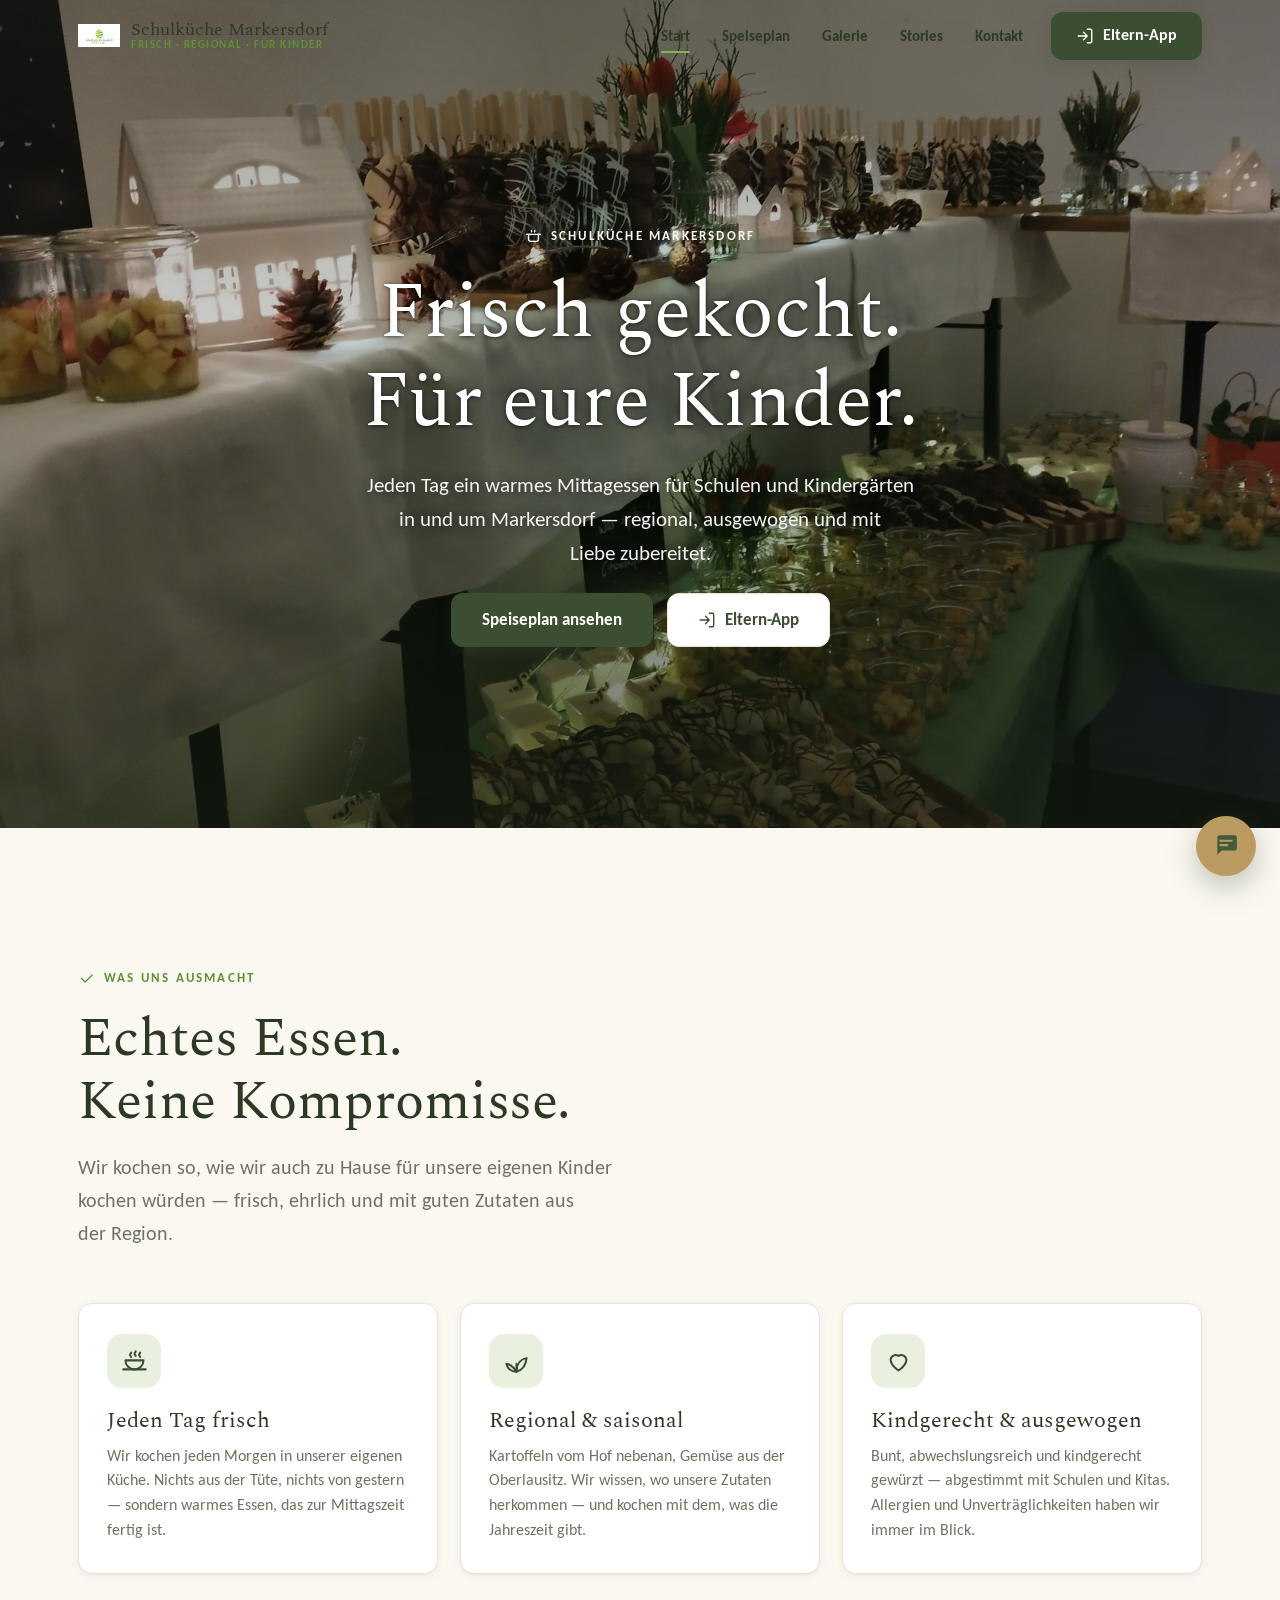
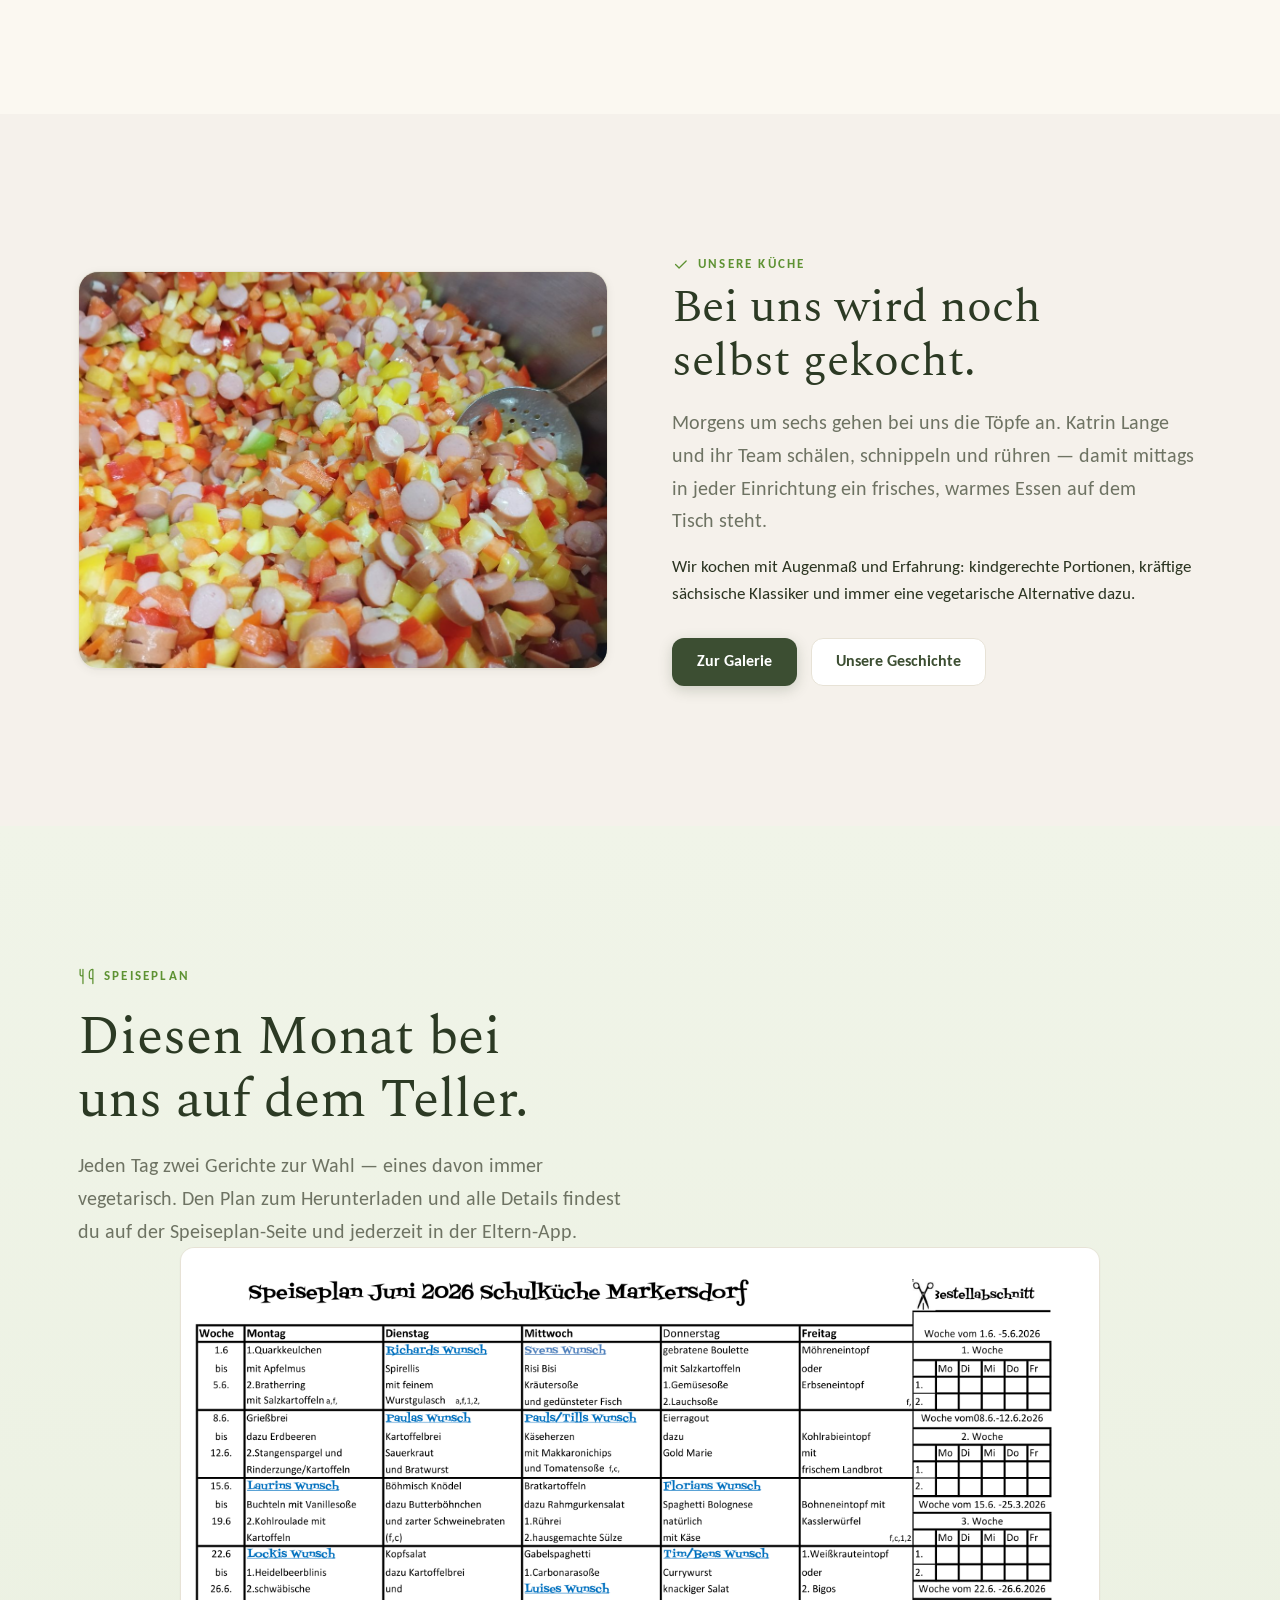
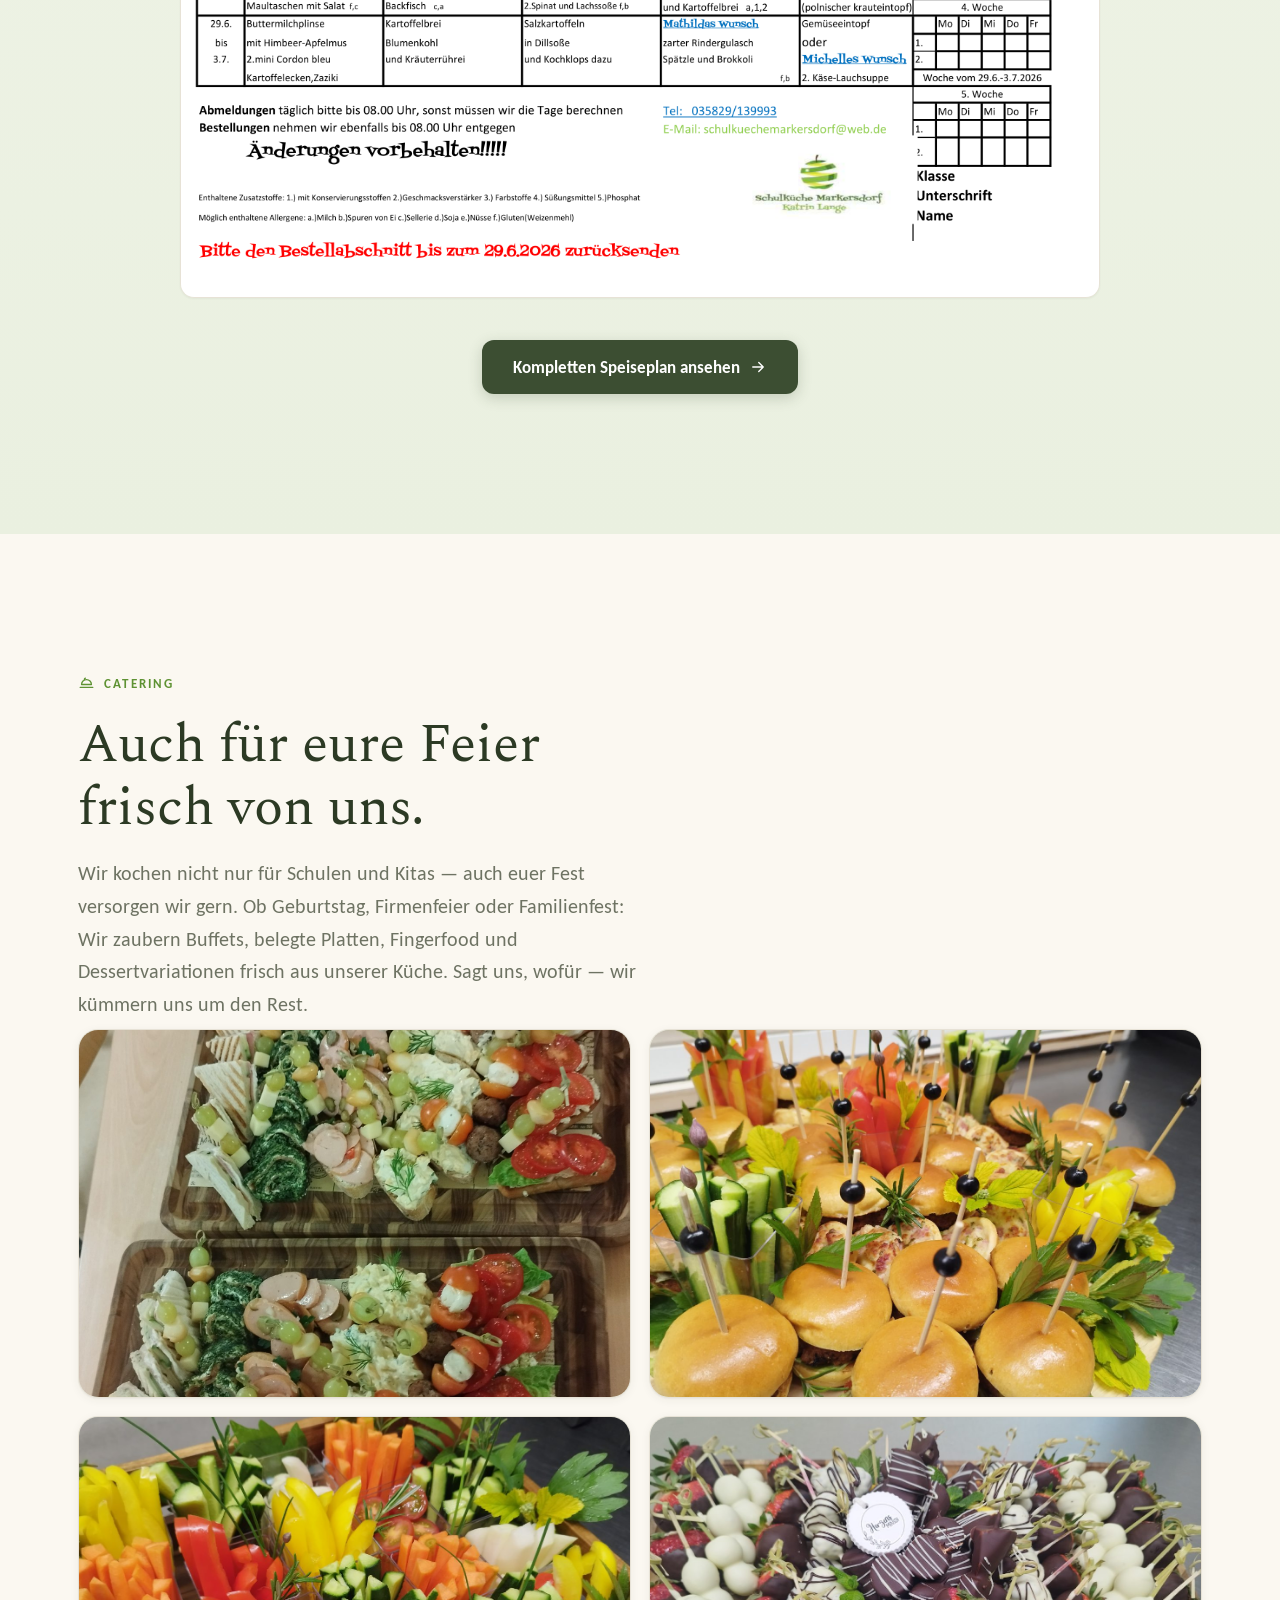
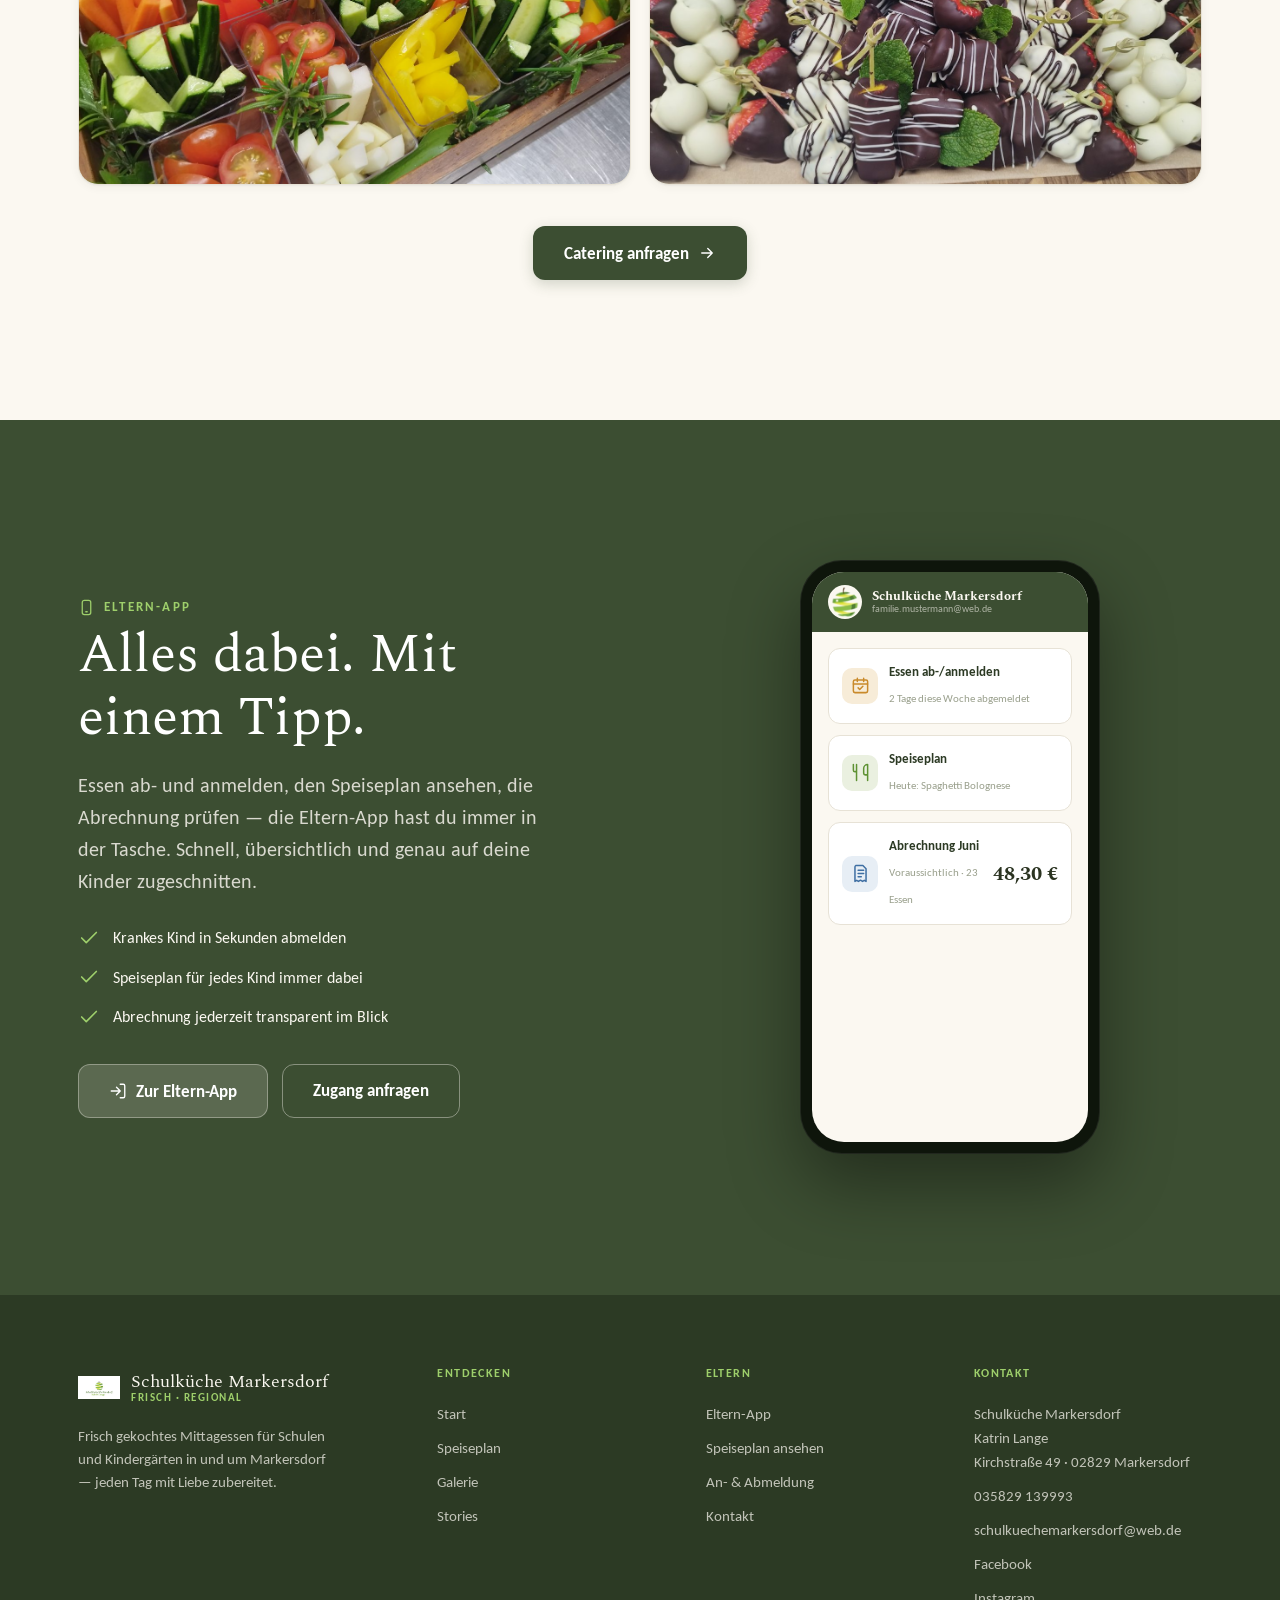
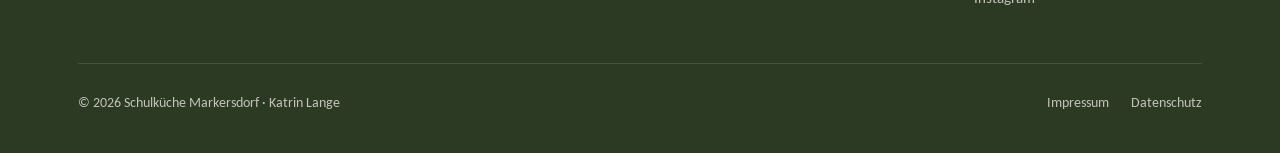
==== index.html @ 7c49a868 "Eltern-App-Links auf neue Domain umstellen Die alte Subdomain eltern.schulküchemarkersdorf.de existi" ====
<!DOCTYPE html>
<html lang="de">
<head>
<meta charset="UTF-8" />
<meta name="viewport" content="width=device-width, initial-scale=1, viewport-fit=cover" />
<title>Schulküche Markersdorf · Frisch gekocht für eure Kinder</title>
<meta name="description" content="Frisch gekochtes Mittagessen für Schulen und Kindergärten in und um Markersdorf — regional, kindgerecht, jeden Tag mit Liebe zubereitet." />
<link rel="preconnect" href="https://fonts.googleapis.com" />
<link rel="preconnect" href="https://fonts.gstatic.com" crossorigin />
<link href="https://fonts.googleapis.com/css2?family=Carlito:ital,wght@0,400;0,700;1,400&family=Fontdiner+Swanky&family=Spectral:wght@500;600;700;800&display=swap" rel="stylesheet" />
<link rel="stylesheet" href="site.css" />

<link rel="icon" type="image/svg+xml" href="data:image/svg+xml,%3Csvg xmlns=%27http://www.w3.org/2000/svg%27 viewBox=%270 0 32 32%27%3E%3Ccircle cx=%2716%27 cy=%2716%27 r=%2715%27 fill=%27%2344583a%27/%3E%3Ctext x=%2716%27 y=%2722%27 font-family=%27Georgia,serif%27 font-size=%2718%27 font-weight=%27700%27 font-style=%27italic%27 text-anchor=%27middle%27 fill=%27%23bc9b62%27%3ES%3C/text%3E%3C/svg%3E" />
<link rel="stylesheet" href="assets/chatbot.css" />
</head>
<body class="has-hero" data-page="start">

<!-- ============================================================
     HERO · gepinnte Canvas-Bühne (Apple-Mac-Studio-Mechanik)
     ============================================================ -->
<section class="hero hero-static">
  <div class="hero-media" aria-hidden="true">
    <img src="assets/bilder/hero-startseite.jpg" alt="" fetchpriority="high" onerror="this.remove();" />
  </div>
  <div class="hero-content">
    <span class="eyebrow"><svg viewBox="0 0 24 24" fill="none" stroke="currentColor" stroke-width="1.8" stroke-linecap="round" stroke-linejoin="round"><path d="M3 9h18"/><path d="M5 9v7a3 3 0 0 0 3 3h8a3 3 0 0 0 3-3V9"/><path d="M2 9h2M20 9h2"/><path d="M9 5.5c.7-.7.5-1.5 0-2.2M13.5 5.5c.7-.7.5-1.5 0-2.2"/></svg> Schulküche Markersdorf</span>
    <h1>Frisch gekocht.<br />Für eure Kinder.</h1>
    <p class="lead">Jeden Tag ein warmes Mittagessen für Schulen und Kindergärten in und um Markersdorf — regional, ausgewogen und mit Liebe zubereitet.</p>
    <div class="hero-actions">
      <a class="btn btn-primary btn-lg" href="speisekarte.html">Speiseplan ansehen</a>
      <a class="btn btn-ghost btn-lg" href="https://eltern-app.xn--schulkchemarkersdorf-uec.de/"><svg viewBox="0 0 24 24" fill="none" stroke="currentColor" stroke-width="1.8" stroke-linecap="round" stroke-linejoin="round"><path d="M15 3h4a2 2 0 0 1 2 2v14a2 2 0 0 1-2 2h-4"/><path d="M10 17l5-5-5-5M15 12H3"/></svg> Eltern-App</a>
    </div>
  </div>
</section>

<!-- ============================================================
     BÜHNE · Was uns ausmacht
     ============================================================ -->
<section class="section cream">
  <div class="wrap">
    <div class="section-head reveal">
      <span class="eyebrow"><svg viewBox="0 0 24 24" fill="none" stroke="currentColor" stroke-width="1.8" stroke-linecap="round" stroke-linejoin="round"><path d="M5 12l5 5L20 7"/></svg> Was uns ausmacht</span>
      <h2>Echtes Essen. Keine Kompromisse.</h2>
      <p class="lead">Wir kochen so, wie wir auch zu Hause für unsere eigenen Kinder kochen würden — frisch, ehrlich und mit guten Zutaten aus der Region.</p>
    </div>

    <div class="features">
      <div class="feature reveal d1">
        <span class="f-ico"><svg viewBox="0 0 24 24" fill="none" stroke="currentColor" stroke-width="1.8" stroke-linecap="round" stroke-linejoin="round"><path d="M4 11h16a0 0 0 0 1 0 0 8 8 0 0 1-8 8H12a8 8 0 0 1-8-8Z"/><path d="M2 19h20"/><path d="M9 4c0 1-1 1-1 2s1 1 1 2M13 3c0 1-1 1-1 2s1 1 1 2M17 4c0 1-1 1-1 2s1 1 1 2"/></svg></span>
        <h3>Jeden Tag frisch</h3>
        <p>Wir kochen jeden Morgen in unserer eigenen Küche. Nichts aus der Tüte, nichts von gestern — sondern warmes Essen, das zur Mittagszeit fertig ist.</p>
      </div>
      <div class="feature reveal d2">
        <span class="f-ico"><svg viewBox="0 0 24 24" fill="none" stroke="currentColor" stroke-width="1.8" stroke-linecap="round" stroke-linejoin="round"><path d="M12 21c0-6 3-11 9-12-1 7-4 11-9 12Z"/><path d="M12 21C9 16 5 14 3 14c1 4 4 7 9 7Z"/><path d="M12 21v-7"/></svg></span>
        <h3>Regional &amp; saisonal</h3>
        <p>Kartoffeln vom Hof nebenan, Gemüse aus der Oberlausitz. Wir wissen, wo unsere Zutaten herkommen — und kochen mit dem, was die Jahreszeit gibt.</p>
      </div>
      <div class="feature reveal d3">
        <span class="f-ico"><svg viewBox="0 0 24 24" fill="none" stroke="currentColor" stroke-width="1.8" stroke-linecap="round" stroke-linejoin="round"><path d="M12 20s-7-4.4-7-9.5A4.5 4.5 0 0 1 12 7a4.5 4.5 0 0 1 7 3.5C19 15.6 12 20 12 20Z"/></svg></span>
        <h3>Kindgerecht &amp; ausgewogen</h3>
        <p>Bunt, abwechslungsreich und kindgerecht gewürzt — abgestimmt mit Schulen und Kitas. Allergien und Unverträglichkeiten haben wir immer im Blick.</p>
      </div>
    </div>
  </div>
</section>

<!-- ============================================================
     BÜHNE · Kücheneinblick (großes Foto)
     ============================================================ -->
<section class="section beige">
  <div class="wrap">
    <div class="split">
      <div class="split-media reveal">
        <div class="photo ratio-4-3">
          <img src="assets/bilder/story-02.jpg" alt="In unserer Küche wird frisch gekocht — bunter Gemüseeintopf im großen Topf" loading="lazy" />
        </div>
      </div>
      <div class="split-copy reveal d1">
        <span class="eyebrow"><svg viewBox="0 0 24 24" fill="none" stroke="currentColor" stroke-width="1.8" stroke-linecap="round" stroke-linejoin="round"><path d="M5 12l5 5L20 7"/></svg> Unsere Küche</span>
        <h2>Bei uns wird noch selbst gekocht.</h2>
        <p class="lead">Morgens um sechs gehen bei uns die Töpfe an. Katrin Lange und ihr Team schälen, schnippeln und rühren — damit mittags in jeder Einrichtung ein frisches, warmes Essen auf dem Tisch steht.</p>
        <p>Wir kochen mit Augenmaß und Erfahrung: kindgerechte Portionen, kräftige sächsische Klassiker und immer eine vegetarische Alternative dazu.</p>
        <div class="split-actions">
          <a class="btn btn-primary" href="galerie.html">Zur Galerie</a>
          <a class="btn btn-ghost" href="stories.html">Unsere Geschichte</a>
        </div>
      </div>
    </div>
  </div>
</section>

<!-- ============================================================
     BÜHNE · Speiseplan-Teaser
     ============================================================ -->
<section class="section sage">
  <div class="wrap">
    <div class="section-head reveal">
      <span class="eyebrow"><svg viewBox="0 0 24 24" fill="none" stroke="currentColor" stroke-width="1.8" stroke-linecap="round" stroke-linejoin="round"><path d="M3 2v7c0 1.1.9 2 2 2a2 2 0 0 0 2-2V2M7 2v20M21 15V2a5 5 0 0 0-5 5v6c0 1.1.9 2 2 2h3Zm0 0v7"/></svg> Speiseplan</span>
      <h2>Diesen Monat bei uns auf dem Teller.</h2>
      <p class="lead">Jeden Tag zwei Gerichte zur Wahl — eines davon immer vegetarisch. Den Plan zum Herunterladen und alle Details findest du auf der Speiseplan-Seite und jederzeit in der Eltern-App.</p>
    </div>

    <div class="photo reveal" style="border-radius:var(--r);overflow:hidden;box-shadow:var(--shadow-sm);border:1px solid var(--line);max-width:920px;margin:0 auto">
      <img src="assets/bilder/speiseplan-juni-2026.png" alt="Speiseplan Juni 2026 der Schulküche Markersdorf" loading="lazy" style="width:100%;display:block" />
    </div>

    <div class="reveal d2" style="margin-top:42px;display:flex;justify-content:center">
      <a class="btn btn-primary btn-lg" href="speisekarte.html">Kompletten Speiseplan ansehen<svg viewBox="0 0 24 24" fill="none" stroke="currentColor" stroke-width="1.8" stroke-linecap="round" stroke-linejoin="round"><path d="M5 12h14M13 6l6 6-6 6"/></svg></a>
    </div>
  </div>
</section>

<!-- ============================================================
     BÜHNE · Catering
     ============================================================ -->
<section class="section cream">
  <div class="wrap">
    <div class="section-head reveal">
      <span class="eyebrow"><svg viewBox="0 0 24 24" fill="none" stroke="currentColor" stroke-width="1.8" stroke-linecap="round" stroke-linejoin="round"><path d="M5 12h14M5 12a7 7 0 0 1 14 0M3 16h18"/><path d="M9 5c0-1 .5-2 1.5-2"/></svg> Catering</span>
      <h2>Auch für eure Feier frisch von uns.</h2>
      <p class="lead">Wir kochen nicht nur für Schulen und Kitas — auch euer Fest versorgen wir gern. Ob Geburtstag, Firmenfeier oder Familienfest: Wir zaubern Buffets, belegte Platten, Fingerfood und Dessertvariationen frisch aus unserer Küche. Sagt uns, wofür — wir kümmern uns um den Rest.</p>
    </div>

    <div class="gallery" style="margin-top:8px">
      <div class="photo ratio-3-2 g-half reveal">
        <img src="assets/bilder/catering-01.jpg" alt="Reichhaltiges Buffet mit belegten Platten" loading="lazy" />
      </div>
      <div class="photo ratio-3-2 g-half reveal d1">
        <img src="assets/bilder/catering-04.jpg" alt="Liebevoll dekorierte Fingerfood-Platte" loading="lazy" />
      </div>
      <div class="photo ratio-3-2 g-half reveal d1">
        <img src="assets/bilder/catering-03.jpg" alt="Bunte Gemüse-Sticks frisch portioniert" loading="lazy" />
      </div>
      <div class="photo ratio-3-2 g-half reveal d2">
        <img src="assets/bilder/catering-02.jpg" alt="Süße Erdbeeren in Schokolade" loading="lazy" />
      </div>
    </div>

    <div class="reveal d2" style="margin-top:42px;display:flex;justify-content:center">
      <a class="btn btn-primary btn-lg" href="kontakt.html">Catering anfragen<svg viewBox="0 0 24 24" fill="none" stroke="currentColor" stroke-width="1.8" stroke-linecap="round" stroke-linejoin="round"><path d="M5 12h14M13 6l6 6-6 6"/></svg></a>
    </div>
  </div>
</section>

<!-- ============================================================
     BÜHNE · Eltern-App-CTA (Übergang zur App)
     ============================================================ -->
<section class="section forest appcta">
  <div class="wrap">
    <div class="appcta-copy reveal">
      <span class="eyebrow" style="color:var(--apple-lt)"><svg viewBox="0 0 24 24" fill="none" stroke="currentColor" stroke-width="1.8" stroke-linecap="round" stroke-linejoin="round"><rect x="6" y="2" width="12" height="20" rx="3"/><path d="M11 18h2"/></svg> Eltern-App</span>
      <h2>Alles dabei. Mit einem Tipp.</h2>
      <p>Essen ab- und anmelden, den Speiseplan ansehen, die Abrechnung prüfen — die Eltern-App hast du immer in der Tasche. Schnell, übersichtlich und genau auf deine Kinder zugeschnitten.</p>
      <ul class="applist">
        <li><svg viewBox="0 0 24 24" fill="none" stroke="currentColor" stroke-width="1.8" stroke-linecap="round" stroke-linejoin="round"><path d="M20 6 9 17l-5-5"/></svg> Krankes Kind in Sekunden abmelden</li>
        <li><svg viewBox="0 0 24 24" fill="none" stroke="currentColor" stroke-width="1.8" stroke-linecap="round" stroke-linejoin="round"><path d="M20 6 9 17l-5-5"/></svg> Speiseplan für jedes Kind immer dabei</li>
        <li><svg viewBox="0 0 24 24" fill="none" stroke="currentColor" stroke-width="1.8" stroke-linecap="round" stroke-linejoin="round"><path d="M20 6 9 17l-5-5"/></svg> Abrechnung jederzeit transparent im Blick</li>
      </ul>
      <div class="cta-actions">
        <a class="btn btn-light btn-lg" href="https://eltern-app.xn--schulkchemarkersdorf-uec.de/"><svg viewBox="0 0 24 24" fill="none" stroke="currentColor" stroke-width="1.8" stroke-linecap="round" stroke-linejoin="round"><path d="M15 3h4a2 2 0 0 1 2 2v14a2 2 0 0 1-2 2h-4"/><path d="M10 17l5-5-5-5M15 12H3"/></svg> Zur Eltern-App</a>
        <a class="btn btn-ghost btn-lg" href="kontakt.html" style="background:transparent;color:#fff;border-color:rgba(251,248,241,.4)">Zugang anfragen</a>
      </div>
    </div>

    <!-- App-Mockup -->
    <div class="phone reveal d2" aria-hidden="true">
      <div class="phone-screen">
        <div class="phone-top">
          <span class="pa"><img src="assets/apple-centered.png" alt=""></span>
          <span class="pt"><b>Schulküche Markersdorf</b><span>familie.mustermann@web.de</span></span>
        </div>
        <div class="phone-body">
          <div class="p-tile">
            <span class="pi ic-amber" style="background:var(--amber-bg);color:var(--amber)"><svg viewBox="0 0 24 24" fill="none" stroke="currentColor" stroke-width="1.9" stroke-linecap="round" stroke-linejoin="round"><rect x="3" y="5" width="18" height="16" rx="2"/><path d="M3 10h18M8 3v4M16 3v4M9 15l2 2 4-4"/></svg></span>
            <span class="pl"><b>Essen ab-/anmelden</b><span>2 Tage diese Woche abgemeldet</span></span>
          </div>
          <div class="p-tile">
            <span class="pi" style="background:var(--sage);color:var(--apple-dk)"><svg viewBox="0 0 24 24" fill="none" stroke="currentColor" stroke-width="1.9" stroke-linecap="round" stroke-linejoin="round"><path d="M3 2v7c0 1.1.9 2 2 2a2 2 0 0 0 2-2V2M7 2v20M21 15V2a5 5 0 0 0-5 5v6c0 1.1.9 2 2 2h3Zm0 0v7"/></svg></span>
            <span class="pl"><b>Speiseplan</b><span>Heute: Spaghetti Bolognese</span></span>
          </div>
          <div class="p-tile">
            <span class="pi" style="background:var(--blue-bg);color:var(--blue)"><svg viewBox="0 0 24 24" fill="none" stroke="currentColor" stroke-width="1.9" stroke-linecap="round" stroke-linejoin="round"><path d="M6 2h9l4 4v16l-2.2-1.4L14.6 22l-2.6-1.6L9.4 22l-2.2-1.4L5 22V4a2 2 0 0 1 1-2z"/><path d="M9 8h7M9 12h7M9 16h4"/></svg></span>
            <span class="pl"><b>Abrechnung Juni</b><span>Voraussichtlich · 23 Essen</span></span>
            <span class="p-num">48,30 €</span>
          </div>
        </div>
      </div>
    </div>
  </div>
</section>

<script src="site.js"></script>
<script>
  window.SK_CHAT_CONFIG = {
    workerUrl: "https://schulkueche-chatbot.sven-lng19.workers.dev",
    datenschutzUrl: "datenschutz.html"
  };
</script>
<script defer src="assets/chatbot.js"></script>
</body>
</html>
---- site.css ----
/* ============================================================
   Schulküche Markersdorf · Öffentliche Website
   Gemeinsames CSS — warmes Premium-Design, verschmolzen mit der
   Eltern-App (Design-Tokens 1:1 aus app.css übernommen).
   ============================================================ */

/* ---------- Design-Tokens (identisch zur Eltern-App) ---------- */
:root{
  --forest:#3C4E32; --forest-dk:#2C3A24; --forest-700:#34432B;
  --apple:#7FB84A; --apple-dk:#5E9233; --apple-lt:#9ECF6B;
  --beige:#F5F1EB; --beige-dk:#ECE6DA; --cream:#FBF8F1;
  --card:#FFFFFF; --sage:#EAF0E0; --sage-2:#F0F4E8;
  --ink:#2A3320; --muted:#6E7363; --muted-lt:#9AA08D;
  --line:#E7E2D6; --line-2:#EFEBE0;
  --red:#C0492F; --red-bg:#F8E9E4;
  --blue:#3F6FA3; --blue-bg:#E7EEF5;
  --amber:#C98A2B; --amber-bg:#F7ECD8;
  --teal:#3E927E; --teal-bg:#E0F0EB;
  --serif:"Spectral",Georgia,serif;
  --display:"Fontdiner Swanky","Spectral",Georgia,cursive;
  --sans:"Calibri","Carlito",-apple-system,system-ui,sans-serif;
  --shadow-sm:0 1px 2px rgba(44,58,36,.05);
  --shadow:0 2px 10px rgba(44,58,36,.06),0 1px 2px rgba(44,58,36,.04);
  --shadow-lg:0 18px 50px rgba(44,58,36,.14);
  --r:14px; --r-sm:10px; --r-lg:20px; --r-btn:12px;
  --header-h:72px;
  --maxw:1180px;
  --ease:cubic-bezier(.22,.61,.36,1);
}

/* ---------- Reset ---------- */
*{box-sizing:border-box;-webkit-tap-highlight-color:transparent}
html{-webkit-text-size-adjust:100%;scroll-behavior:smooth}
html,body{margin:0;padding:0}
body{
  background:var(--beige-dk); color:var(--ink);
  font-family:var(--sans); font-size:17px; line-height:1.6;
  -webkit-font-smoothing:antialiased; text-rendering:optimizeLegibility;
  overflow-x:hidden;
}
a{color:inherit;text-decoration:none}
button{font-family:inherit;cursor:pointer;border:none;background:none}
img{max-width:100%;display:block}
::selection{background:var(--apple);color:#fff}
h1,h2,h3,h4{font-family:var(--display);font-weight:400;color:var(--forest-dk);
  letter-spacing:0;line-height:1.16;margin:0;text-wrap:balance}
p{margin:0;text-wrap:pretty}

/* ---------- Layout helpers ---------- */
.wrap{max-width:var(--maxw);margin:0 auto;padding:0 28px;width:100%}
.wrap-narrow{max-width:780px}
.eyebrow{display:inline-flex;align-items:center;gap:9px;
  font-size:13px;font-weight:800;letter-spacing:2.2px;text-transform:uppercase;
  color:var(--apple-dk)}
.eyebrow svg{width:17px;height:17px;stroke:currentColor;fill:none}
.lead{font-size:clamp(1.05rem,1.6vw,1.3rem);color:var(--muted);line-height:1.6;max-width:60ch}

/* ---------- Buttons (1:1 aus der App) ---------- */
.btn{display:inline-flex;align-items:center;justify-content:center;gap:9px;height:48px;padding:0 24px;
  border-radius:var(--r-btn);font-family:var(--sans);font-weight:700;font-size:15.5px;
  transition:.18s var(--ease);white-space:nowrap;border:1.5px solid transparent}
.btn svg{width:18px;height:18px;stroke:currentColor;fill:none}
.btn-primary{background:var(--forest);color:#fff;box-shadow:0 4px 14px rgba(60,78,50,.22)}
.btn-primary:hover{background:var(--forest-700);box-shadow:0 8px 22px rgba(60,78,50,.32);transform:translateY(-1px)}
.btn-ghost{background:#fff;color:var(--forest);border-color:var(--line)}
.btn-ghost:hover{border-color:var(--apple);background:var(--sage-2)}
.btn-light{background:rgba(251,248,241,.16);color:#fff;border-color:rgba(251,248,241,.34);backdrop-filter:blur(4px)}
.btn-light:hover{background:rgba(251,248,241,.26)}
.btn-lg{height:54px;padding:0 30px;font-size:16.5px}
.btn-block{width:100%}

/* ============================================================
   HEADER · Orientierungsleiste (von site.js gebaut)
   ============================================================ */
.site-header{position:fixed;top:0;left:0;right:0;z-index:60;height:var(--header-h);
  display:flex;align-items:center;
  transition:background .3s var(--ease),box-shadow .3s var(--ease),border-color .3s var(--ease);
  background:rgba(251,248,241,0);border-bottom:1px solid transparent}
.site-header .wrap{display:flex;align-items:center;gap:18px}
/* solide Leiste sobald gescrollt — oder per Default auf inhaltsseiten */
.site-header.solid,body:not(.has-hero) .site-header{
  background:rgba(251,248,241,.86);
  -webkit-backdrop-filter:saturate(180%) blur(14px);backdrop-filter:saturate(180%) blur(14px);
  border-bottom-color:var(--line)}
/* auf der Startseite: Leiste startet hell auf dunklem Hero */
body.has-hero .site-header:not(.solid) .brand-name,
body.has-hero .site-header:not(.solid) .nav-link{color:var(--forest-dk)}

.brand{display:flex;align-items:center;gap:11px;flex-shrink:0}
.brand-mark{width:42px;height:42px;flex-shrink:0;display:flex;align-items:center;justify-content:center}
.brand-mark img{width:42px;height:42px;object-fit:contain}
.brand-name{display:flex;flex-direction:column;line-height:1.1}
.brand-name b{font-family:var(--display);font-weight:400;font-size:18px;color:var(--forest-dk);letter-spacing:0}
.brand-name span{font-size:11px;font-weight:700;letter-spacing:1.5px;text-transform:uppercase;color:var(--apple-dk)}

.nav{display:flex;align-items:center;gap:4px;margin-left:auto}
.nav-link{position:relative;font-size:15px;font-weight:600;color:var(--forest-dk);
  padding:9px 14px;border-radius:10px;transition:.15s}
.nav-link:hover{background:var(--sage-2);color:var(--forest)}
.nav-link.active{color:var(--forest)}
.nav-link.active::after{content:"";position:absolute;left:14px;right:14px;bottom:4px;height:2px;
  background:var(--apple);border-radius:2px}
.nav-cta{margin-left:10px}

/* Burger + Mobile-Overlay */
.burger{display:none;width:44px;height:44px;border-radius:11px;align-items:center;justify-content:center;
  color:var(--forest-dk);margin-left:auto;flex-shrink:0}
.burger:hover{background:var(--sage-2)}
.burger svg{width:26px;height:26px;stroke:currentColor;fill:none}
.mobile-menu{position:fixed;inset:0;z-index:70;background:var(--cream);
  display:flex;flex-direction:column;padding:calc(var(--header-h) + 12px) 28px 40px;
  transform:translateY(-100%);transition:transform .34s var(--ease);visibility:hidden;overflow-y:auto}
.mobile-menu.open{transform:translateY(0);visibility:visible}
.mobile-menu .mm-close{position:absolute;top:18px;right:22px;width:44px;height:44px;border-radius:11px;
  display:flex;align-items:center;justify-content:center;color:var(--forest-dk)}
.mobile-menu .mm-close:hover{background:var(--sage-2)}
.mobile-menu .mm-close svg{width:26px;height:26px;stroke:currentColor;fill:none}
.mobile-menu a.mm-link{font-family:var(--serif);font-size:30px;font-weight:700;color:var(--forest-dk);
  padding:15px 0;border-bottom:1px solid var(--line-2)}
.mobile-menu a.mm-link.active{color:var(--apple-dk)}
.mobile-menu .mm-cta{margin-top:26px}

/* ============================================================
   HERO · gepinnte Canvas-Bühne (nur Startseite)
   ============================================================ */
.hero{position:relative;height:340vh;background:
  radial-gradient(120% 80% at 50% 18%, var(--cream) 0%, var(--beige) 52%, var(--beige-dk) 100%)}
.hero-pin{position:sticky;top:0;height:100vh;overflow:hidden;
  display:flex;align-items:center;justify-content:center}
.hero-canvas{position:absolute;inset:0;width:100%;height:100%;display:block}
/* statischer Fallback (noscript / kein canvas) */
.hero-fallback{position:absolute;inset:0;z-index:1;display:flex;align-items:center;justify-content:center}
.hero-fallback img{width:min(42vw,400px);height:auto}

/* Intro: Headline oben */
.hero-top{position:absolute;z-index:2;left:0;right:0;top:calc(var(--header-h) + 5vh);
  text-align:center;padding:0 24px;pointer-events:none;will-change:opacity,transform}
.hero-top .eyebrow{margin-bottom:18px}
.hero-top h1{font-size:clamp(2.4rem,6vw,5rem);color:var(--forest-dk);
  text-shadow:0 2px 26px var(--cream),0 1px 3px var(--cream)}
/* Intro: Lead + CTA unten */
.hero-bottom{position:absolute;z-index:2;left:0;right:0;bottom:9vh;padding:0 24px;
  display:flex;flex-direction:column;align-items:center;gap:24px;will-change:opacity,transform}
.hero-bottom .lead{margin:0;text-align:center;font-size:clamp(1.05rem,1.7vw,1.32rem);
  color:var(--forest-700);max-width:52ch;text-shadow:0 2px 22px var(--cream),0 1px 2px var(--cream)}
.hero-bottom .hero-actions{display:flex;gap:14px;justify-content:center;flex-wrap:wrap;pointer-events:auto}
/* zweite Bühne im Hero (Claim) */
.hero-stage2{position:absolute;z-index:2;left:0;right:0;top:34%;text-align:center;padding:0 24px;
  pointer-events:none;opacity:0;will-change:opacity,transform}
.hero-stage2 h2{font-size:clamp(2rem,5vw,4rem);color:var(--forest-dk);max-width:18ch;margin:0 auto;
  text-shadow:0 2px 26px var(--cream),0 1px 3px var(--cream)}
.hero-stage2 p{margin:18px auto 0;color:var(--forest-700);font-size:clamp(1.05rem,1.6vw,1.3rem);max-width:48ch}

/* ============================================================
   HERO · statisch (ohne Scroll-Animation)
   ============================================================ */
.hero.hero-static{height:auto;min-height:92vh;display:flex;align-items:center;justify-content:center;
  background:var(--forest-dk);overflow:hidden;padding:calc(var(--header-h) + 6vh) 24px 9vh}
.hero-static .hero-media{position:absolute;inset:0;z-index:0}
.hero-static .hero-media img{width:100%;height:100%;object-fit:cover}
.hero-static::after{content:"";position:absolute;inset:0;z-index:1;
  background:linear-gradient(180deg,rgba(20,30,16,.42) 0%,rgba(20,30,16,.22) 42%,rgba(20,30,16,.66) 100%)}
.hero-static .hero-content{position:relative;z-index:2;text-align:center;
  display:flex;flex-direction:column;align-items:center;gap:22px}
.hero-static .eyebrow{color:var(--cream)}
.hero-static h1{font-size:clamp(2.4rem,6vw,5rem);color:#fff;margin:0;
  text-shadow:0 2px 30px rgba(0,0,0,.5),0 1px 4px rgba(0,0,0,.6)}
.hero-static .lead{margin:0;font-size:clamp(1.05rem,1.7vw,1.32rem);color:rgba(255,255,255,.94);
  max-width:52ch;text-shadow:0 1px 12px rgba(0,0,0,.55)}
.hero-static .hero-actions{display:flex;gap:14px;justify-content:center;flex-wrap:wrap}

.scroll-cue{position:absolute;bottom:30px;left:50%;transform:translateX(-50%);z-index:3;
  display:flex;flex-direction:column;align-items:center;gap:8px;color:var(--muted);
  font-size:12px;font-weight:700;letter-spacing:1.5px;text-transform:uppercase;
  transition:opacity .3s}
.scroll-cue svg{width:22px;height:22px;stroke:currentColor;fill:none;animation:bob 1.8s var(--ease) infinite}
@keyframes bob{0%,100%{transform:translateY(0)}50%{transform:translateY(6px)}}

/* ============================================================
   STAGES · Reveal-Sektionen
   ============================================================ */
.section{position:relative;padding:clamp(72px,11vw,140px) 0}
.section.cream{background:var(--cream)}
.section.beige{background:var(--beige)}
.section.sage{background:linear-gradient(180deg,var(--sage-2),var(--sage))}
.section.forest{background:var(--forest);color:var(--cream)}
.section.forest h1,.section.forest h2,.section.forest h3{color:#fff}
.section-head{max-width:62ch}
.section-head .eyebrow{margin-bottom:18px}
.section-head h2{font-size:clamp(2rem,4.4vw,3.4rem)}
.section-head p{margin-top:18px}

/* Reveal-Animation — Default sichtbar; .in spielt die Einblendung.
   Ruhezustand von .in ist statisch sichtbar (opacity:1), die Animation
   spielt nur den \u00dcbergang \u2192 Inhalt kann nie \u201eh\u00e4ngenbleiben\". */
.reveal{will-change:opacity,transform}
html.js-on .reveal{opacity:0}
html.js-on .reveal.in{opacity:1;transform:none;animation:revealIn .8s var(--ease) both}
.reveal.in.d1{animation-delay:.08s}.reveal.in.d2{animation-delay:.16s}
.reveal.in.d3{animation-delay:.24s}.reveal.in.d4{animation-delay:.32s}
@keyframes revealIn{from{opacity:0;transform:translateY(32px)}to{opacity:1;transform:none}}
@media(prefers-reduced-motion:reduce){
  html.js-on .reveal{opacity:1}
  html.js-on .reveal.in{animation:none}
  html{scroll-behavior:auto}
}

/* ---------- Feature-Grid (Linien-Icons) ---------- */
.features{display:grid;grid-template-columns:repeat(3,1fr);gap:22px;margin-top:54px}
.feature{background:var(--card);border:1px solid var(--line);border-radius:var(--r);
  padding:30px 28px;box-shadow:var(--shadow);transition:.2s var(--ease)}
.feature:hover{box-shadow:var(--shadow-lg);transform:translateY(-3px);border-color:var(--line-2)}
.feature .f-ico{width:54px;height:54px;border-radius:15px;background:var(--sage);color:var(--forest);
  display:flex;align-items:center;justify-content:center;margin-bottom:20px}
.feature .f-ico svg{width:27px;height:27px;stroke:currentColor;fill:none}
.feature h3{font-size:22px;margin-bottom:10px}
.feature p{color:var(--muted);font-size:15.5px;line-height:1.6}

/* ---------- Split (Text + großes Foto) ---------- */
.split{display:grid;grid-template-columns:1fr 1fr;gap:clamp(36px,5vw,76px);align-items:center}
.split.flip .split-media{order:-1}
.split-copy h2{font-size:clamp(1.9rem,3.6vw,3rem);margin-bottom:18px}
.split-copy p+p{margin-top:16px}
.split-copy .lead{color:var(--muted)}
.split-actions{margin-top:30px;display:flex;gap:14px;flex-wrap:wrap}

/* ---------- Foto-Slots / Platzhalter (in-Brand) ---------- */
.photo{position:relative;border-radius:var(--r-lg);overflow:hidden;background:var(--sage);
  border:1px solid var(--line);box-shadow:var(--shadow)}
.photo img{width:100%;height:100%;object-fit:cover;display:block}
.photo.ph{display:flex;align-items:center;justify-content:center;
  background:repeating-linear-gradient(135deg,var(--sage) 0,var(--sage) 22px,var(--sage-2) 22px,var(--sage-2) 44px)}
.photo .ph-inner{display:flex;flex-direction:column;align-items:center;gap:12px;text-align:center;
  color:var(--apple-dk);padding:24px}
.photo .ph-inner svg{width:42px;height:42px;stroke:currentColor;fill:none;opacity:.9}
.photo .ph-inner b{font-family:var(--serif);font-size:18px;color:var(--forest);font-weight:600}
.photo .ph-inner span{font-size:12.5px;font-weight:700;letter-spacing:.4px;color:var(--muted);
  font-family:var(--sans);text-transform:none}
.ratio-4-3{aspect-ratio:4/3}
.ratio-3-2{aspect-ratio:3/2}
.ratio-1-1{aspect-ratio:1/1}
.ratio-4-5{aspect-ratio:4/5}
.ratio-16-9{aspect-ratio:16/9}

/* ---------- Galerie-Grid ---------- */
.gallery{display:grid;grid-template-columns:repeat(12,1fr);gap:18px;grid-auto-flow:dense}
.gallery .photo{margin:0}
.g-wide{grid-column:span 8}.g-half{grid-column:span 6}
.g-third{grid-column:span 4}.g-full{grid-column:span 12}
.g-tall{grid-row:span 2}

/* ---------- Speiseplan-Teaser (App-Tagkarten) ---------- */
.menu-grid{display:grid;grid-template-columns:repeat(5,1fr);gap:16px;margin-top:48px}
.menu-day{background:#fff;border:1px solid var(--line);border-radius:var(--r);box-shadow:var(--shadow-sm);
  padding:22px 20px;display:flex;flex-direction:column}
.menu-day .dh{display:flex;align-items:center;justify-content:space-between;margin-bottom:16px}
.menu-day .dh b{font-family:var(--serif);font-size:18px;color:var(--forest-dk)}
.menu-day .dh .date{font-size:12.5px;color:var(--muted-lt);font-weight:700}
.meal{padding:13px 0;border-top:1px dashed var(--line)}
.meal:first-of-type{border-top:none;padding-top:0}
.meal-tag{display:inline-block;font-size:10.5px;font-weight:800;letter-spacing:1px;text-transform:uppercase;
  color:var(--apple-dk);background:var(--sage);padding:3px 9px;border-radius:6px;margin-bottom:7px}
.meal-tag.t2{color:var(--teal);background:var(--teal-bg)}
.meal-name{font-weight:700;font-size:15.5px;color:var(--ink);line-height:1.35}
.meal-desc{color:var(--muted);font-size:13.5px;margin-top:3px;line-height:1.45}
.allergens{display:flex;flex-wrap:wrap;gap:6px;margin-top:10px}
.alg{font-size:11px;font-weight:700;color:var(--muted);background:var(--beige);border:1px solid var(--line);
  padding:2px 8px;border-radius:999px}

/* week list (Speiseplan-Seite) */
.week-block{margin-top:40px}
.week-label{display:flex;align-items:center;gap:14px;margin-bottom:18px}
.week-label b{font-family:var(--serif);font-size:22px;color:var(--forest-dk)}
.week-label .line{flex:1;height:1px;background:var(--line)}
.week-label .chip{font-size:12px;font-weight:800;letter-spacing:.5px;text-transform:uppercase;
  color:var(--muted-lt)}

/* ---------- Info-Note (aus App) ---------- */
.note{display:flex;gap:12px;align-items:flex-start;background:var(--sage-2);border:1px solid var(--line);
  border-radius:12px;padding:16px 18px;font-size:15px;color:var(--forest);font-weight:500;line-height:1.55}
.note svg{width:20px;height:20px;flex-shrink:0;margin-top:2px;color:var(--apple-dk);stroke:currentColor;fill:none}
.note.amber{background:var(--amber-bg);border-color:#ECD9B5;color:#8A6420}
.note.amber svg{color:var(--amber)}

/* ---------- App-CTA (Eltern-App-Übergang) ---------- */
.appcta{position:relative;overflow:hidden}
.appcta .wrap{display:grid;grid-template-columns:1.05fr .95fr;gap:clamp(36px,5vw,72px);align-items:center}
.appcta h2{font-size:clamp(2.1rem,4.2vw,3.4rem)}
.appcta p{margin-top:20px;color:rgba(251,248,241,.82);font-size:clamp(1.05rem,1.6vw,1.25rem)}
.appcta .applist{margin:28px 0 0;padding:0;list-style:none;display:flex;flex-direction:column;gap:14px}
.appcta .applist li{display:flex;align-items:center;gap:13px;font-size:16px;color:var(--cream);font-weight:500}
.appcta .applist svg{width:22px;height:22px;color:var(--apple-lt);stroke:currentColor;fill:none;flex-shrink:0}
.appcta .cta-actions{margin-top:34px;display:flex;gap:14px;flex-wrap:wrap}
/* App-Mockup-Rahmen */
.phone{justify-self:center;width:300px;max-width:100%;background:#0e150b;border-radius:42px;
  padding:11px;box-shadow:0 30px 70px rgba(0,0,0,.4);border:1px solid rgba(255,255,255,.08)}
.phone-screen{background:var(--cream);border-radius:32px;overflow:hidden;aspect-ratio:300/620}
.phone-top{height:60px;background:var(--forest);display:flex;align-items:center;gap:10px;padding:0 16px}
.phone-top .pa{width:34px;height:34px;border-radius:50%;background:var(--cream);
  display:flex;align-items:center;justify-content:center;overflow:hidden}
.phone-top .pa img{width:30px;height:30px;object-fit:contain}
.phone-top .pt{display:flex;flex-direction:column;line-height:1.15}
.phone-top .pt b{font-family:var(--serif);font-size:13px;color:var(--cream)}
.phone-top .pt span{font-size:9.5px;color:rgba(251,248,241,.6)}
.phone-body{padding:16px;display:flex;flex-direction:column;gap:11px}
.p-tile{background:#fff;border:1px solid var(--line);border-radius:12px;padding:13px;display:flex;gap:11px;align-items:center}
.p-tile .pi{width:36px;height:36px;border-radius:10px;display:flex;align-items:center;justify-content:center;flex-shrink:0}
.p-tile .pi svg{width:19px;height:19px;stroke:currentColor;fill:none}
.p-tile .pl{flex:1;min-width:0}
.p-tile .pl b{display:block;font-size:13px;color:var(--forest-dk);font-weight:700}
.p-tile .pl span{font-size:11px;color:var(--muted-lt)}
.p-num{font-family:var(--serif);font-size:20px;color:var(--ink);font-weight:700}

/* ---------- Stat-Band ---------- */
.stats{display:grid;grid-template-columns:repeat(4,1fr);gap:24px;margin-top:54px}
.stat{text-align:center}
.stat .n{font-family:var(--serif);font-weight:700;font-size:clamp(2.4rem,4vw,3.4rem);color:var(--forest);
  line-height:1;letter-spacing:-1px;font-variant-numeric:tabular-nums}
.section.forest .stat .n{color:var(--apple-lt)}
.stat .l{margin-top:10px;font-size:14.5px;color:var(--muted);font-weight:600}
.section.forest .stat .l{color:rgba(251,248,241,.75)}

/* ---------- Stories / Cards ---------- */
.cards-3{display:grid;grid-template-columns:repeat(3,1fr);gap:24px;margin-top:50px}
.story-card{background:var(--card);border:1px solid var(--line);border-radius:var(--r);overflow:hidden;
  box-shadow:var(--shadow);transition:.2s var(--ease);display:flex;flex-direction:column}
.story-card:hover{box-shadow:var(--shadow-lg);transform:translateY(-3px)}
.story-card .photo{border-radius:0;border:none;box-shadow:none}
.story-card .sc-body{padding:24px 24px 26px;display:flex;flex-direction:column;flex:1}
.story-card .sc-tag{font-size:11.5px;font-weight:800;letter-spacing:1px;text-transform:uppercase;
  color:var(--apple-dk);margin-bottom:11px}
.story-card h3{font-size:21px;margin-bottom:10px;line-height:1.2}
.story-card p{color:var(--muted);font-size:15px;flex:1}
.story-card .sc-more{margin-top:18px;display:inline-flex;align-items:center;gap:7px;
  color:var(--forest);font-weight:700;font-size:14.5px}
.story-card .sc-more svg{width:17px;height:17px;stroke:currentColor;fill:none;transition:.2s}
.story-card:hover .sc-more svg{transform:translateX(3px)}

/* quote */
.quote{max-width:880px;margin:0 auto;text-align:center}
.quote blockquote{font-family:var(--serif);font-size:clamp(1.6rem,3.2vw,2.6rem);line-height:1.3;
  color:var(--forest-dk);margin:0;font-weight:600}
.quote .qa{margin-top:26px;display:flex;align-items:center;justify-content:center;gap:13px}
.quote .qa .qph{width:52px;height:52px;border-radius:50%;background:var(--sage);
  display:flex;align-items:center;justify-content:center;color:var(--apple-dk);flex-shrink:0}
.quote .qa .qph svg{width:26px;height:26px;stroke:currentColor;fill:none}
.quote .qa .qn{text-align:left}
.quote .qa .qn b{display:block;color:var(--forest-dk);font-weight:700}
.quote .qa .qn span{font-size:14px;color:var(--muted)}

/* ---------- Kontakt ---------- */
.contact-grid{display:grid;grid-template-columns:1fr 1fr;gap:clamp(30px,4vw,56px);align-items:start}
.info-list{list-style:none;margin:0;padding:0;display:flex;flex-direction:column;gap:6px}
.info-row{display:flex;gap:16px;align-items:flex-start;padding:18px 0;border-bottom:1px solid var(--line-2)}
.info-row:last-child{border-bottom:none}
.info-row .ico{width:46px;height:46px;border-radius:13px;background:var(--sage);color:var(--forest);
  display:flex;align-items:center;justify-content:center;flex-shrink:0}
.info-row .ico svg{width:22px;height:22px;stroke:currentColor;fill:none}
.info-row .it b{display:block;font-size:13px;font-weight:800;letter-spacing:.4px;text-transform:uppercase;
  color:var(--muted-lt);margin-bottom:3px}
.info-row .it p,.info-row .it a{font-size:17px;color:var(--ink);font-weight:600}
.info-row .it a:hover{color:var(--forest)}

/* Forms (aus App) */
.field{display:flex;flex-direction:column;gap:8px;margin-bottom:18px}
.label{font-size:12.5px;font-weight:800;letter-spacing:.4px;text-transform:uppercase;color:var(--forest)}
.input,.textarea,.select{height:50px;border:1.5px solid var(--line);background:#fff;border-radius:12px;
  padding:0 16px;font-family:inherit;font-size:16px;color:var(--ink);font-weight:500;width:100%;transition:.14s}
.textarea{height:auto;padding:14px 16px;resize:vertical;min-height:130px;line-height:1.5}
.input::placeholder,.textarea::placeholder{color:var(--muted-lt)}
.input:focus,.textarea:focus,.select:focus{outline:none;border-color:var(--apple);
  box-shadow:0 0 0 4px rgba(127,184,74,.16)}
.form-card{background:#fff;border:1px solid var(--line);border-radius:var(--r-lg);
  box-shadow:var(--shadow);padding:clamp(26px,3vw,38px)}

/* ---------- Rechts-Seiten (Impressum/Datenschutz) ---------- */
.prose{max-width:760px}
.prose h2{font-size:clamp(1.5rem,2.6vw,2rem);margin:48px 0 14px}
.prose h2:first-child{margin-top:0}
.prose h3{font-size:18px;margin:28px 0 8px;color:var(--forest)}
.prose p{color:var(--ink);margin-bottom:14px;line-height:1.7}
.prose a{color:var(--forest);font-weight:700;text-decoration:underline;text-decoration-color:var(--apple-lt)}
.prose ul{margin:0 0 16px;padding-left:22px;color:var(--ink)}
.prose li{margin-bottom:7px}

/* page hero (untergeordnete Seiten) */
.page-hero{padding:calc(var(--header-h) + clamp(48px,7vw,96px)) 0 clamp(40px,6vw,76px);
  background:radial-gradient(120% 120% at 50% 0%,var(--cream),var(--beige) 70%,var(--beige-dk))}
.page-hero .eyebrow{margin-bottom:18px}
.page-hero h1{font-size:clamp(2.4rem,5.4vw,4.2rem)}
.page-hero p{margin-top:20px;max-width:60ch}

/* ============================================================
   FOOTER
   ============================================================ */
.site-footer{background:var(--forest-dk);color:rgba(251,248,241,.72);padding:72px 0 40px}
.site-footer .f-top{display:grid;grid-template-columns:1.4fr 1fr 1fr 1fr;gap:40px;
  padding-bottom:48px;border-bottom:1px solid rgba(251,248,241,.12)}
.site-footer .f-brand .brand-name b{color:var(--cream)}
.site-footer .f-brand p{margin-top:16px;font-size:14.5px;line-height:1.6;max-width:32ch}
.site-footer .f-col h4{font-family:var(--sans);font-size:12px;font-weight:800;letter-spacing:1.4px;
  text-transform:uppercase;color:var(--apple-lt);margin-bottom:16px}
.site-footer .f-col a,.site-footer .f-col p{display:block;font-size:15px;color:rgba(251,248,241,.72);
  padding:5px 0;transition:.14s}
.site-footer .f-col a:hover{color:#fff}
.site-footer .f-bot{display:flex;align-items:center;justify-content:space-between;gap:18px;
  padding-top:28px;font-size:13.5px;flex-wrap:wrap}
.site-footer .f-bot .f-legal{display:flex;gap:22px;flex-wrap:wrap}
.site-footer .f-bot a:hover{color:#fff}

/* ============================================================
   RESPONSIVE
   ============================================================ */
@media(max-width:1024px){
  .features{grid-template-columns:1fr 1fr}
  .menu-grid{grid-template-columns:1fr 1fr 1fr}
  .cards-3{grid-template-columns:1fr 1fr}
  .stats{grid-template-columns:1fr 1fr;gap:30px}
  .g-wide{grid-column:span 12}.g-half{grid-column:span 6}.g-third{grid-column:span 6}
}
@media(max-width:768px){
  .nav{display:none}
  .burger{display:flex}
  .split{grid-template-columns:1fr;gap:32px}
  .split.flip .split-media{order:0}
  .appcta .wrap{grid-template-columns:1fr;gap:44px}
  .appcta .phone{order:-1}
  .contact-grid{grid-template-columns:1fr;gap:36px}
}
@media(max-width:560px){
  body{font-size:16px}
  .wrap{padding:0 20px}
  .features{grid-template-columns:1fr}
  .menu-grid{grid-template-columns:1fr}
  .cards-3{grid-template-columns:1fr}
  .stats{grid-template-columns:1fr 1fr;gap:26px}
  .gallery{grid-template-columns:1fr;gap:14px}
  .g-wide,.g-half,.g-third,.g-full{grid-column:span 1}
  .g-tall{grid-row:span 1}
  .hero.hero-static{min-height:88vh}
  .site-footer .f-top{grid-template-columns:1fr 1fr;gap:30px}
  .site-footer .f-brand{grid-column:span 2}
  .site-footer .f-bot{flex-direction:column;align-items:flex-start;gap:12px}
}

/* ============================================================
   Chatbot (Button rechts unten + Panel)
   ============================================================ */
.chat-fab{position:fixed;right:24px;bottom:24px;z-index:1200;width:62px;height:62px;border-radius:50%;
  background:var(--forest);color:var(--cream);display:flex;align-items:center;justify-content:center;
  box-shadow:0 10px 28px rgba(44,58,36,.32);transition:transform .18s var(--ease),background .18s var(--ease)}
.chat-fab:hover{transform:translateY(-2px) scale(1.04);background:var(--forest-dk)}
.chat-fab svg{width:27px;height:27px;stroke:currentColor;fill:none}
.chat-fab .ic-close{display:none}
.chat-fab.open .ic-chat{display:none}
.chat-fab.open .ic-close{display:block}
.chat-fab .badge{position:absolute;top:-3px;right:-3px;width:18px;height:18px;border-radius:50%;
  background:var(--apple);border:2.5px solid var(--beige-dk)}

.chat-panel{position:fixed;right:24px;bottom:100px;z-index:1200;width:min(370px,calc(100vw - 32px));
  max-height:min(560px,calc(100vh - 130px));background:var(--cream);border:1px solid var(--line);
  border-radius:var(--r-lg);box-shadow:var(--shadow-lg);display:flex;flex-direction:column;overflow:hidden;
  opacity:0;transform:translateY(14px) scale(.97);transform-origin:bottom right;pointer-events:none;
  transition:opacity .2s var(--ease),transform .2s var(--ease)}
.chat-panel.open{opacity:1;transform:none;pointer-events:auto}
.chat-head{display:flex;align-items:center;gap:12px;padding:16px 18px;background:var(--forest);color:var(--cream)}
.chat-head .ch-ava{width:40px;height:40px;border-radius:50%;background:rgba(251,248,241,.14);
  display:flex;align-items:center;justify-content:center;flex:0 0 auto}
.chat-head .ch-ava svg{width:22px;height:22px;stroke:var(--apple-lt);fill:none}
.chat-head b{font-family:var(--serif);font-size:16px;font-weight:700;display:block;line-height:1.2}
.chat-head span{font-size:12px;color:rgba(251,248,241,.7)}
.chat-head .ch-dot{width:8px;height:8px;border-radius:50%;background:var(--apple-lt);margin-right:5px;display:inline-block}
.chat-body{flex:1;overflow-y:auto;padding:18px;display:flex;flex-direction:column;gap:12px;background:var(--beige)}
.chat-msg{max-width:82%;padding:11px 14px;border-radius:14px;font-size:14.5px;line-height:1.5}
.chat-msg.bot{align-self:flex-start;background:#fff;border:1px solid var(--line);color:var(--ink);border-bottom-left-radius:5px}
.chat-msg.user{align-self:flex-end;background:var(--apple);color:#fff;border-bottom-right-radius:5px}
.chat-msg a{color:var(--apple-dk);font-weight:700}
.chat-quick{display:flex;flex-wrap:wrap;gap:8px;padding:0 18px 14px;background:var(--beige)}
.chat-quick button{font-family:var(--sans);font-size:13px;font-weight:600;color:var(--forest);
  background:#fff;border:1px solid var(--line);border-radius:999px;padding:7px 13px;transition:.15s}
.chat-quick button:hover{background:var(--sage);border-color:var(--apple-lt)}
.chat-input-row{display:flex;gap:8px;padding:12px;border-top:1px solid var(--line);background:var(--cream)}
.chat-input{flex:1;height:44px;border:1.5px solid var(--line);border-radius:999px;padding:0 16px;
  font-family:inherit;font-size:14.5px;color:var(--ink);background:#fff}
.chat-input:focus{outline:none;border-color:var(--apple)}
.chat-send{width:44px;height:44px;border-radius:50%;background:var(--forest);color:var(--cream);
  display:flex;align-items:center;justify-content:center;flex:0 0 auto;transition:.15s}
.chat-send:hover{background:var(--forest-dk)}
.chat-send svg{width:19px;height:19px;stroke:currentColor;fill:none}
@media(max-width:560px){
  .chat-fab{right:16px;bottom:16px}
  .chat-panel{right:16px;left:16px;bottom:88px;width:auto}
}

/* ============================================================
   Ergänzungen: Kontakt-Consent, Bestellabschnitt, Druck
   (nach dem Design-Import hinzugefügt — echte Funktionen)
   ============================================================ */

/* --- Datenschutz-Checkbox im Kontaktformular --- */
.form-consent{
  display:flex;gap:10px;align-items:flex-start;
  margin:4px 0 18px;font-size:14px;line-height:1.5;color:var(--muted);
}
.form-consent input{margin-top:3px;width:17px;height:17px;flex:0 0 auto;accent-color:var(--forest);cursor:pointer}
.form-consent a{color:var(--forest);font-weight:700}

/* --- Bestellabschnitt --- */
.order-slip{
  background:#fff;border:1px solid var(--line);border-radius:var(--r);
  box-shadow:var(--shadow-sm);padding:32px clamp(18px,4vw,40px);
}
.slip-fields{
  display:grid;grid-template-columns:repeat(auto-fit,minmax(200px,1fr));
  gap:16px 28px;margin:18px 0 24px;
}
.slip-fields label{display:flex;flex-direction:column;gap:8px;font-size:12.5px;font-weight:800;letter-spacing:.5px;text-transform:uppercase;color:var(--apple-dk)}
.slip-line{display:block;height:1px;background:var(--ink);opacity:.32;margin-top:14px}
.slip-table{width:100%;border-collapse:collapse;font-size:14.5px}
.slip-table th,.slip-table td{border:1px solid var(--line);padding:9px 10px;text-align:left}
.slip-table thead th{background:var(--sage);color:var(--forest);font-family:var(--serif);font-weight:700}
.slip-table td:first-child,.slip-table td:nth-child(2){white-space:nowrap;color:var(--muted)}
.slip-week td{background:var(--beige);font-weight:800;color:var(--apple-dk);letter-spacing:.3px}
.slip-table .box{display:inline-block;width:20px;height:20px;border:1.5px solid var(--forest);border-radius:5px}
.slip-deadline{margin-top:18px;font-size:14px;color:var(--muted);line-height:1.6}

/* --- Druck: nur der Bestellabschnitt, ohne Chrome --- */
@media print{
  .site-header,.site-footer,.mobile-menu,
  .sk-chat-fab,.sk-chat-root,.chat-fab,.chat-panel,
  .no-print,.page-hero,.appcta{display:none !important}
  body{background:#fff}
  .section{padding:0 !important;background:#fff !important}
  .order-slip{border:none;box-shadow:none;padding:0}
  .reveal{opacity:1 !important;transform:none !important}
  .slip-table .box{border-color:#333}
}
---- assets/chatbot.css ----
/* ============================================================
   SCHULKÜCHE MARKERSDORF — Chatbot-Widget
   Schwebendes Chat-Fenster unten rechts, harmoniert mit
   den Design-Tokens aus assets/style.css (--gruen, --gold ...).
   ============================================================ */

/* --- Fallback-Variablen, falls style.css nicht geladen ist --- */
.sk-chat-root {
  --sk-gruen: var(--gruen, #44583a);
  --sk-gruen-hell: var(--gruen-hell, #5a7450);
  --sk-gruen-pale: var(--gruen-pale, #e8ede5);
  --sk-gold: var(--gold, #bc9b62);
  --sk-gold-hell: var(--gold-hell, #d4b882);
  --sk-creme: var(--creme, #f8f4ef);
  --sk-creme-dunkel: var(--creme-dunkel, #ede7de);
  --sk-text: var(--text, #2d2a25);
  --sk-text-hell: var(--text-hell, #6b6358);
  --sk-weiss: #ffffff;
  --sk-schatten: 0 18px 50px rgba(0, 0, 0, 0.18);
  --sk-serif: var(--serif, 'Playfair Display', Georgia, serif);
  --sk-sans: var(--sans, 'Lato', -apple-system, BlinkMacSystemFont, sans-serif);
}

/* --- Trigger-Button unten rechts --- */
.sk-chat-fab {
  position: fixed;
  right: 24px;
  bottom: 24px;
  z-index: 9998;
  width: 60px;
  height: 60px;
  border-radius: 50%;
  background: var(--sk-gold);
  color: var(--sk-gruen);
  border: none;
  cursor: pointer;
  display: grid;
  place-items: center;
  box-shadow: 0 10px 30px rgba(68, 88, 58, 0.35);
  transition: transform 0.25s ease, background 0.25s ease, box-shadow 0.25s ease;
  font-family: var(--sk-sans);
}
.sk-chat-fab:hover {
  transform: translateY(-3px);
  background: var(--sk-gold-hell);
  box-shadow: 0 14px 38px rgba(68, 88, 58, 0.4);
}
.sk-chat-fab:focus-visible {
  outline: 2px solid var(--sk-gruen);
  outline-offset: 4px;
}
.sk-chat-fab svg {
  width: 26px;
  height: 26px;
  fill: currentColor;
}
.sk-chat-fab[aria-expanded='true'] {
  background: var(--sk-gruen);
  color: var(--sk-gold);
}
.sk-chat-fab .sk-fab-label {
  position: absolute;
  right: 72px;
  background: var(--sk-gruen);
  color: var(--sk-weiss);
  font-size: 0.85rem;
  letter-spacing: 0.04em;
  padding: 0.5rem 0.9rem;
  border-radius: 2px;
  white-space: nowrap;
  opacity: 0;
  transform: translateX(8px);
  pointer-events: none;
  transition: opacity 0.25s ease, transform 0.25s ease;
  font-family: var(--sk-sans);
}
.sk-chat-fab:hover .sk-fab-label,
.sk-chat-fab:focus-visible .sk-fab-label {
  opacity: 1;
  transform: translateX(0);
}

/* --- Chat-Fenster --- */
.sk-chat-window {
  position: fixed;
  right: 24px;
  bottom: 100px;
  z-index: 9999;
  width: 380px;
  max-width: calc(100vw - 32px);
  height: 580px;
  max-height: calc(100vh - 120px);
  background: var(--sk-weiss);
  border-radius: 6px;
  box-shadow: var(--sk-schatten);
  display: flex;
  flex-direction: column;
  overflow: hidden;
  font-family: var(--sk-sans);
  color: var(--sk-text);
  opacity: 0;
  transform: translateY(20px) scale(0.98);
  pointer-events: none;
  transition: opacity 0.3s ease, transform 0.3s ease;
}
.sk-chat-window.sk-offen {
  opacity: 1;
  transform: translateY(0) scale(1);
  pointer-events: auto;
}

/* Header */
.sk-chat-head {
  background: var(--sk-gruen);
  color: var(--sk-weiss);
  padding: 16px 20px;
  display: flex;
  align-items: center;
  gap: 12px;
  border-bottom: 2px solid var(--sk-gold);
}
.sk-chat-head .sk-avatar {
  width: 36px;
  height: 36px;
  border-radius: 50%;
  background: var(--sk-gold);
  color: var(--sk-gruen);
  display: grid;
  place-items: center;
  font-family: var(--sk-serif);
  font-style: italic;
  font-weight: 700;
  font-size: 1.1rem;
}
.sk-chat-head .sk-titel {
  flex: 1;
  line-height: 1.2;
}
.sk-chat-head .sk-titel strong {
  font-family: var(--sk-serif);
  font-weight: 700;
  font-size: 1.05rem;
  display: block;
  letter-spacing: 0.01em;
}
.sk-chat-head .sk-titel span {
  font-size: 0.78rem;
  opacity: 0.8;
  letter-spacing: 0.04em;
}
.sk-chat-close {
  background: none;
  border: none;
  color: var(--sk-weiss);
  width: 32px;
  height: 32px;
  border-radius: 50%;
  cursor: pointer;
  display: grid;
  place-items: center;
  transition: background 0.2s ease;
}
.sk-chat-close:hover { background: rgba(255, 255, 255, 0.15); }
.sk-chat-close:focus-visible { outline: 2px solid var(--sk-gold); outline-offset: 2px; }
.sk-chat-close svg { width: 18px; height: 18px; fill: currentColor; }

/* Nachrichtenbereich */
.sk-chat-body {
  flex: 1;
  overflow-y: auto;
  padding: 16px;
  background: var(--sk-creme);
  display: flex;
  flex-direction: column;
  gap: 10px;
  scrollbar-width: thin;
  scrollbar-color: var(--sk-gruen-pale) transparent;
}
.sk-chat-body::-webkit-scrollbar { width: 6px; }
.sk-chat-body::-webkit-scrollbar-thumb { background: var(--sk-gruen-pale); border-radius: 3px; }

.sk-msg {
  max-width: 85%;
  padding: 10px 14px;
  border-radius: 14px;
  font-size: 0.95rem;
  line-height: 1.55;
  word-wrap: break-word;
  animation: skMsgIn 0.25s ease;
}
@keyframes skMsgIn {
  from { opacity: 0; transform: translateY(6px); }
  to   { opacity: 1; transform: translateY(0); }
}
.sk-msg-bot {
  align-self: flex-start;
  background: var(--sk-weiss);
  border-left: 3px solid var(--sk-gold);
  color: var(--sk-text);
  border-radius: 14px 14px 14px 4px;
  box-shadow: 0 2px 6px rgba(0, 0, 0, 0.05);
}
.sk-msg-user {
  align-self: flex-end;
  background: var(--sk-gruen-pale);
  color: var(--sk-text);
  border-radius: 14px 14px 4px 14px;
}
.sk-msg-system {
  align-self: center;
  background: transparent;
  color: var(--sk-text-hell);
  font-size: 0.82rem;
  font-style: italic;
  text-align: center;
  max-width: 100%;
}

/* Typing-Indikator */
.sk-typing {
  align-self: flex-start;
  display: inline-flex;
  gap: 4px;
  padding: 12px 16px;
  background: var(--sk-weiss);
  border-left: 3px solid var(--sk-gold);
  border-radius: 14px 14px 14px 4px;
  box-shadow: 0 2px 6px rgba(0, 0, 0, 0.05);
}
.sk-typing span {
  width: 6px;
  height: 6px;
  background: var(--sk-gruen);
  border-radius: 50%;
  opacity: 0.4;
  animation: skBlink 1.2s infinite;
}
.sk-typing span:nth-child(2) { animation-delay: 0.2s; }
.sk-typing span:nth-child(3) { animation-delay: 0.4s; }
@keyframes skBlink {
  0%, 80%, 100% { opacity: 0.3; transform: scale(1); }
  40% { opacity: 1; transform: scale(1.2); }
}

/* Quick-Reply-Chips */
.sk-chips {
  display: flex;
  flex-wrap: wrap;
  gap: 6px;
  padding: 0 16px 12px;
  background: var(--sk-creme);
}
.sk-chip {
  background: var(--sk-weiss);
  border: 1px solid var(--sk-gruen-pale);
  color: var(--sk-gruen);
  padding: 6px 12px;
  border-radius: 18px;
  font-size: 0.82rem;
  cursor: pointer;
  font-family: var(--sk-sans);
  transition: all 0.2s ease;
}
.sk-chip:hover {
  background: var(--sk-gruen);
  color: var(--sk-weiss);
  border-color: var(--sk-gruen);
}
.sk-chip:focus-visible { outline: 2px solid var(--sk-gold); outline-offset: 2px; }

/* Bestätigungs-Karte (für Tool-Use) */
.sk-card {
  align-self: stretch;
  background: var(--sk-weiss);
  border: 1px solid var(--sk-gruen-pale);
  border-left: 3px solid var(--sk-gold);
  border-radius: 6px;
  padding: 14px 16px;
  box-shadow: 0 4px 12px rgba(0, 0, 0, 0.06);
  font-size: 0.92rem;
}
.sk-card h4 {
  font-family: var(--sk-serif);
  color: var(--sk-gruen);
  font-size: 1.05rem;
  margin-bottom: 8px;
}
.sk-card dl {
  margin: 8px 0;
}
.sk-card dt {
  font-size: 0.7rem;
  text-transform: uppercase;
  letter-spacing: 0.12em;
  color: var(--sk-text-hell);
  margin-top: 6px;
}
.sk-card dd {
  margin-left: 0;
  color: var(--sk-text);
}
.sk-card ul { margin: 4px 0 0 1.2em; }
.sk-card-actions {
  display: flex;
  gap: 8px;
  margin-top: 12px;
}
.sk-btn {
  font-family: var(--sk-sans);
  font-weight: 700;
  letter-spacing: 0.06em;
  font-size: 0.82rem;
  text-transform: uppercase;
  padding: 8px 14px;
  border: none;
  border-radius: 2px;
  cursor: pointer;
  transition: all 0.2s ease;
}
.sk-btn-primary {
  background: var(--sk-gold);
  color: var(--sk-gruen);
}
.sk-btn-primary:hover { background: var(--sk-gold-hell); }
.sk-btn-secondary {
  background: transparent;
  color: var(--sk-text-hell);
  border: 1px solid var(--sk-creme-dunkel);
}
.sk-btn-secondary:hover { background: var(--sk-creme-dunkel); color: var(--sk-text); }
.sk-btn:focus-visible { outline: 2px solid var(--sk-gruen); outline-offset: 2px; }
.sk-btn:disabled { opacity: 0.5; cursor: not-allowed; }

/* Eingabezeile */
.sk-chat-form {
  display: flex;
  gap: 8px;
  padding: 12px;
  background: var(--sk-weiss);
  border-top: 1px solid var(--sk-creme-dunkel);
}
.sk-chat-input {
  flex: 1;
  border: 1px solid var(--sk-creme-dunkel);
  border-radius: 2px;
  padding: 10px 12px;
  font-family: var(--sk-sans);
  font-size: 0.95rem;
  color: var(--sk-text);
  background: var(--sk-creme);
  transition: border 0.2s ease, background 0.2s ease;
  resize: none;
  max-height: 100px;
  min-height: 40px;
}
.sk-chat-input:focus {
  outline: none;
  border-color: var(--sk-gold);
  background: var(--sk-weiss);
}
.sk-chat-send {
  background: var(--sk-gruen);
  color: var(--sk-weiss);
  border: none;
  width: 44px;
  height: 44px;
  border-radius: 2px;
  cursor: pointer;
  display: grid;
  place-items: center;
  transition: background 0.2s ease;
}
.sk-chat-send:hover:not(:disabled) { background: var(--sk-gruen-hell); }
.sk-chat-send:focus-visible { outline: 2px solid var(--sk-gold); outline-offset: 2px; }
.sk-chat-send:disabled { background: var(--sk-creme-dunkel); cursor: not-allowed; }
.sk-chat-send svg { width: 18px; height: 18px; fill: currentColor; }

/* Footer / DSGVO */
.sk-chat-foot {
  font-size: 0.7rem;
  color: var(--sk-text-hell);
  text-align: center;
  padding: 6px 12px 10px;
  background: var(--sk-weiss);
  letter-spacing: 0.02em;
}
.sk-chat-foot a {
  color: var(--sk-gruen);
  text-decoration: underline;
}

/* DSGVO-Overlay beim ersten Öffnen */
.sk-consent {
  position: absolute;
  inset: 0;
  background: rgba(248, 244, 239, 0.97);
  display: grid;
  place-items: center;
  padding: 24px;
  z-index: 10;
  text-align: center;
  animation: skMsgIn 0.3s ease;
}
.sk-consent h3 {
  font-family: var(--sk-serif);
  color: var(--sk-gruen);
  font-size: 1.2rem;
  margin-bottom: 10px;
}
.sk-consent p {
  font-size: 0.88rem;
  color: var(--sk-text);
  margin-bottom: 16px;
  line-height: 1.6;
}
.sk-consent .sk-btn { margin: 4px; }

/* Mobile: Vollbild */
@media (max-width: 480px) {
  .sk-chat-window {
    right: 0;
    bottom: 0;
    width: 100vw;
    height: 100vh;
    max-height: 100vh;
    border-radius: 0;
  }
  .sk-chat-fab { right: 16px; bottom: 16px; }
  .sk-chat-fab .sk-fab-label { display: none; }
}

/* prefers-reduced-motion respektieren */
@media (prefers-reduced-motion: reduce) {
  .sk-chat-window,
  .sk-chat-fab,
  .sk-msg,
  .sk-consent,
  .sk-chat-fab .sk-fab-label {
    animation: none !important;
    transition: none !important;
  }
}
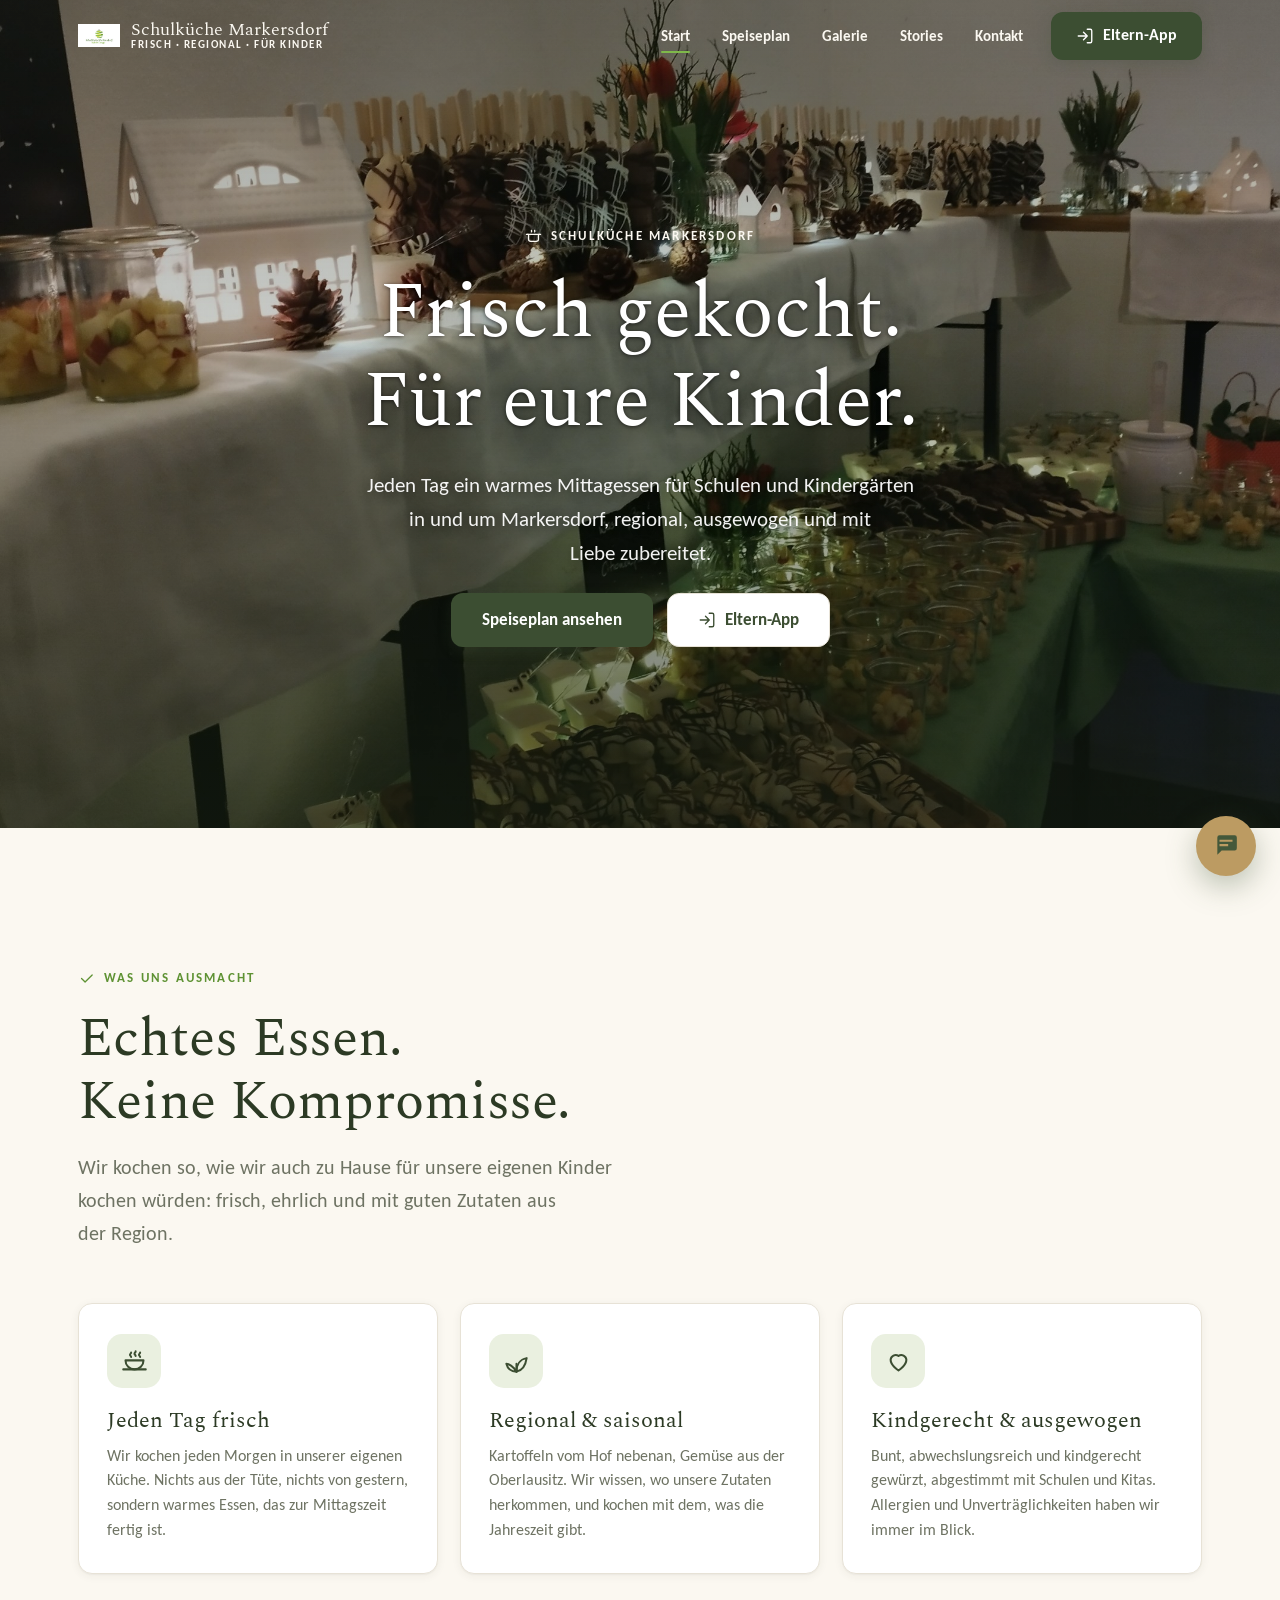
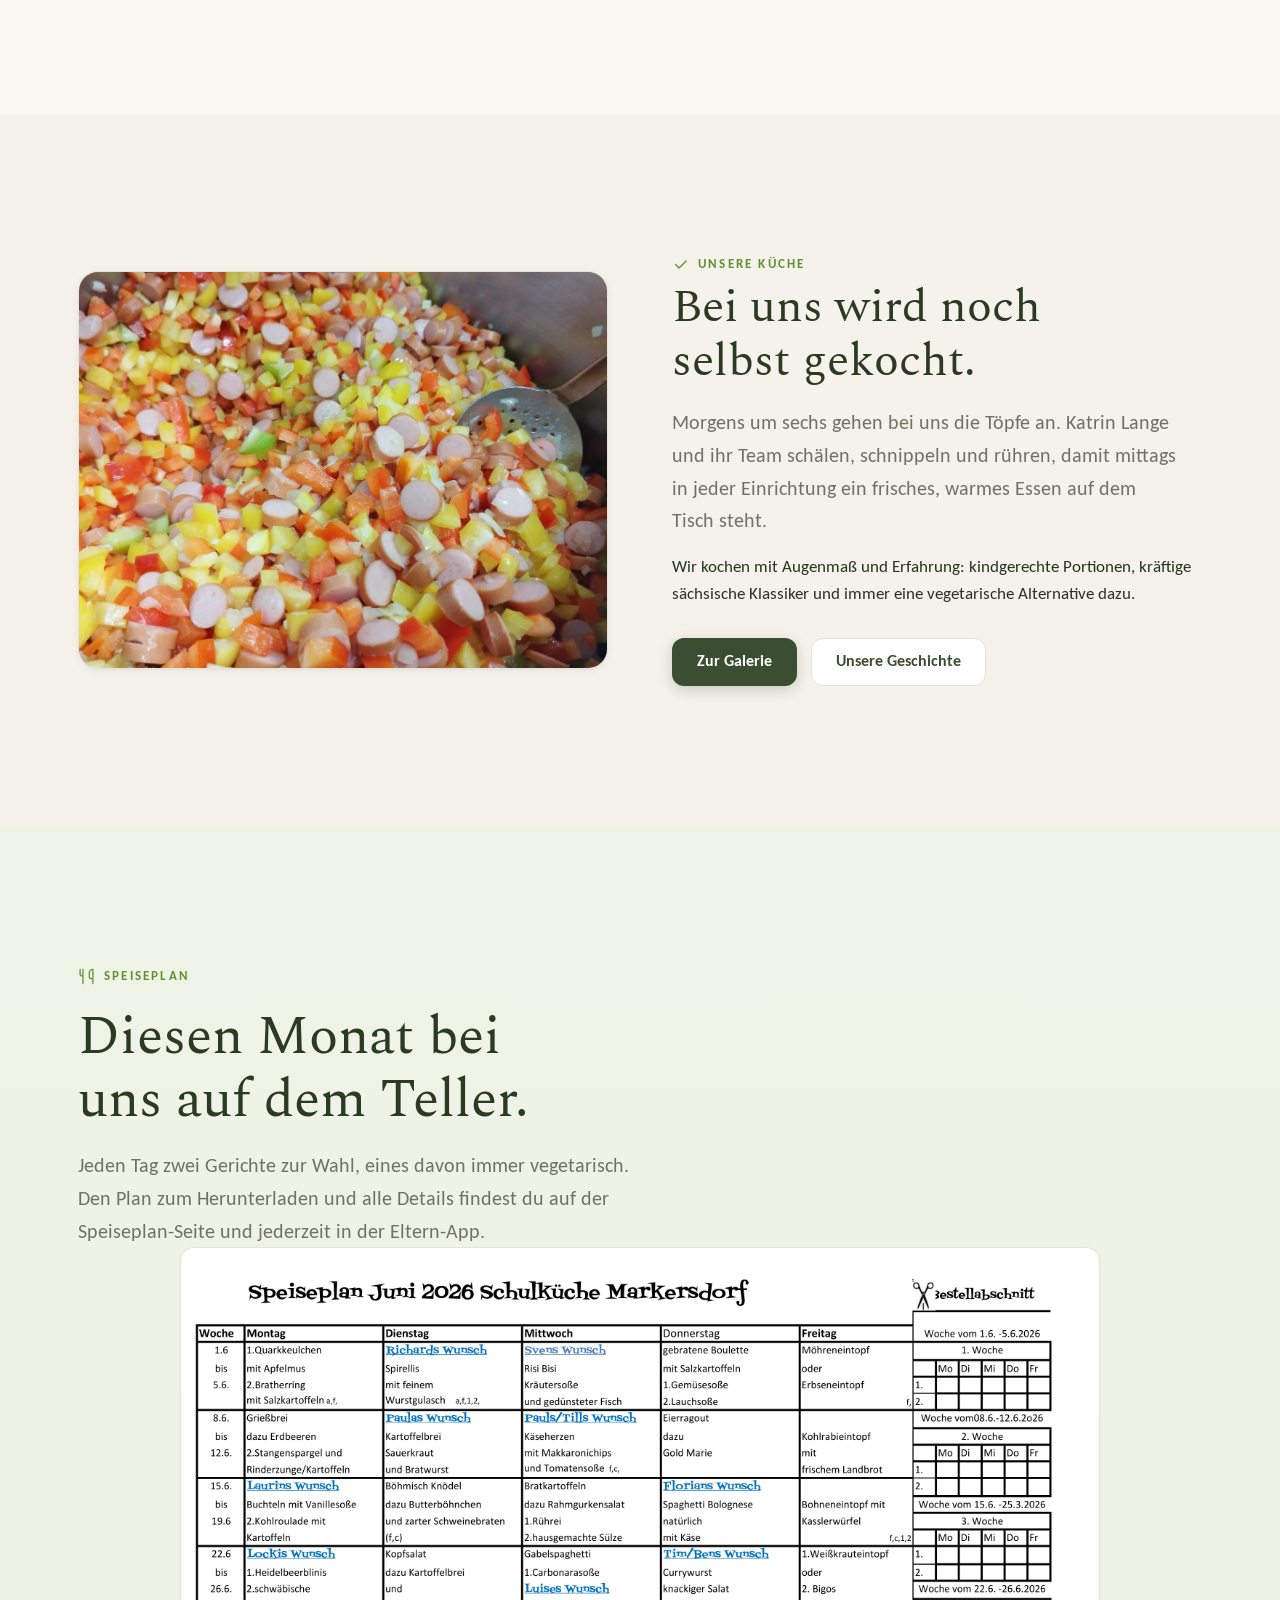
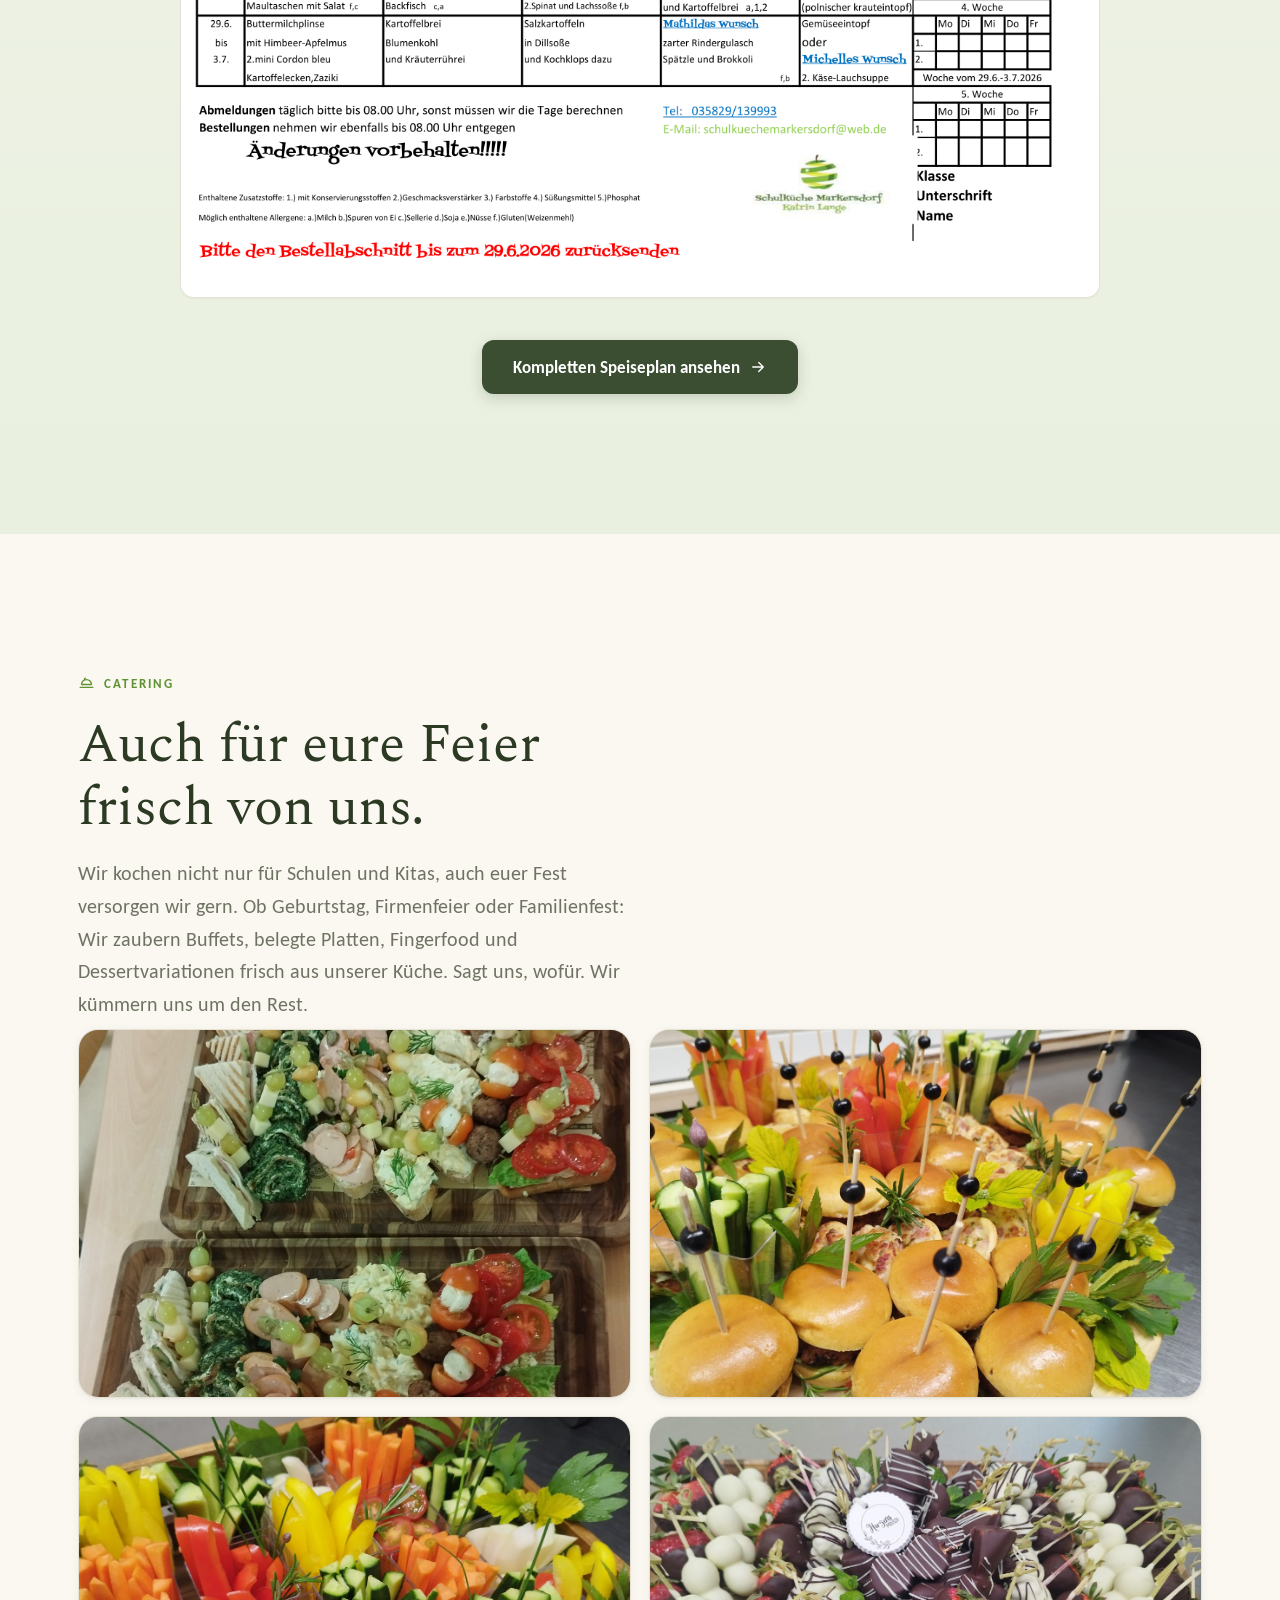
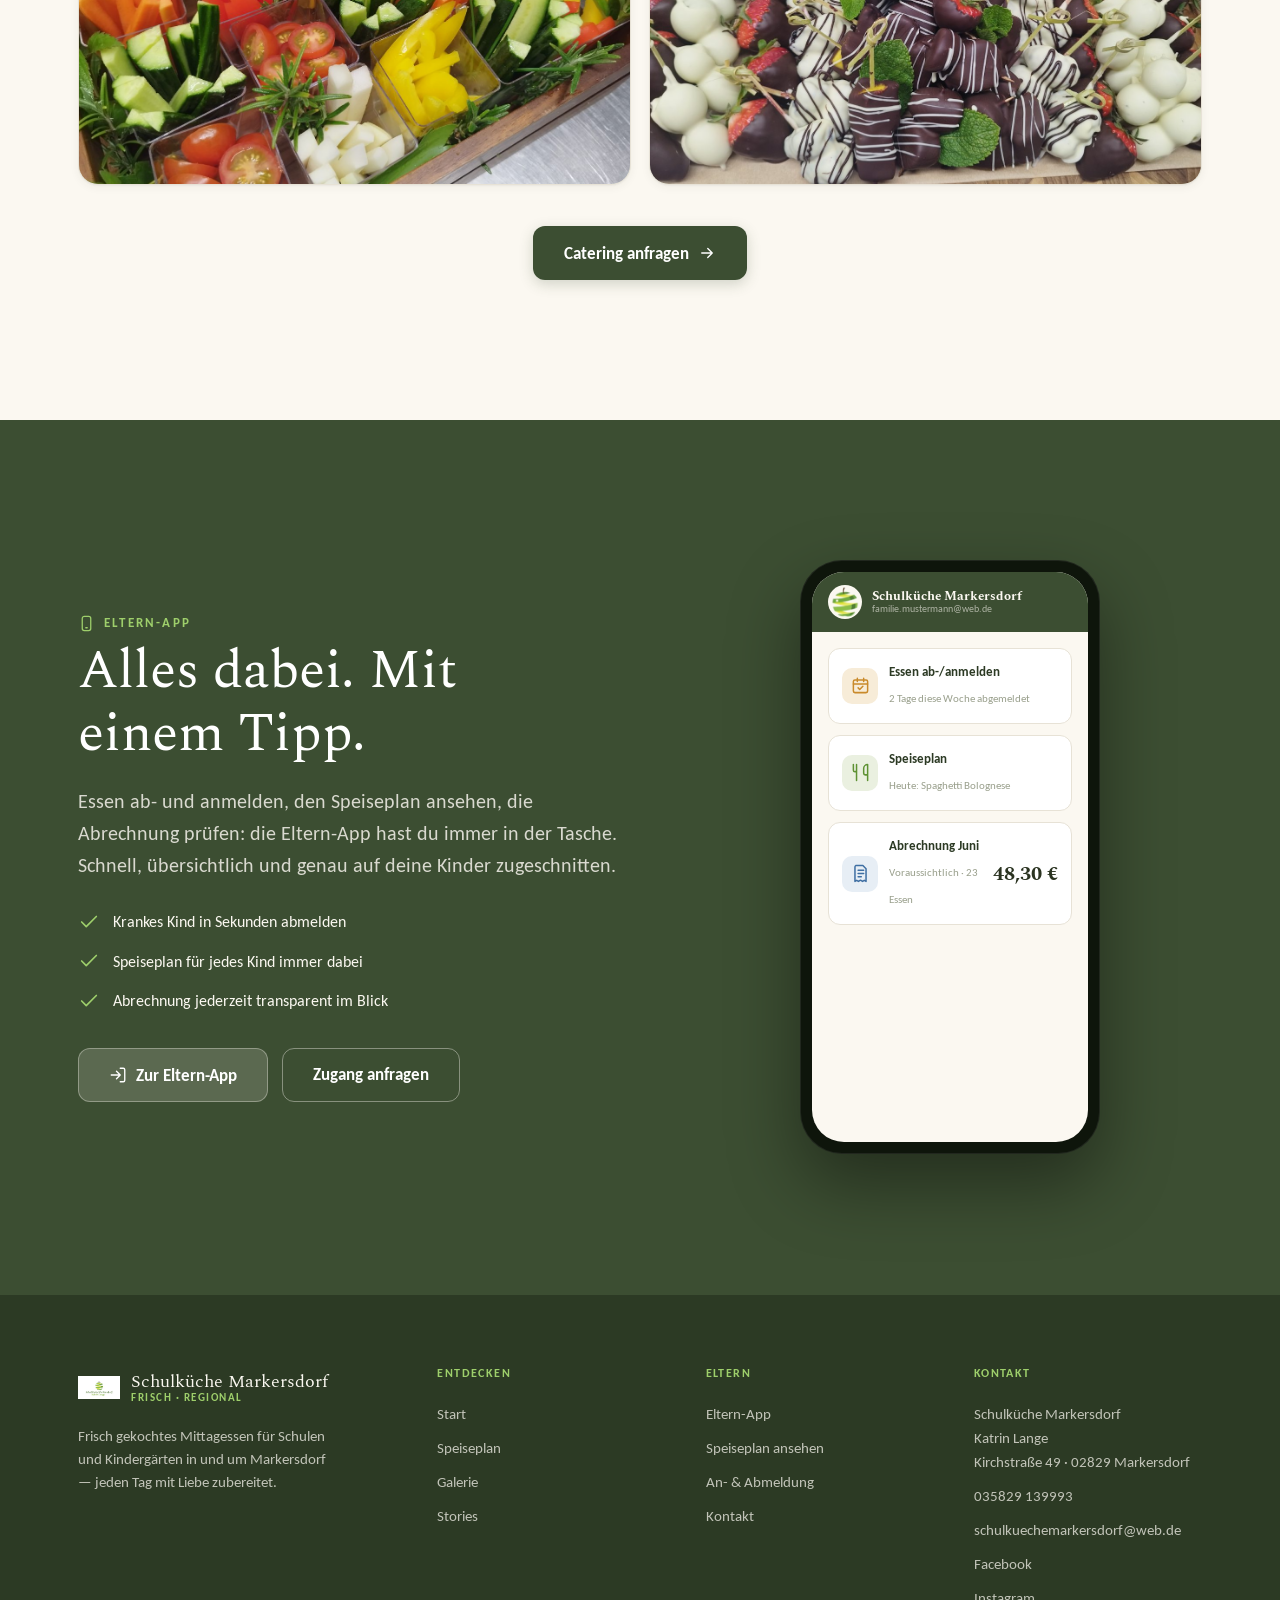
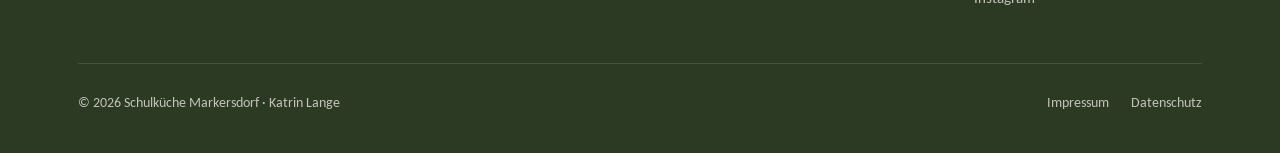
==== commit 943af5f9: "Website-Texte entschärfen: Gedankenstriche durch natürlichere Satzzeichen ersetzt Keine Inhalte geän" ====
--- a/index.html
+++ b/index.html
@@ -4,7 +4,7 @@
 <meta charset="UTF-8" />
 <meta name="viewport" content="width=device-width, initial-scale=1, viewport-fit=cover" />
 <title>Schulküche Markersdorf · Frisch gekocht für eure Kinder</title>
-<meta name="description" content="Frisch gekochtes Mittagessen für Schulen und Kindergärten in und um Markersdorf — regional, kindgerecht, jeden Tag mit Liebe zubereitet." />
+<meta name="description" content="Frisch gekochtes Mittagessen für Schulen und Kindergärten in und um Markersdorf, regional, kindgerecht, jeden Tag mit Liebe zubereitet." />
 <link rel="preconnect" href="https://fonts.googleapis.com" />
 <link rel="preconnect" href="https://fonts.gstatic.com" crossorigin />
 <link href="https://fonts.googleapis.com/css2?family=Carlito:ital,wght@0,400;0,700;1,400&family=Fontdiner+Swanky&family=Spectral:wght@500;600;700;800&display=swap" rel="stylesheet" />
@@ -25,7 +25,7 @@
   <div class="hero-content">
     <span class="eyebrow"><svg viewBox="0 0 24 24" fill="none" stroke="currentColor" stroke-width="1.8" stroke-linecap="round" stroke-linejoin="round"><path d="M3 9h18"/><path d="M5 9v7a3 3 0 0 0 3 3h8a3 3 0 0 0 3-3V9"/><path d="M2 9h2M20 9h2"/><path d="M9 5.5c.7-.7.5-1.5 0-2.2M13.5 5.5c.7-.7.5-1.5 0-2.2"/></svg> Schulküche Markersdorf</span>
     <h1>Frisch gekocht.<br />Für eure Kinder.</h1>
-    <p class="lead">Jeden Tag ein warmes Mittagessen für Schulen und Kindergärten in und um Markersdorf — regional, ausgewogen und mit Liebe zubereitet.</p>
+    <p class="lead">Jeden Tag ein warmes Mittagessen für Schulen und Kindergärten in und um Markersdorf, regional, ausgewogen und mit Liebe zubereitet.</p>
     <div class="hero-actions">
       <a class="btn btn-primary btn-lg" href="speisekarte.html">Speiseplan ansehen</a>
       <a class="btn btn-ghost btn-lg" href="https://eltern-app.xn--schulkchemarkersdorf-uec.de/"><svg viewBox="0 0 24 24" fill="none" stroke="currentColor" stroke-width="1.8" stroke-linecap="round" stroke-linejoin="round"><path d="M15 3h4a2 2 0 0 1 2 2v14a2 2 0 0 1-2 2h-4"/><path d="M10 17l5-5-5-5M15 12H3"/></svg> Eltern-App</a>
@@ -41,24 +41,24 @@
     <div class="section-head reveal">
       <span class="eyebrow"><svg viewBox="0 0 24 24" fill="none" stroke="currentColor" stroke-width="1.8" stroke-linecap="round" stroke-linejoin="round"><path d="M5 12l5 5L20 7"/></svg> Was uns ausmacht</span>
       <h2>Echtes Essen. Keine Kompromisse.</h2>
-      <p class="lead">Wir kochen so, wie wir auch zu Hause für unsere eigenen Kinder kochen würden — frisch, ehrlich und mit guten Zutaten aus der Region.</p>
+      <p class="lead">Wir kochen so, wie wir auch zu Hause für unsere eigenen Kinder kochen würden: frisch, ehrlich und mit guten Zutaten aus der Region.</p>
     </div>
 
     <div class="features">
       <div class="feature reveal d1">
         <span class="f-ico"><svg viewBox="0 0 24 24" fill="none" stroke="currentColor" stroke-width="1.8" stroke-linecap="round" stroke-linejoin="round"><path d="M4 11h16a0 0 0 0 1 0 0 8 8 0 0 1-8 8H12a8 8 0 0 1-8-8Z"/><path d="M2 19h20"/><path d="M9 4c0 1-1 1-1 2s1 1 1 2M13 3c0 1-1 1-1 2s1 1 1 2M17 4c0 1-1 1-1 2s1 1 1 2"/></svg></span>
         <h3>Jeden Tag frisch</h3>
-        <p>Wir kochen jeden Morgen in unserer eigenen Küche. Nichts aus der Tüte, nichts von gestern — sondern warmes Essen, das zur Mittagszeit fertig ist.</p>
+        <p>Wir kochen jeden Morgen in unserer eigenen Küche. Nichts aus der Tüte, nichts von gestern, sondern warmes Essen, das zur Mittagszeit fertig ist.</p>
       </div>
       <div class="feature reveal d2">
         <span class="f-ico"><svg viewBox="0 0 24 24" fill="none" stroke="currentColor" stroke-width="1.8" stroke-linecap="round" stroke-linejoin="round"><path d="M12 21c0-6 3-11 9-12-1 7-4 11-9 12Z"/><path d="M12 21C9 16 5 14 3 14c1 4 4 7 9 7Z"/><path d="M12 21v-7"/></svg></span>
         <h3>Regional &amp; saisonal</h3>
-        <p>Kartoffeln vom Hof nebenan, Gemüse aus der Oberlausitz. Wir wissen, wo unsere Zutaten herkommen — und kochen mit dem, was die Jahreszeit gibt.</p>
+        <p>Kartoffeln vom Hof nebenan, Gemüse aus der Oberlausitz. Wir wissen, wo unsere Zutaten herkommen, und kochen mit dem, was die Jahreszeit gibt.</p>
       </div>
       <div class="feature reveal d3">
         <span class="f-ico"><svg viewBox="0 0 24 24" fill="none" stroke="currentColor" stroke-width="1.8" stroke-linecap="round" stroke-linejoin="round"><path d="M12 20s-7-4.4-7-9.5A4.5 4.5 0 0 1 12 7a4.5 4.5 0 0 1 7 3.5C19 15.6 12 20 12 20Z"/></svg></span>
         <h3>Kindgerecht &amp; ausgewogen</h3>
-        <p>Bunt, abwechslungsreich und kindgerecht gewürzt — abgestimmt mit Schulen und Kitas. Allergien und Unverträglichkeiten haben wir immer im Blick.</p>
+        <p>Bunt, abwechslungsreich und kindgerecht gewürzt, abgestimmt mit Schulen und Kitas. Allergien und Unverträglichkeiten haben wir immer im Blick.</p>
       </div>
     </div>
   </div>
@@ -72,13 +72,13 @@
     <div class="split">
       <div class="split-media reveal">
         <div class="photo ratio-4-3">
-          <img src="assets/bilder/story-02.jpg" alt="In unserer Küche wird frisch gekocht — bunter Gemüseeintopf im großen Topf" loading="lazy" />
+          <img src="assets/bilder/story-02.jpg" alt="In unserer Küche wird frisch gekocht, bunter Gemüseeintopf im großen Topf" loading="lazy" />
         </div>
       </div>
       <div class="split-copy reveal d1">
         <span class="eyebrow"><svg viewBox="0 0 24 24" fill="none" stroke="currentColor" stroke-width="1.8" stroke-linecap="round" stroke-linejoin="round"><path d="M5 12l5 5L20 7"/></svg> Unsere Küche</span>
         <h2>Bei uns wird noch selbst gekocht.</h2>
-        <p class="lead">Morgens um sechs gehen bei uns die Töpfe an. Katrin Lange und ihr Team schälen, schnippeln und rühren — damit mittags in jeder Einrichtung ein frisches, warmes Essen auf dem Tisch steht.</p>
+        <p class="lead">Morgens um sechs gehen bei uns die Töpfe an. Katrin Lange und ihr Team schälen, schnippeln und rühren, damit mittags in jeder Einrichtung ein frisches, warmes Essen auf dem Tisch steht.</p>
         <p>Wir kochen mit Augenmaß und Erfahrung: kindgerechte Portionen, kräftige sächsische Klassiker und immer eine vegetarische Alternative dazu.</p>
         <div class="split-actions">
           <a class="btn btn-primary" href="galerie.html">Zur Galerie</a>
@@ -97,7 +97,7 @@
     <div class="section-head reveal">
       <span class="eyebrow"><svg viewBox="0 0 24 24" fill="none" stroke="currentColor" stroke-width="1.8" stroke-linecap="round" stroke-linejoin="round"><path d="M3 2v7c0 1.1.9 2 2 2a2 2 0 0 0 2-2V2M7 2v20M21 15V2a5 5 0 0 0-5 5v6c0 1.1.9 2 2 2h3Zm0 0v7"/></svg> Speiseplan</span>
       <h2>Diesen Monat bei uns auf dem Teller.</h2>
-      <p class="lead">Jeden Tag zwei Gerichte zur Wahl — eines davon immer vegetarisch. Den Plan zum Herunterladen und alle Details findest du auf der Speiseplan-Seite und jederzeit in der Eltern-App.</p>
+      <p class="lead">Jeden Tag zwei Gerichte zur Wahl, eines davon immer vegetarisch. Den Plan zum Herunterladen und alle Details findest du auf der Speiseplan-Seite und jederzeit in der Eltern-App.</p>
     </div>
 
     <div class="photo reveal" style="border-radius:var(--r);overflow:hidden;box-shadow:var(--shadow-sm);border:1px solid var(--line);max-width:920px;margin:0 auto">
@@ -118,7 +118,7 @@
     <div class="section-head reveal">
       <span class="eyebrow"><svg viewBox="0 0 24 24" fill="none" stroke="currentColor" stroke-width="1.8" stroke-linecap="round" stroke-linejoin="round"><path d="M5 12h14M5 12a7 7 0 0 1 14 0M3 16h18"/><path d="M9 5c0-1 .5-2 1.5-2"/></svg> Catering</span>
       <h2>Auch für eure Feier frisch von uns.</h2>
-      <p class="lead">Wir kochen nicht nur für Schulen und Kitas — auch euer Fest versorgen wir gern. Ob Geburtstag, Firmenfeier oder Familienfest: Wir zaubern Buffets, belegte Platten, Fingerfood und Dessertvariationen frisch aus unserer Küche. Sagt uns, wofür — wir kümmern uns um den Rest.</p>
+      <p class="lead">Wir kochen nicht nur für Schulen und Kitas, auch euer Fest versorgen wir gern. Ob Geburtstag, Firmenfeier oder Familienfest: Wir zaubern Buffets, belegte Platten, Fingerfood und Dessertvariationen frisch aus unserer Küche. Sagt uns, wofür. Wir kümmern uns um den Rest.</p>
     </div>
 
     <div class="gallery" style="margin-top:8px">
@@ -150,7 +150,7 @@
     <div class="appcta-copy reveal">
       <span class="eyebrow" style="color:var(--apple-lt)"><svg viewBox="0 0 24 24" fill="none" stroke="currentColor" stroke-width="1.8" stroke-linecap="round" stroke-linejoin="round"><rect x="6" y="2" width="12" height="20" rx="3"/><path d="M11 18h2"/></svg> Eltern-App</span>
       <h2>Alles dabei. Mit einem Tipp.</h2>
-      <p>Essen ab- und anmelden, den Speiseplan ansehen, die Abrechnung prüfen — die Eltern-App hast du immer in der Tasche. Schnell, übersichtlich und genau auf deine Kinder zugeschnitten.</p>
+      <p>Essen ab- und anmelden, den Speiseplan ansehen, die Abrechnung prüfen: die Eltern-App hast du immer in der Tasche. Schnell, übersichtlich und genau auf deine Kinder zugeschnitten.</p>
       <ul class="applist">
         <li><svg viewBox="0 0 24 24" fill="none" stroke="currentColor" stroke-width="1.8" stroke-linecap="round" stroke-linejoin="round"><path d="M20 6 9 17l-5-5"/></svg> Krankes Kind in Sekunden abmelden</li>
         <li><svg viewBox="0 0 24 24" fill="none" stroke="currentColor" stroke-width="1.8" stroke-linecap="round" stroke-linejoin="round"><path d="M20 6 9 17l-5-5"/></svg> Speiseplan für jedes Kind immer dabei</li>
--- a/site.css
+++ b/site.css
@@ -83,8 +83,9 @@
   -webkit-backdrop-filter:saturate(180%) blur(14px);backdrop-filter:saturate(180%) blur(14px);
   border-bottom-color:var(--line)}
 /* auf der Startseite: Leiste startet hell auf dunklem Hero */
-body.has-hero .site-header:not(.solid) .brand-name,
-body.has-hero .site-header:not(.solid) .nav-link{color:var(--forest-dk)}
+body.has-hero .site-header:not(.solid) .brand-name b,
+body.has-hero .site-header:not(.solid) .brand-name span,
+body.has-hero .site-header:not(.solid) .nav-link{color:var(--cream)}
 
 .brand{display:flex;align-items:center;gap:11px;flex-shrink:0}
 .brand-mark{width:42px;height:42px;flex-shrink:0;display:flex;align-items:center;justify-content:center}
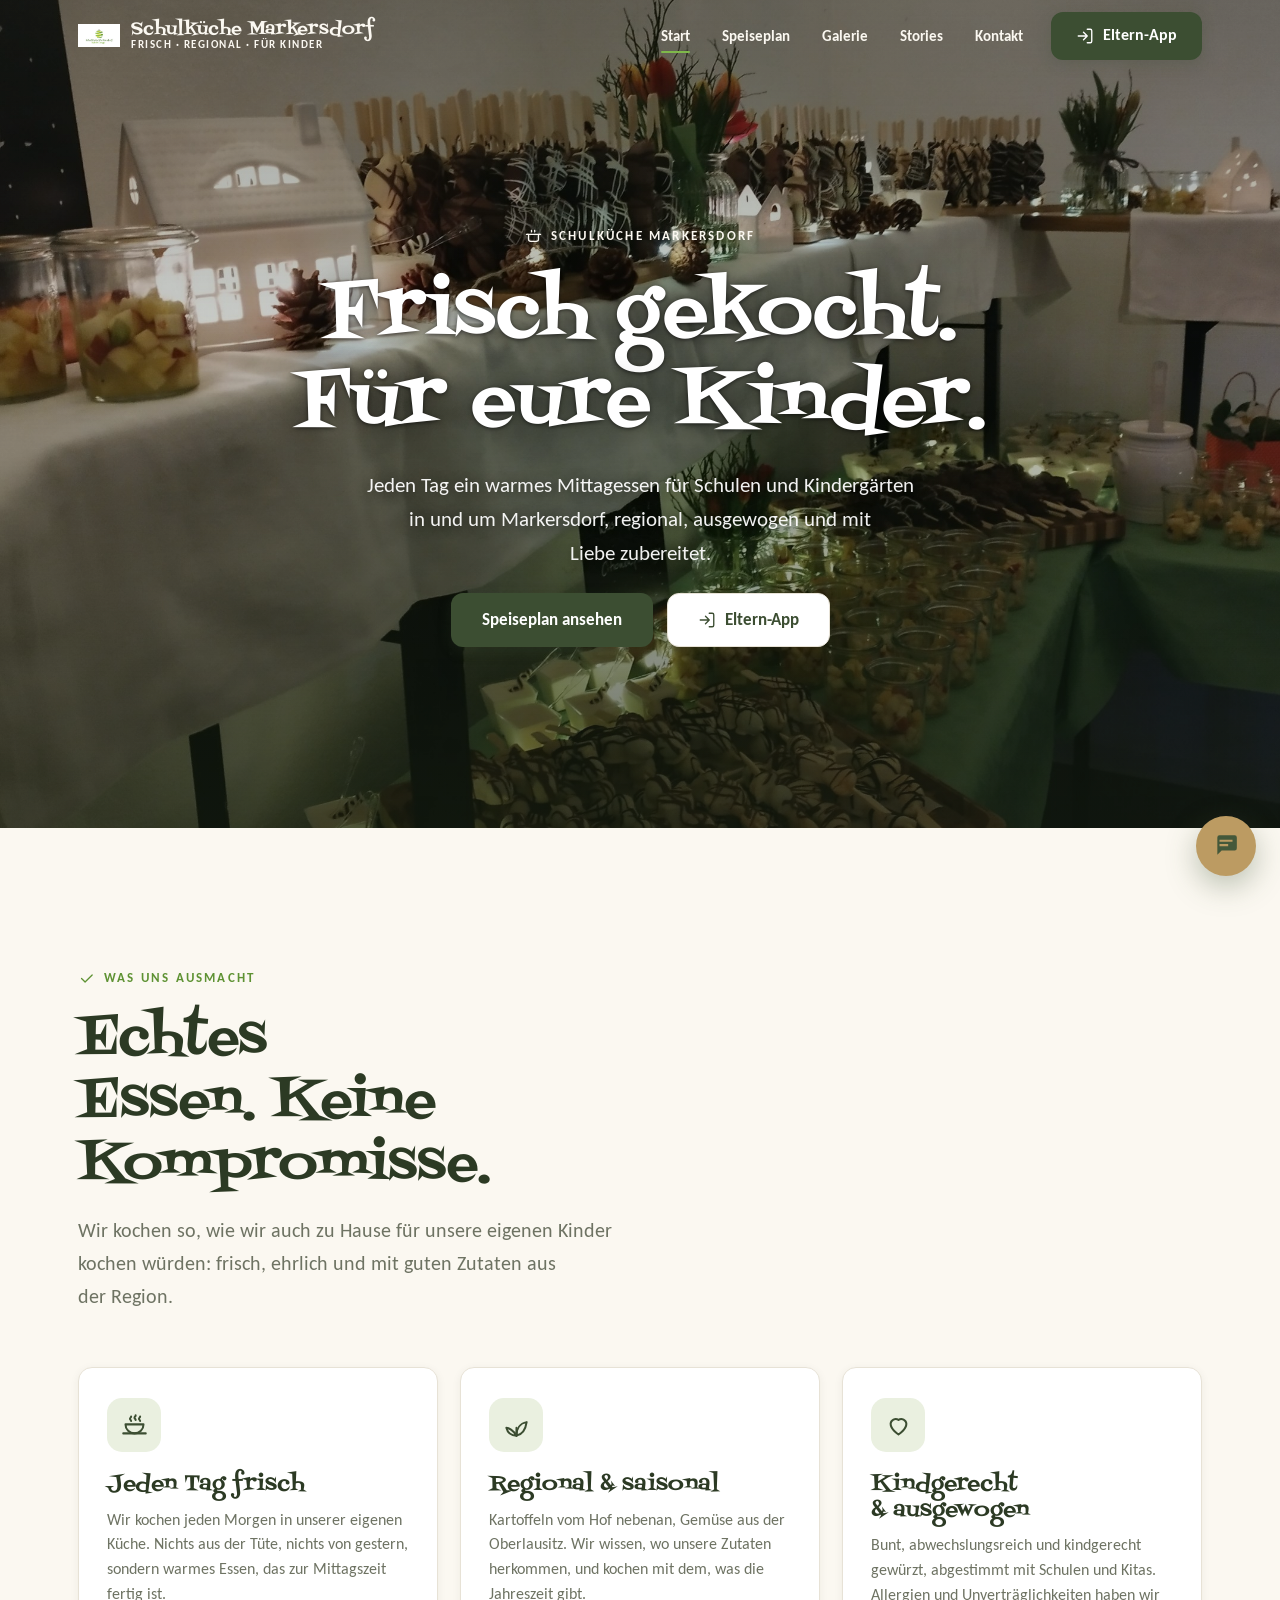
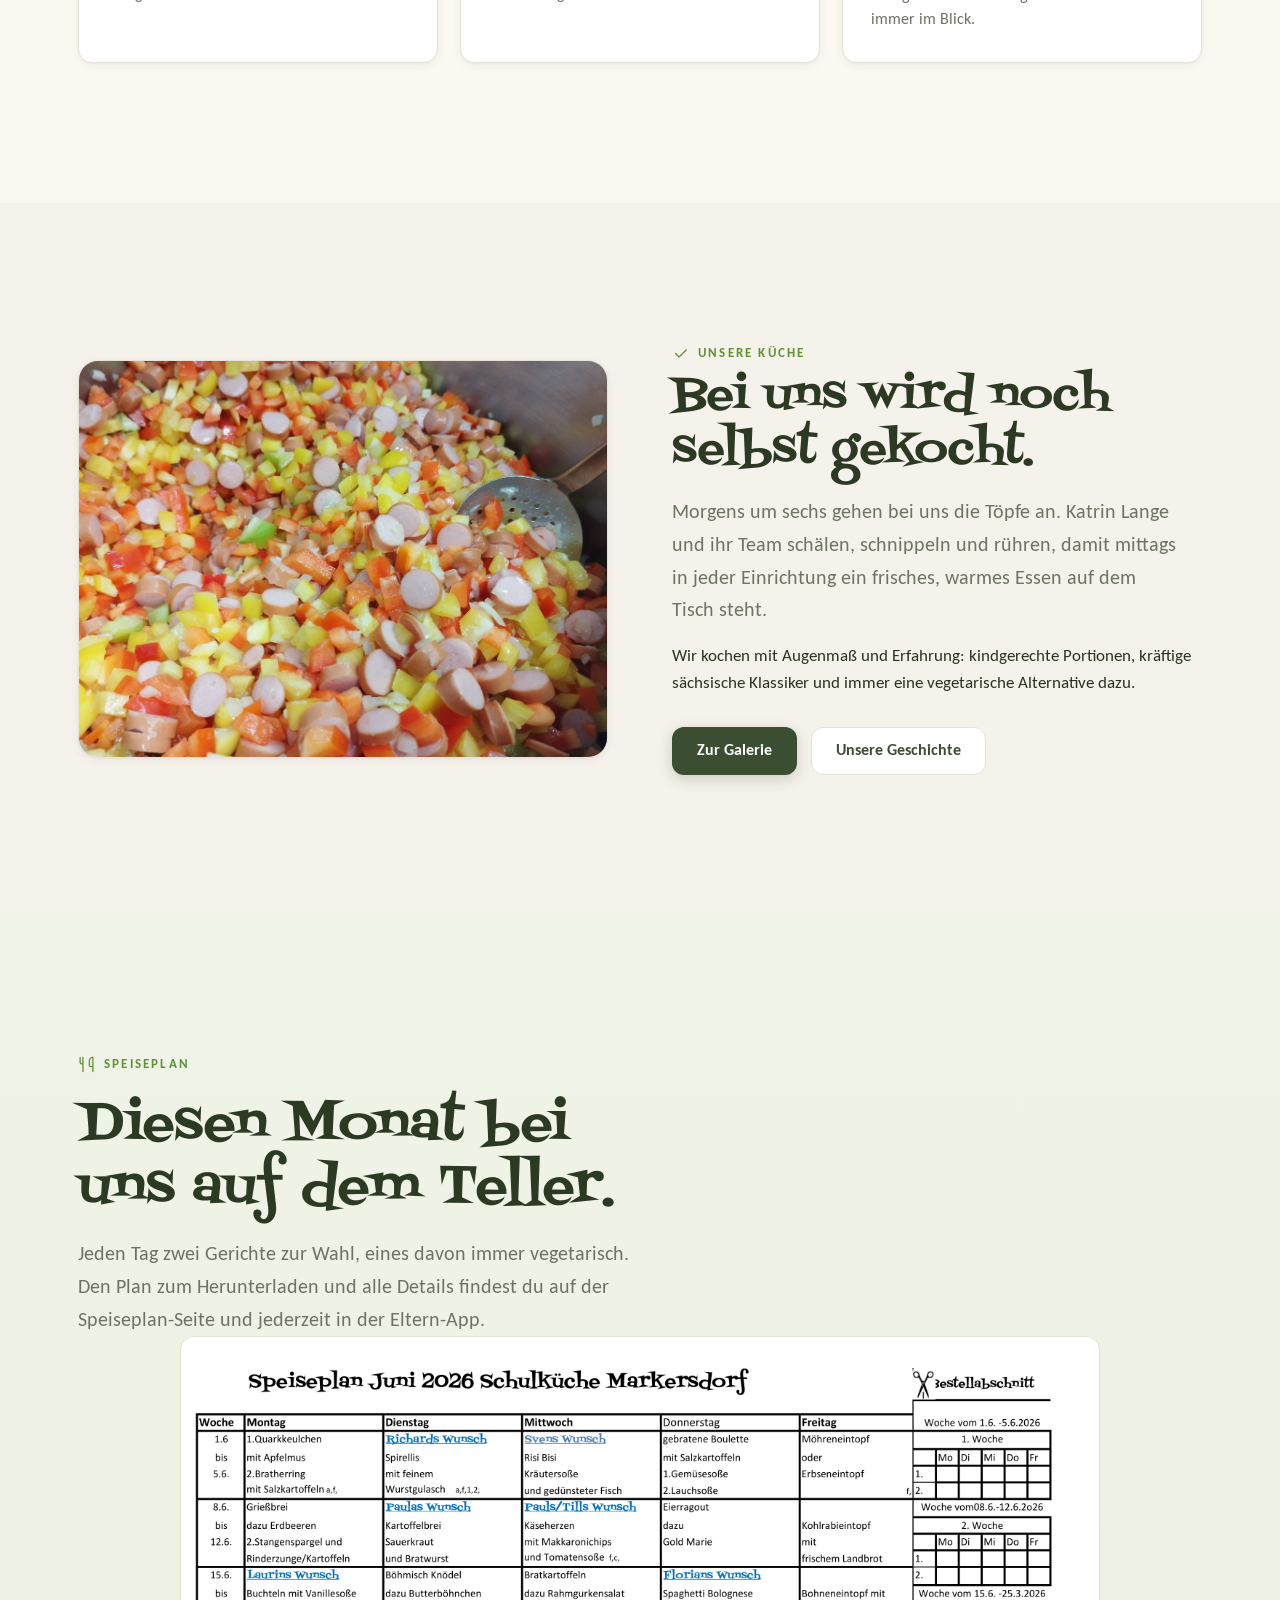
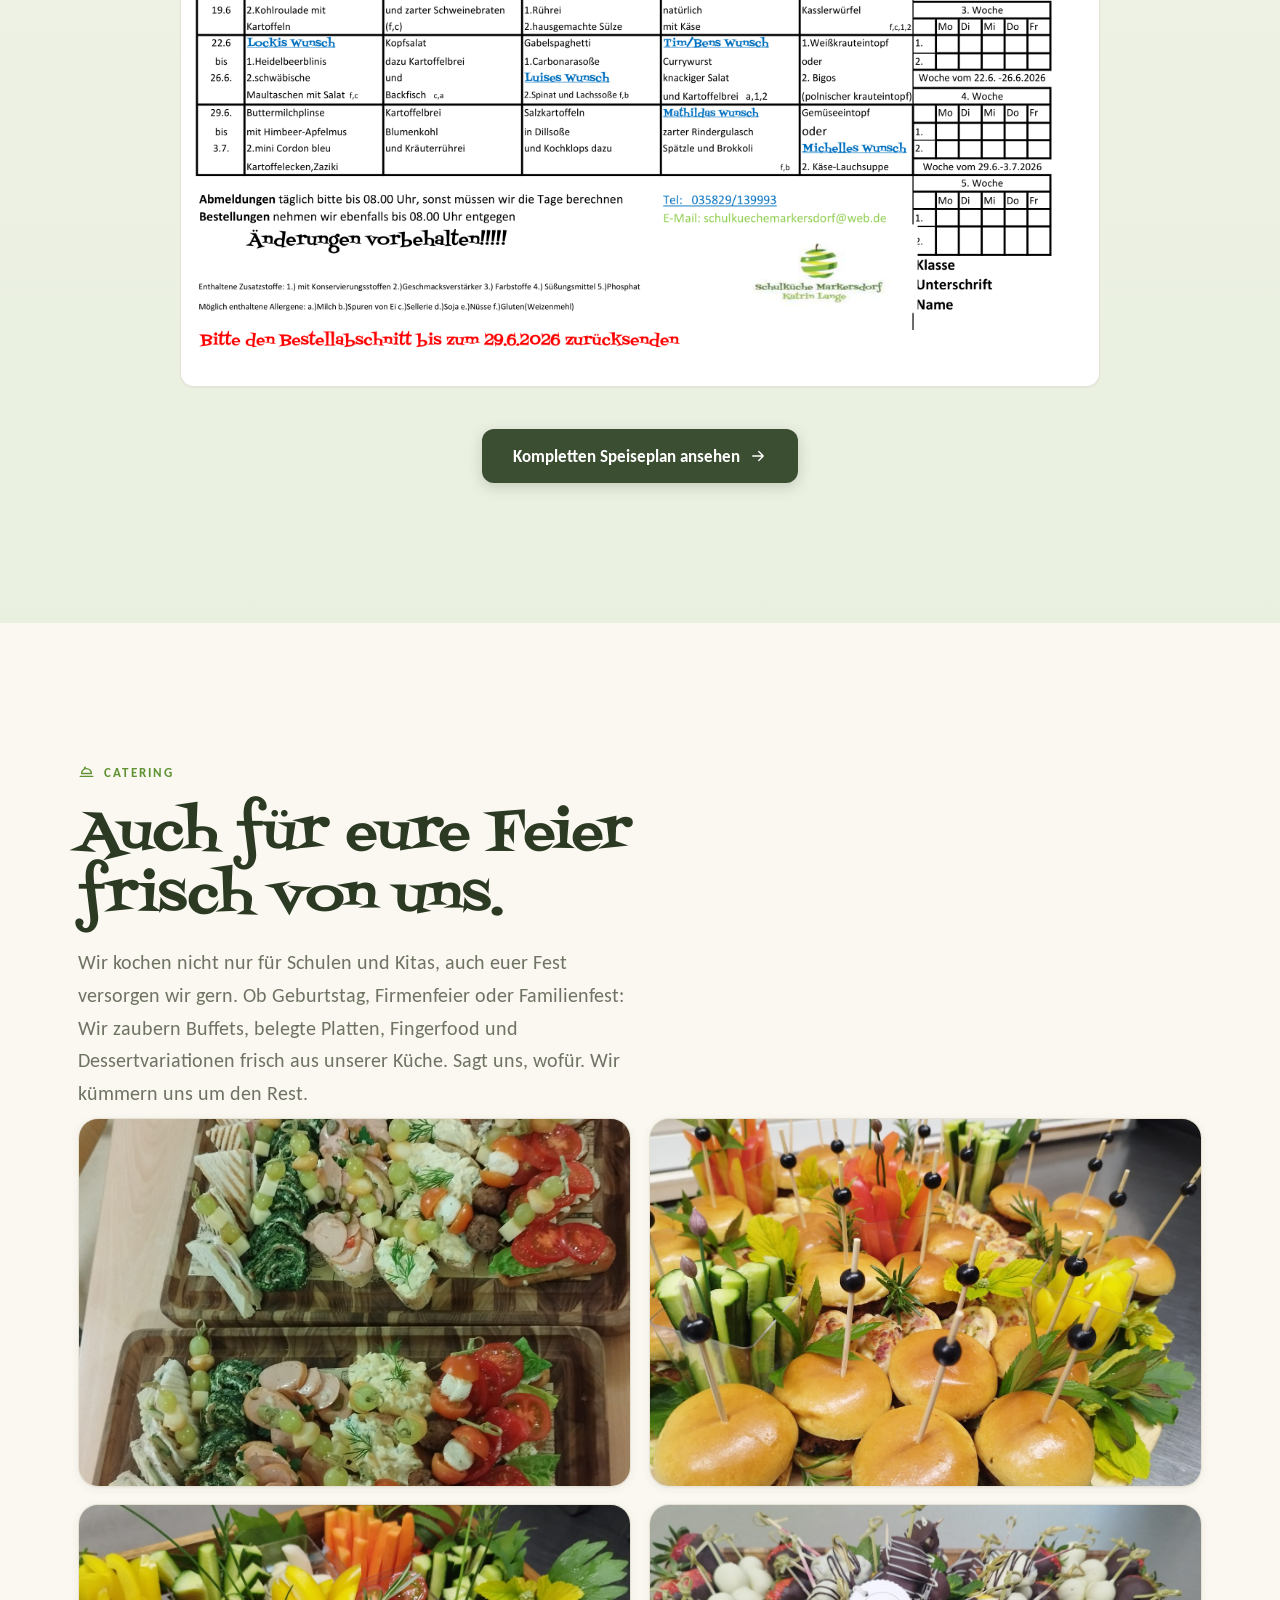
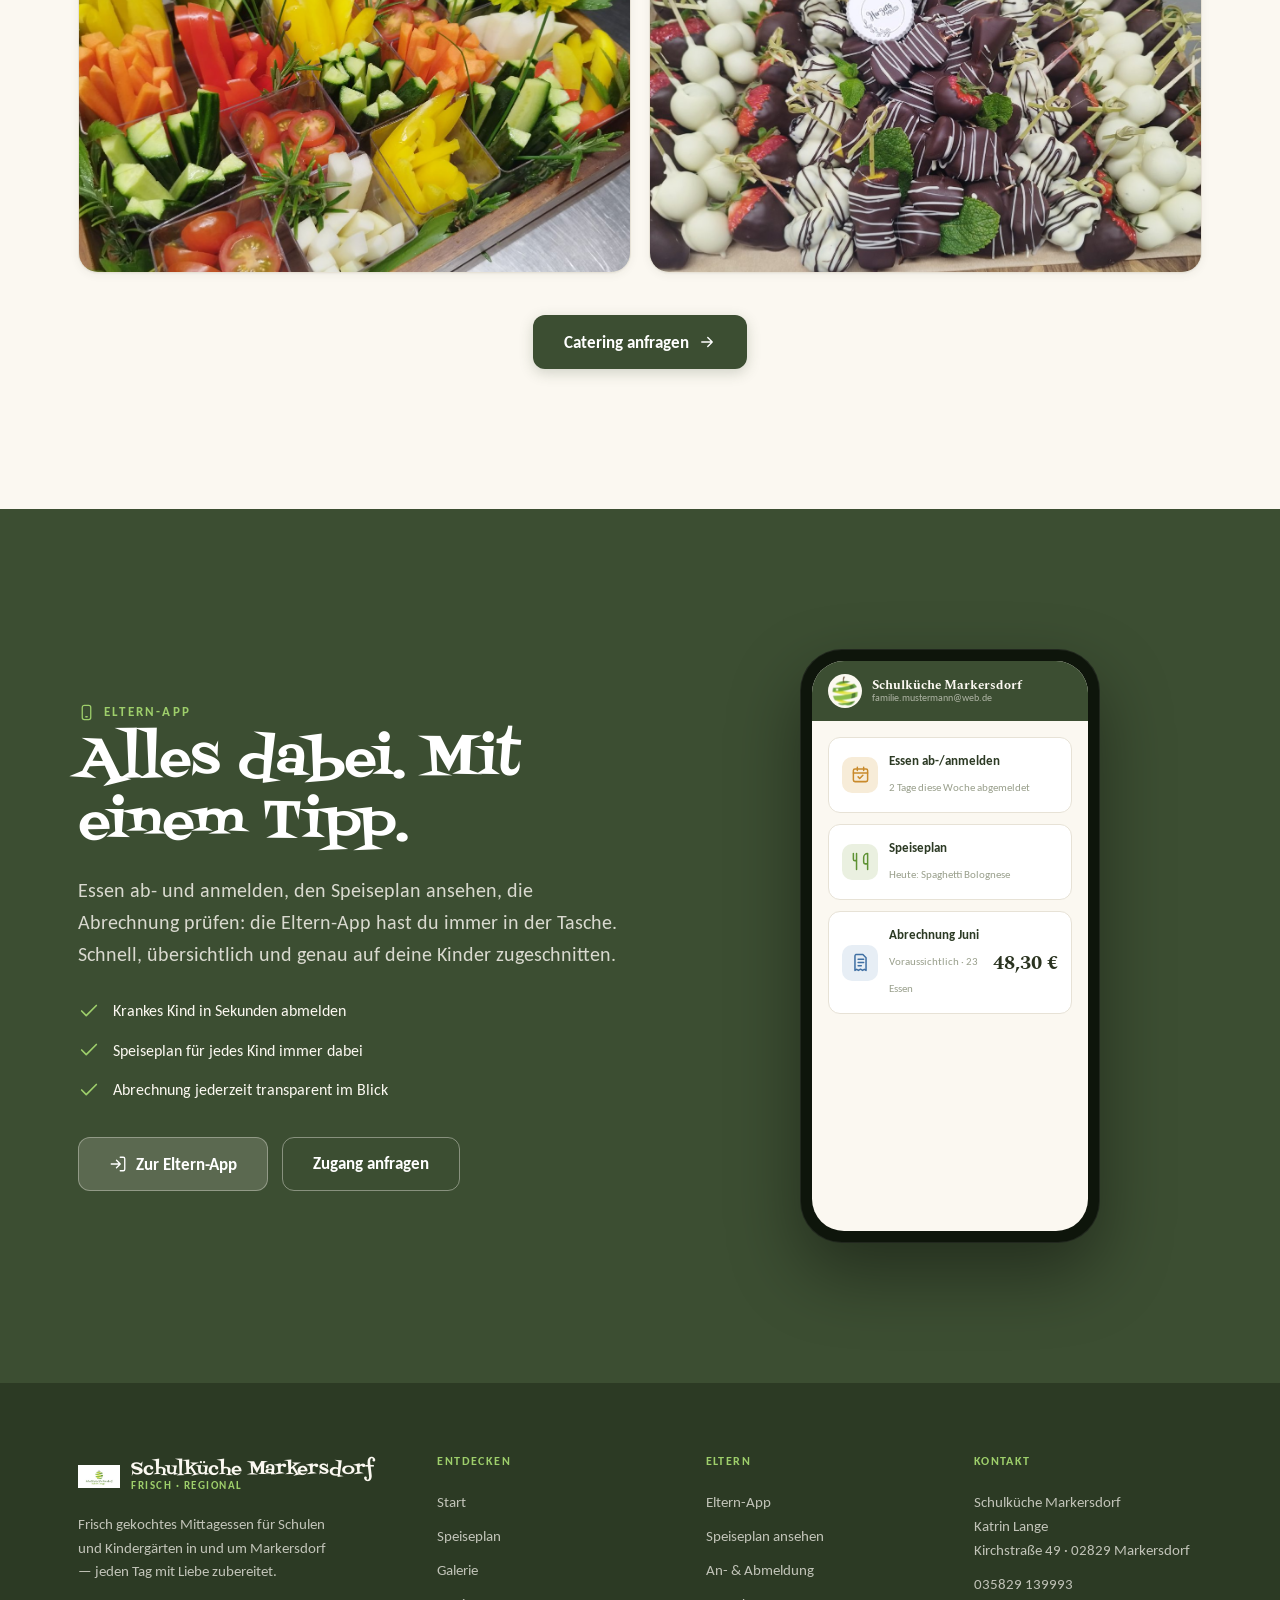
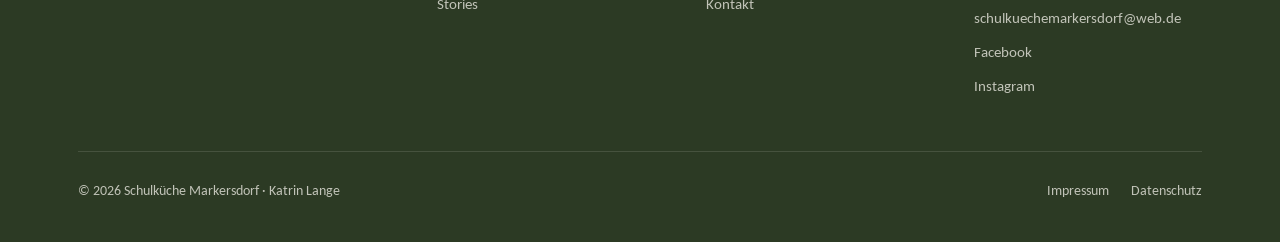
==== commit 001aa6eb: "Datenschutz: Schriften lokal, Kontaktformular raus, Angaben korrigiert Schriftarten (bisher der groe" ====
--- a/index.html
+++ b/index.html
@@ -5,9 +5,7 @@
 <meta name="viewport" content="width=device-width, initial-scale=1, viewport-fit=cover" />
 <title>Schulküche Markersdorf · Frisch gekocht für eure Kinder</title>
 <meta name="description" content="Frisch gekochtes Mittagessen für Schulen und Kindergärten in und um Markersdorf, regional, kindgerecht, jeden Tag mit Liebe zubereitet." />
-<link rel="preconnect" href="https://fonts.googleapis.com" />
-<link rel="preconnect" href="https://fonts.gstatic.com" crossorigin />
-<link href="https://fonts.googleapis.com/css2?family=Carlito:ital,wght@0,400;0,700;1,400&family=Fontdiner+Swanky&family=Spectral:wght@500;600;700;800&display=swap" rel="stylesheet" />
+<link rel="stylesheet" href="assets/fonts/fonts.css" />
 <link rel="stylesheet" href="site.css" />
 
 <link rel="icon" type="image/svg+xml" href="data:image/svg+xml,%3Csvg xmlns=%27http://www.w3.org/2000/svg%27 viewBox=%270 0 32 32%27%3E%3Ccircle cx=%2716%27 cy=%2716%27 r=%2715%27 fill=%27%2344583a%27/%3E%3Ctext x=%2716%27 y=%2722%27 font-family=%27Georgia,serif%27 font-size=%2718%27 font-weight=%27700%27 font-style=%27italic%27 text-anchor=%27middle%27 fill=%27%23bc9b62%27%3ES%3C/text%3E%3C/svg%3E" />
--- a/assets/fonts/fonts.css
+++ b/assets/fonts/fonts.css
@@ -0,0 +1,153 @@
+/* Lokal gehostete Schriften — kein Abruf bei Google.
+   Quelle: Google Fonts, alle unter SIL Open Font License.
+   Erzeugt am 2026-08-03. */
+
+/* Carlito 400 italic — latin-ext */
+@font-face {
+  font-family: 'Carlito';
+  font-style: italic;
+  font-weight: 400;
+  font-display: swap;
+  src: url(carlito-400-italic-latin-ext.woff2) format('woff2');
+  unicode-range: U+0100-02BA, U+02BD-02C5, U+02C7-02CC, U+02CE-02D7, U+02DD-02FF, U+0304, U+0308, U+0329, U+1D00-1DBF, U+1E00-1E9F, U+1EF2-1EFF, U+2020, U+20A0-20AB, U+20AD-20C0, U+2113, U+2C60-2C7F, U+A720-A7FF;
+}
+
+/* Carlito 400 italic — latin */
+@font-face {
+  font-family: 'Carlito';
+  font-style: italic;
+  font-weight: 400;
+  font-display: swap;
+  src: url(carlito-400-italic-latin.woff2) format('woff2');
+  unicode-range: U+0000-00FF, U+0131, U+0152-0153, U+02BB-02BC, U+02C6, U+02DA, U+02DC, U+0304, U+0308, U+0329, U+2000-206F, U+20AC, U+2122, U+2191, U+2193, U+2212, U+2215, U+FEFF, U+FFFD;
+}
+
+/* Carlito 400 normal — latin-ext */
+@font-face {
+  font-family: 'Carlito';
+  font-style: normal;
+  font-weight: 400;
+  font-display: swap;
+  src: url(carlito-400-latin-ext.woff2) format('woff2');
+  unicode-range: U+0100-02BA, U+02BD-02C5, U+02C7-02CC, U+02CE-02D7, U+02DD-02FF, U+0304, U+0308, U+0329, U+1D00-1DBF, U+1E00-1E9F, U+1EF2-1EFF, U+2020, U+20A0-20AB, U+20AD-20C0, U+2113, U+2C60-2C7F, U+A720-A7FF;
+}
+
+/* Carlito 400 normal — latin */
+@font-face {
+  font-family: 'Carlito';
+  font-style: normal;
+  font-weight: 400;
+  font-display: swap;
+  src: url(carlito-400-latin.woff2) format('woff2');
+  unicode-range: U+0000-00FF, U+0131, U+0152-0153, U+02BB-02BC, U+02C6, U+02DA, U+02DC, U+0304, U+0308, U+0329, U+2000-206F, U+20AC, U+2122, U+2191, U+2193, U+2212, U+2215, U+FEFF, U+FFFD;
+}
+
+/* Carlito 700 normal — latin-ext */
+@font-face {
+  font-family: 'Carlito';
+  font-style: normal;
+  font-weight: 700;
+  font-display: swap;
+  src: url(carlito-700-latin-ext.woff2) format('woff2');
+  unicode-range: U+0100-02BA, U+02BD-02C5, U+02C7-02CC, U+02CE-02D7, U+02DD-02FF, U+0304, U+0308, U+0329, U+1D00-1DBF, U+1E00-1E9F, U+1EF2-1EFF, U+2020, U+20A0-20AB, U+20AD-20C0, U+2113, U+2C60-2C7F, U+A720-A7FF;
+}
+
+/* Carlito 700 normal — latin */
+@font-face {
+  font-family: 'Carlito';
+  font-style: normal;
+  font-weight: 700;
+  font-display: swap;
+  src: url(carlito-700-latin.woff2) format('woff2');
+  unicode-range: U+0000-00FF, U+0131, U+0152-0153, U+02BB-02BC, U+02C6, U+02DA, U+02DC, U+0304, U+0308, U+0329, U+2000-206F, U+20AC, U+2122, U+2191, U+2193, U+2212, U+2215, U+FEFF, U+FFFD;
+}
+
+/* Fontdiner Swanky 400 normal — latin */
+@font-face {
+  font-family: 'Fontdiner Swanky';
+  font-style: normal;
+  font-weight: 400;
+  font-display: swap;
+  src: url(fontdiner-swanky-400-latin.woff2) format('woff2');
+  unicode-range: U+0000-00FF, U+0131, U+0152-0153, U+02BB-02BC, U+02C6, U+02DA, U+02DC, U+0304, U+0308, U+0329, U+2000-206F, U+20AC, U+2122, U+2191, U+2193, U+2212, U+2215, U+FEFF, U+FFFD;
+}
+
+/* Spectral 500 normal — latin-ext */
+@font-face {
+  font-family: 'Spectral';
+  font-style: normal;
+  font-weight: 500;
+  font-display: swap;
+  src: url(spectral-500-latin-ext.woff2) format('woff2');
+  unicode-range: U+0100-02BA, U+02BD-02C5, U+02C7-02CC, U+02CE-02D7, U+02DD-02FF, U+0304, U+0308, U+0329, U+1D00-1DBF, U+1E00-1E9F, U+1EF2-1EFF, U+2020, U+20A0-20AB, U+20AD-20C0, U+2113, U+2C60-2C7F, U+A720-A7FF;
+}
+
+/* Spectral 500 normal — latin */
+@font-face {
+  font-family: 'Spectral';
+  font-style: normal;
+  font-weight: 500;
+  font-display: swap;
+  src: url(spectral-500-latin.woff2) format('woff2');
+  unicode-range: U+0000-00FF, U+0131, U+0152-0153, U+02BB-02BC, U+02C6, U+02DA, U+02DC, U+0304, U+0308, U+0329, U+2000-206F, U+20AC, U+2122, U+2191, U+2193, U+2212, U+2215, U+FEFF, U+FFFD;
+}
+
+/* Spectral 600 normal — latin-ext */
+@font-face {
+  font-family: 'Spectral';
+  font-style: normal;
+  font-weight: 600;
+  font-display: swap;
+  src: url(spectral-600-latin-ext.woff2) format('woff2');
+  unicode-range: U+0100-02BA, U+02BD-02C5, U+02C7-02CC, U+02CE-02D7, U+02DD-02FF, U+0304, U+0308, U+0329, U+1D00-1DBF, U+1E00-1E9F, U+1EF2-1EFF, U+2020, U+20A0-20AB, U+20AD-20C0, U+2113, U+2C60-2C7F, U+A720-A7FF;
+}
+
+/* Spectral 600 normal — latin */
+@font-face {
+  font-family: 'Spectral';
+  font-style: normal;
+  font-weight: 600;
+  font-display: swap;
+  src: url(spectral-600-latin.woff2) format('woff2');
+  unicode-range: U+0000-00FF, U+0131, U+0152-0153, U+02BB-02BC, U+02C6, U+02DA, U+02DC, U+0304, U+0308, U+0329, U+2000-206F, U+20AC, U+2122, U+2191, U+2193, U+2212, U+2215, U+FEFF, U+FFFD;
+}
+
+/* Spectral 700 normal — latin-ext */
+@font-face {
+  font-family: 'Spectral';
+  font-style: normal;
+  font-weight: 700;
+  font-display: swap;
+  src: url(spectral-700-latin-ext.woff2) format('woff2');
+  unicode-range: U+0100-02BA, U+02BD-02C5, U+02C7-02CC, U+02CE-02D7, U+02DD-02FF, U+0304, U+0308, U+0329, U+1D00-1DBF, U+1E00-1E9F, U+1EF2-1EFF, U+2020, U+20A0-20AB, U+20AD-20C0, U+2113, U+2C60-2C7F, U+A720-A7FF;
+}
+
+/* Spectral 700 normal — latin */
+@font-face {
+  font-family: 'Spectral';
+  font-style: normal;
+  font-weight: 700;
+  font-display: swap;
+  src: url(spectral-700-latin.woff2) format('woff2');
+  unicode-range: U+0000-00FF, U+0131, U+0152-0153, U+02BB-02BC, U+02C6, U+02DA, U+02DC, U+0304, U+0308, U+0329, U+2000-206F, U+20AC, U+2122, U+2191, U+2193, U+2212, U+2215, U+FEFF, U+FFFD;
+}
+
+/* Spectral 800 normal — latin-ext */
+@font-face {
+  font-family: 'Spectral';
+  font-style: normal;
+  font-weight: 800;
+  font-display: swap;
+  src: url(spectral-800-latin-ext.woff2) format('woff2');
+  unicode-range: U+0100-02BA, U+02BD-02C5, U+02C7-02CC, U+02CE-02D7, U+02DD-02FF, U+0304, U+0308, U+0329, U+1D00-1DBF, U+1E00-1E9F, U+1EF2-1EFF, U+2020, U+20A0-20AB, U+20AD-20C0, U+2113, U+2C60-2C7F, U+A720-A7FF;
+}
+
+/* Spectral 800 normal — latin */
+@font-face {
+  font-family: 'Spectral';
+  font-style: normal;
+  font-weight: 800;
+  font-display: swap;
+  src: url(spectral-800-latin.woff2) format('woff2');
+  unicode-range: U+0000-00FF, U+0131, U+0152-0153, U+02BB-02BC, U+02C6, U+02DA, U+02DC, U+0304, U+0308, U+0329, U+2000-206F, U+20AC, U+2122, U+2191, U+2193, U+2212, U+2215, U+FEFF, U+FFFD;
+}
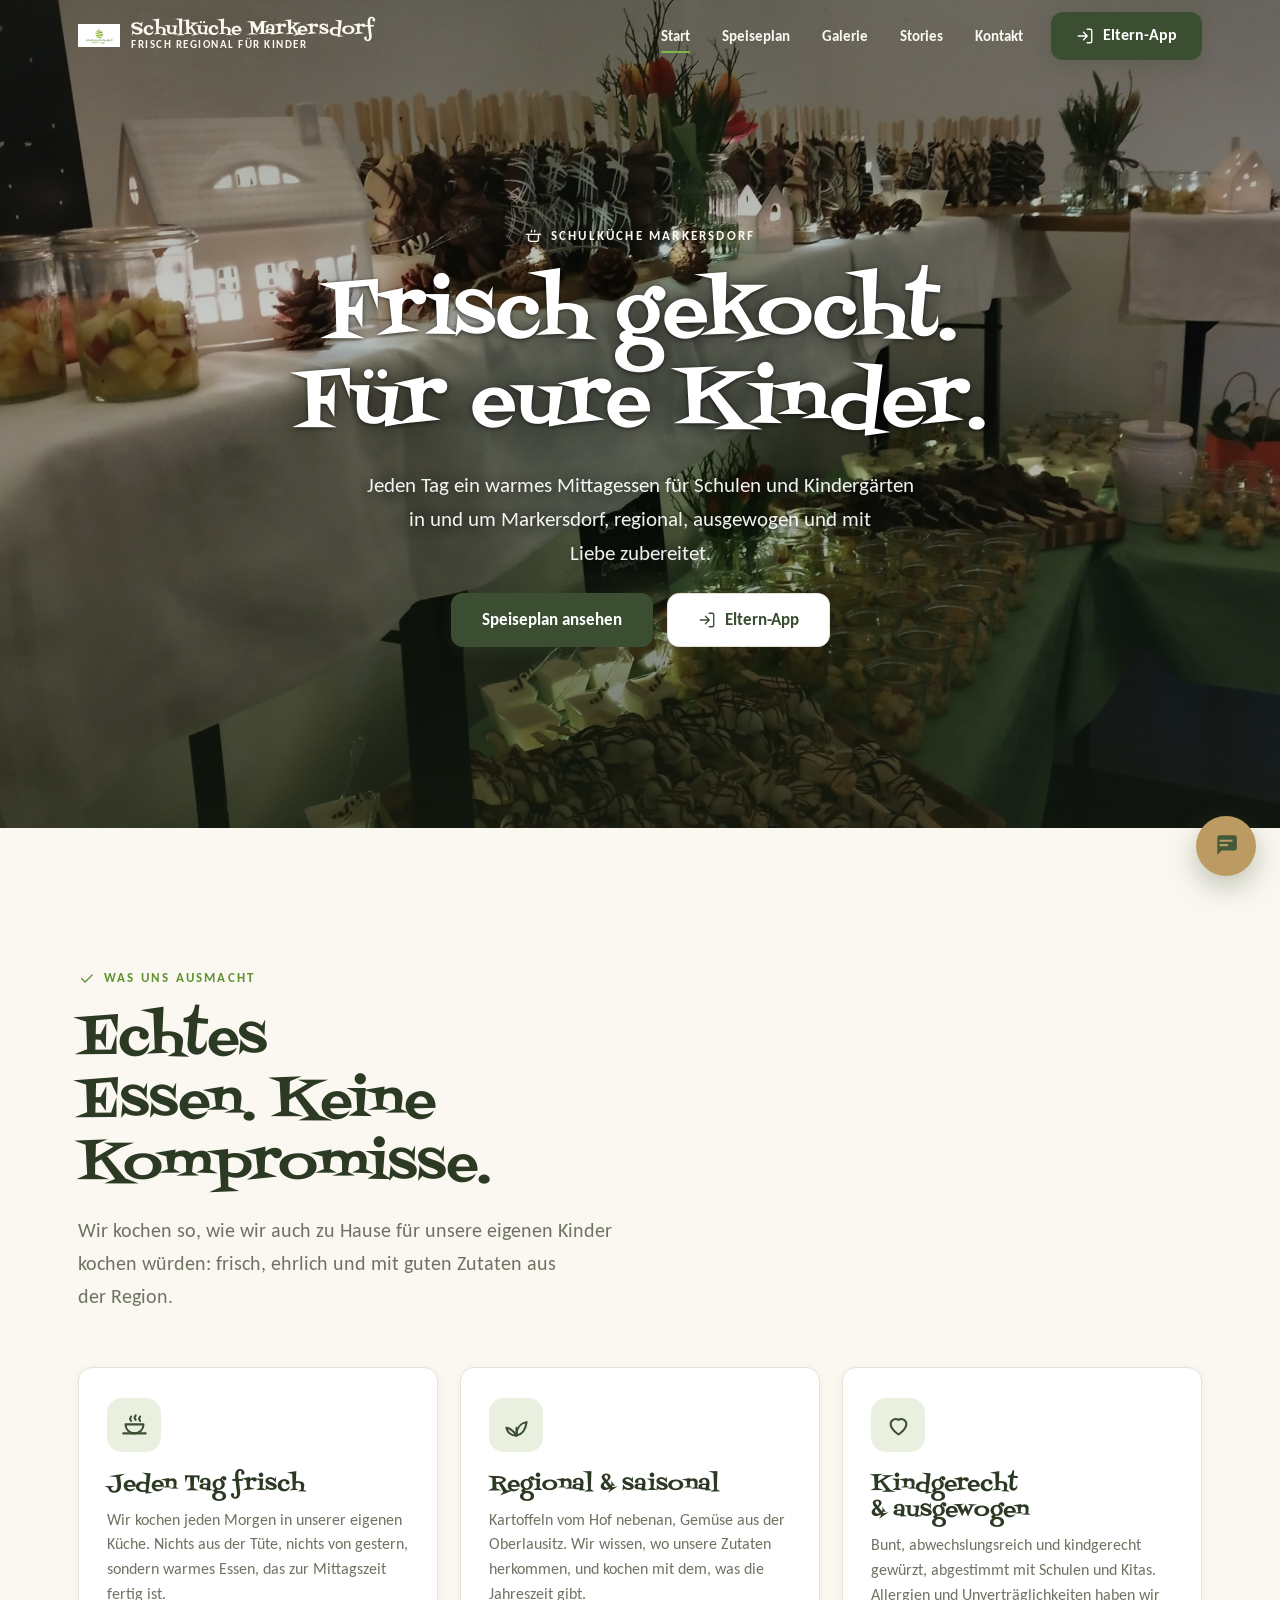
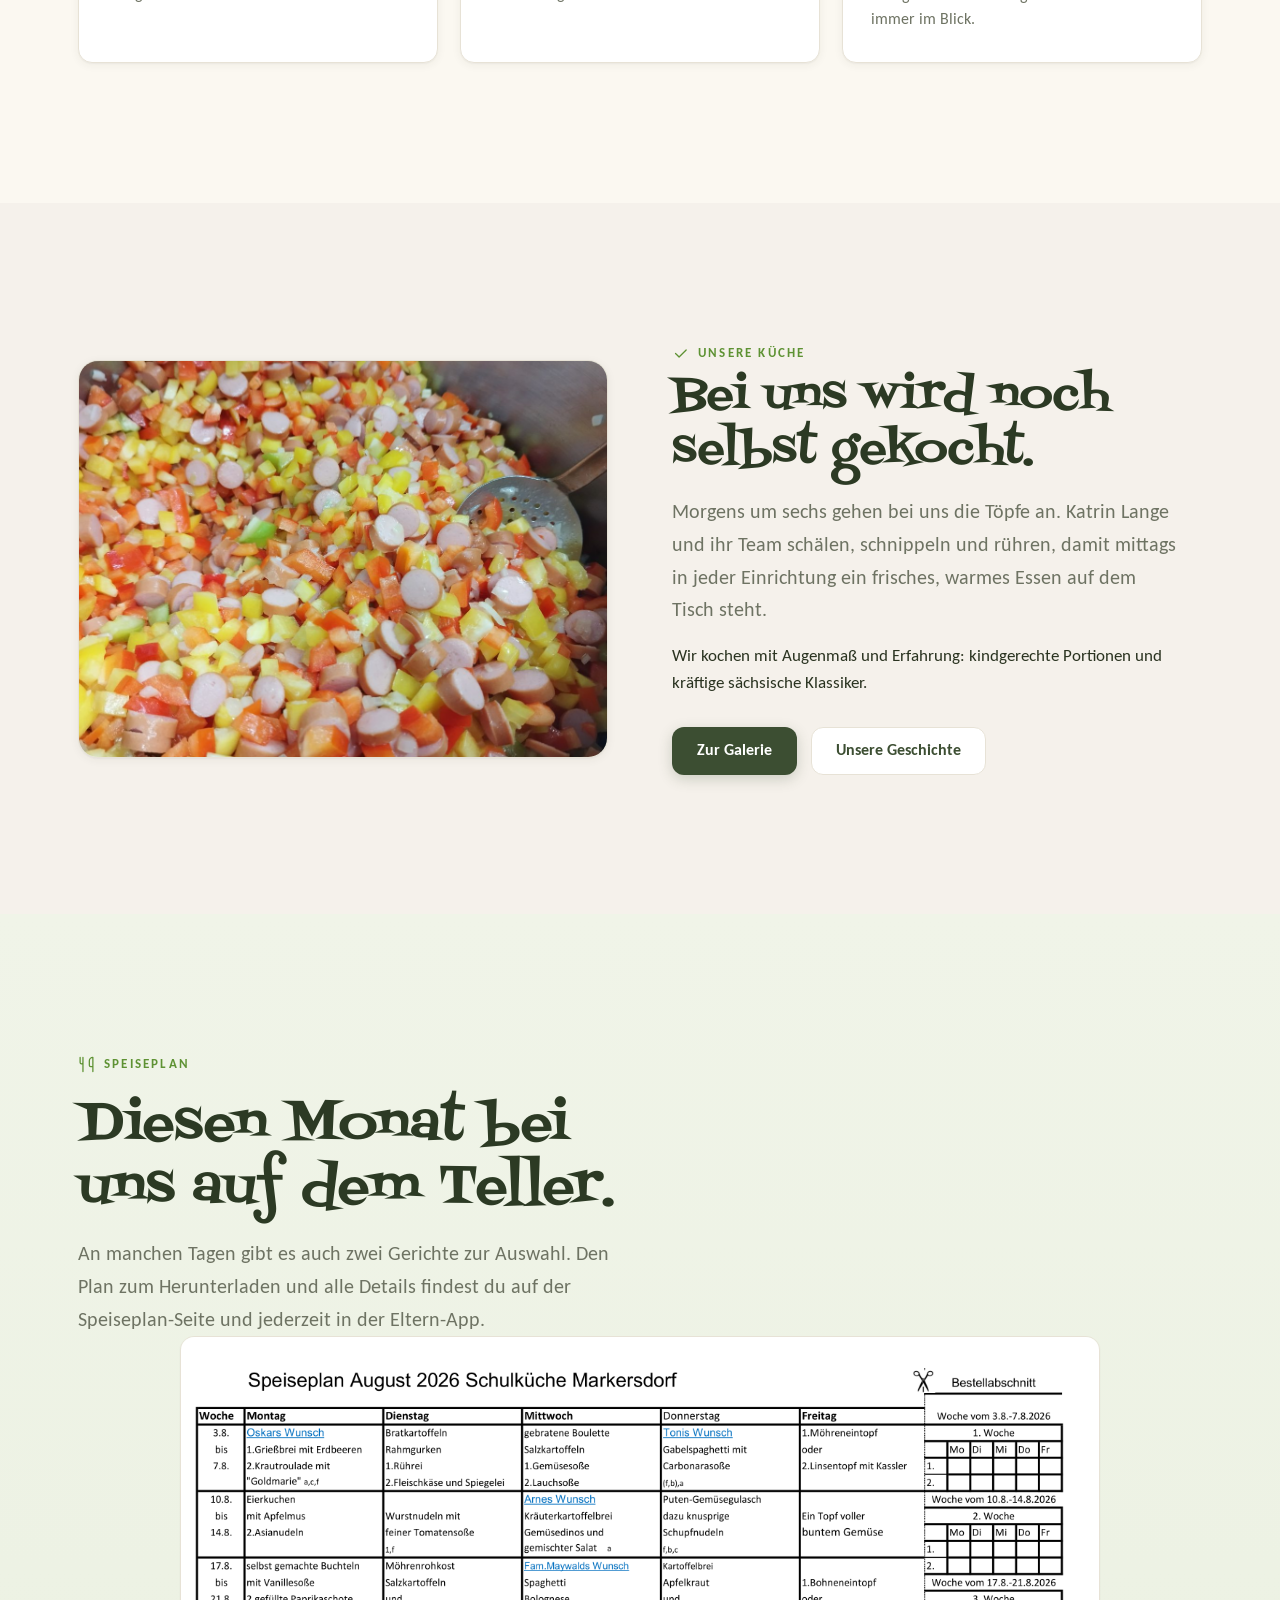
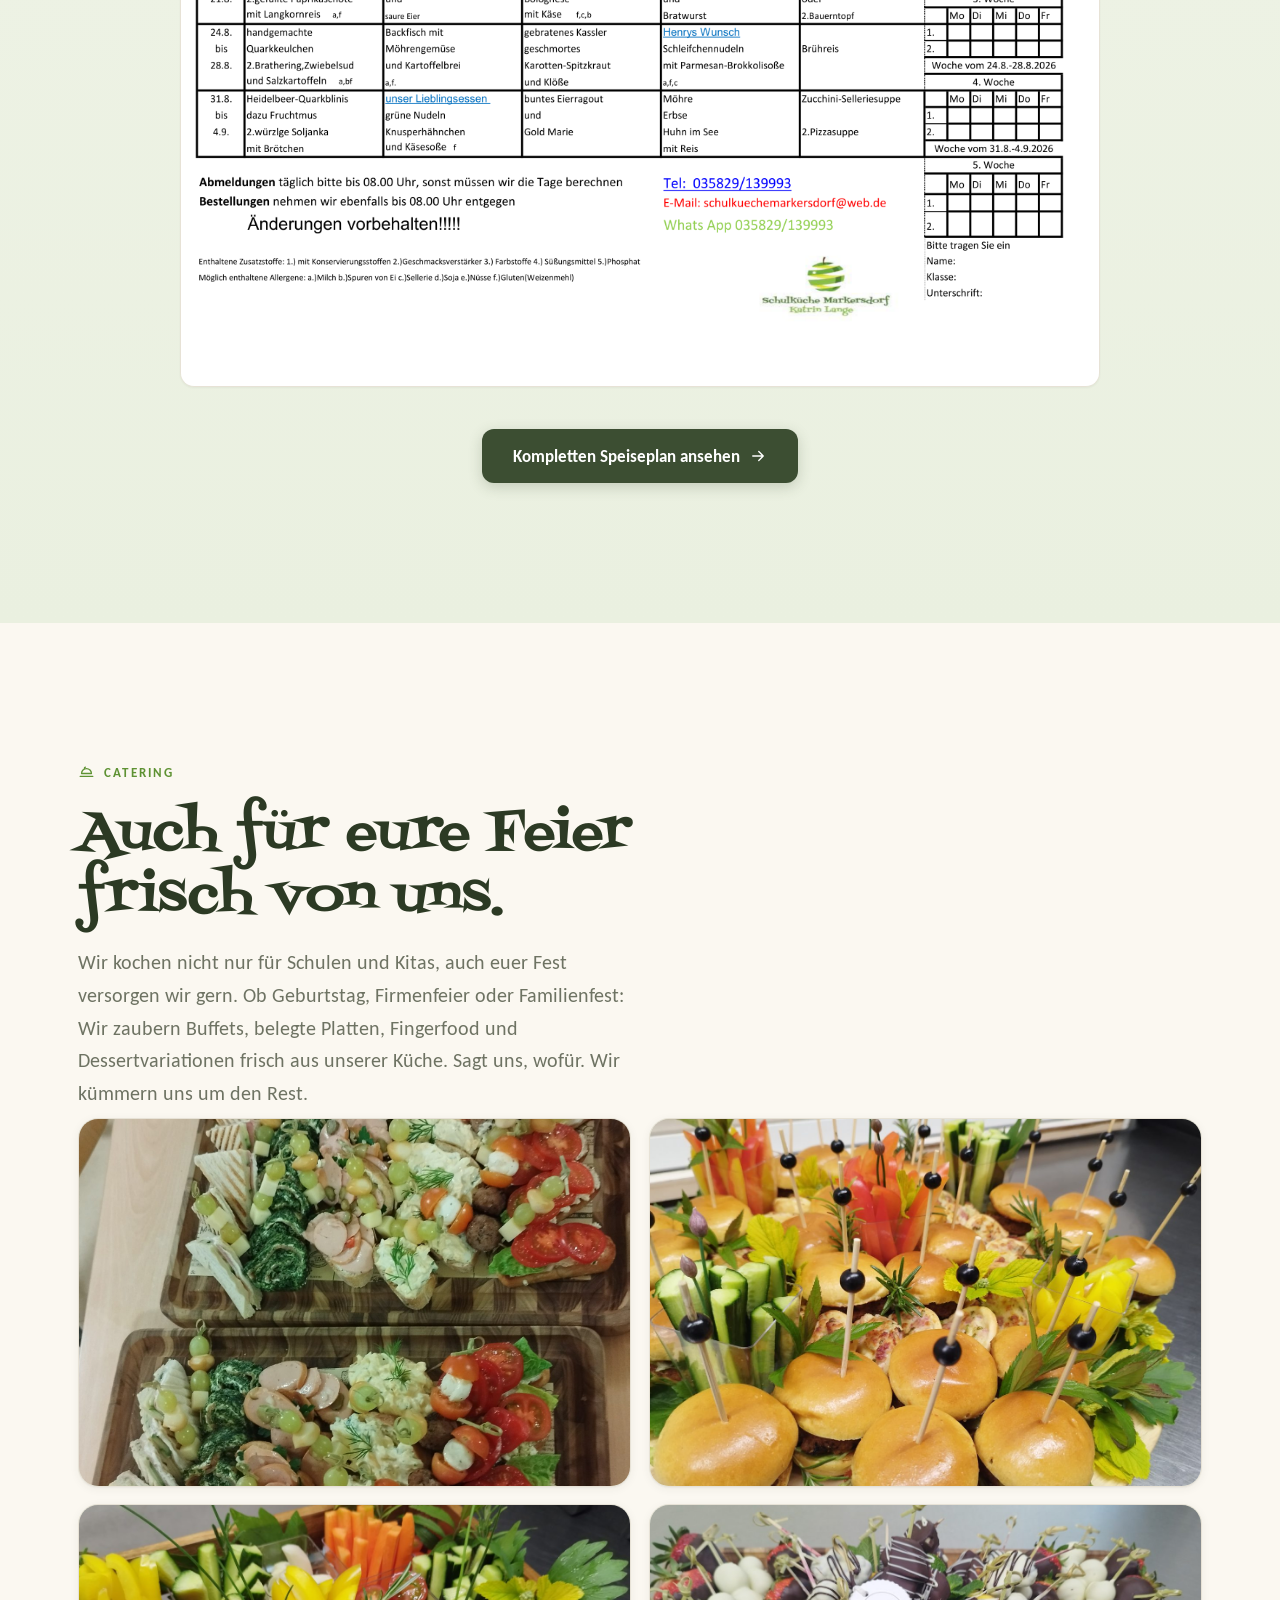
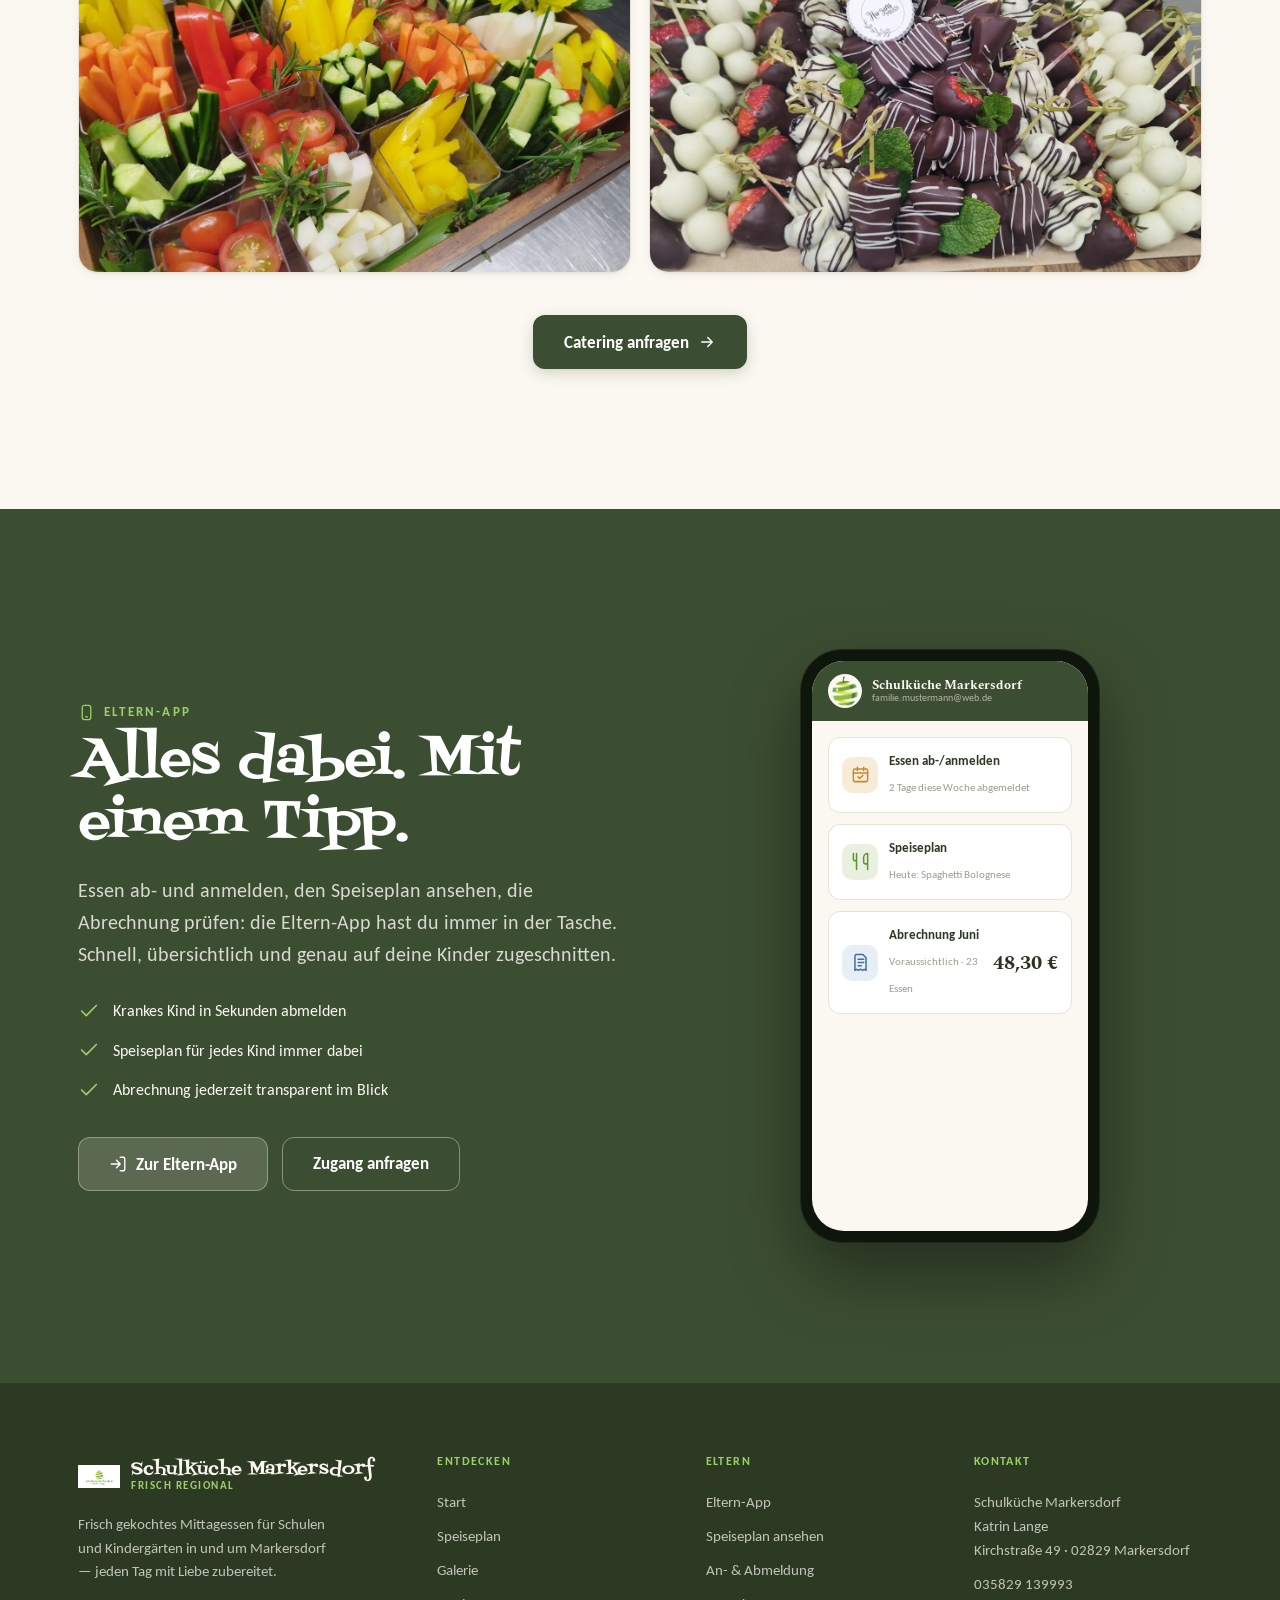
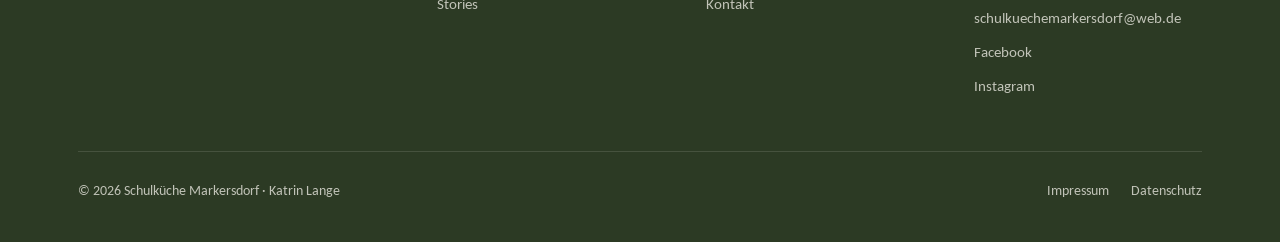
==== commit f1dc1dda: "Startseite: Titel bereinigen, Speiseplan-Teaser auf August aktualisieren, Text korrigieren - <title>" ====
--- a/index.html
+++ b/index.html
@@ -3,7 +3,7 @@
 <head>
 <meta charset="UTF-8" />
 <meta name="viewport" content="width=device-width, initial-scale=1, viewport-fit=cover" />
-<title>Schulküche Markersdorf · Frisch gekocht für eure Kinder</title>
+<title>Schulküche Markersdorf</title>
 <meta name="description" content="Frisch gekochtes Mittagessen für Schulen und Kindergärten in und um Markersdorf, regional, kindgerecht, jeden Tag mit Liebe zubereitet." />
 <link rel="stylesheet" href="assets/fonts/fonts.css" />
 <link rel="stylesheet" href="site.css" />
@@ -77,7 +77,7 @@
         <span class="eyebrow"><svg viewBox="0 0 24 24" fill="none" stroke="currentColor" stroke-width="1.8" stroke-linecap="round" stroke-linejoin="round"><path d="M5 12l5 5L20 7"/></svg> Unsere Küche</span>
         <h2>Bei uns wird noch selbst gekocht.</h2>
         <p class="lead">Morgens um sechs gehen bei uns die Töpfe an. Katrin Lange und ihr Team schälen, schnippeln und rühren, damit mittags in jeder Einrichtung ein frisches, warmes Essen auf dem Tisch steht.</p>
-        <p>Wir kochen mit Augenmaß und Erfahrung: kindgerechte Portionen, kräftige sächsische Klassiker und immer eine vegetarische Alternative dazu.</p>
+        <p>Wir kochen mit Augenmaß und Erfahrung: kindgerechte Portionen und kräftige sächsische Klassiker.</p>
         <div class="split-actions">
           <a class="btn btn-primary" href="galerie.html">Zur Galerie</a>
           <a class="btn btn-ghost" href="stories.html">Unsere Geschichte</a>
@@ -95,11 +95,11 @@
     <div class="section-head reveal">
       <span class="eyebrow"><svg viewBox="0 0 24 24" fill="none" stroke="currentColor" stroke-width="1.8" stroke-linecap="round" stroke-linejoin="round"><path d="M3 2v7c0 1.1.9 2 2 2a2 2 0 0 0 2-2V2M7 2v20M21 15V2a5 5 0 0 0-5 5v6c0 1.1.9 2 2 2h3Zm0 0v7"/></svg> Speiseplan</span>
       <h2>Diesen Monat bei uns auf dem Teller.</h2>
-      <p class="lead">Jeden Tag zwei Gerichte zur Wahl, eines davon immer vegetarisch. Den Plan zum Herunterladen und alle Details findest du auf der Speiseplan-Seite und jederzeit in der Eltern-App.</p>
+      <p class="lead">An manchen Tagen gibt es auch zwei Gerichte zur Auswahl. Den Plan zum Herunterladen und alle Details findest du auf der Speiseplan-Seite und jederzeit in der Eltern-App.</p>
     </div>
 
     <div class="photo reveal" style="border-radius:var(--r);overflow:hidden;box-shadow:var(--shadow-sm);border:1px solid var(--line);max-width:920px;margin:0 auto">
-      <img src="assets/bilder/speiseplan-juni-2026.png" alt="Speiseplan Juni 2026 der Schulküche Markersdorf" loading="lazy" style="width:100%;display:block" />
+      <img src="assets/bilder/speiseplan-august-2026.png" alt="Speiseplan August 2026 der Schulküche Markersdorf" loading="lazy" style="width:100%;display:block" />
     </div>
 
     <div class="reveal d2" style="margin-top:42px;display:flex;justify-content:center">
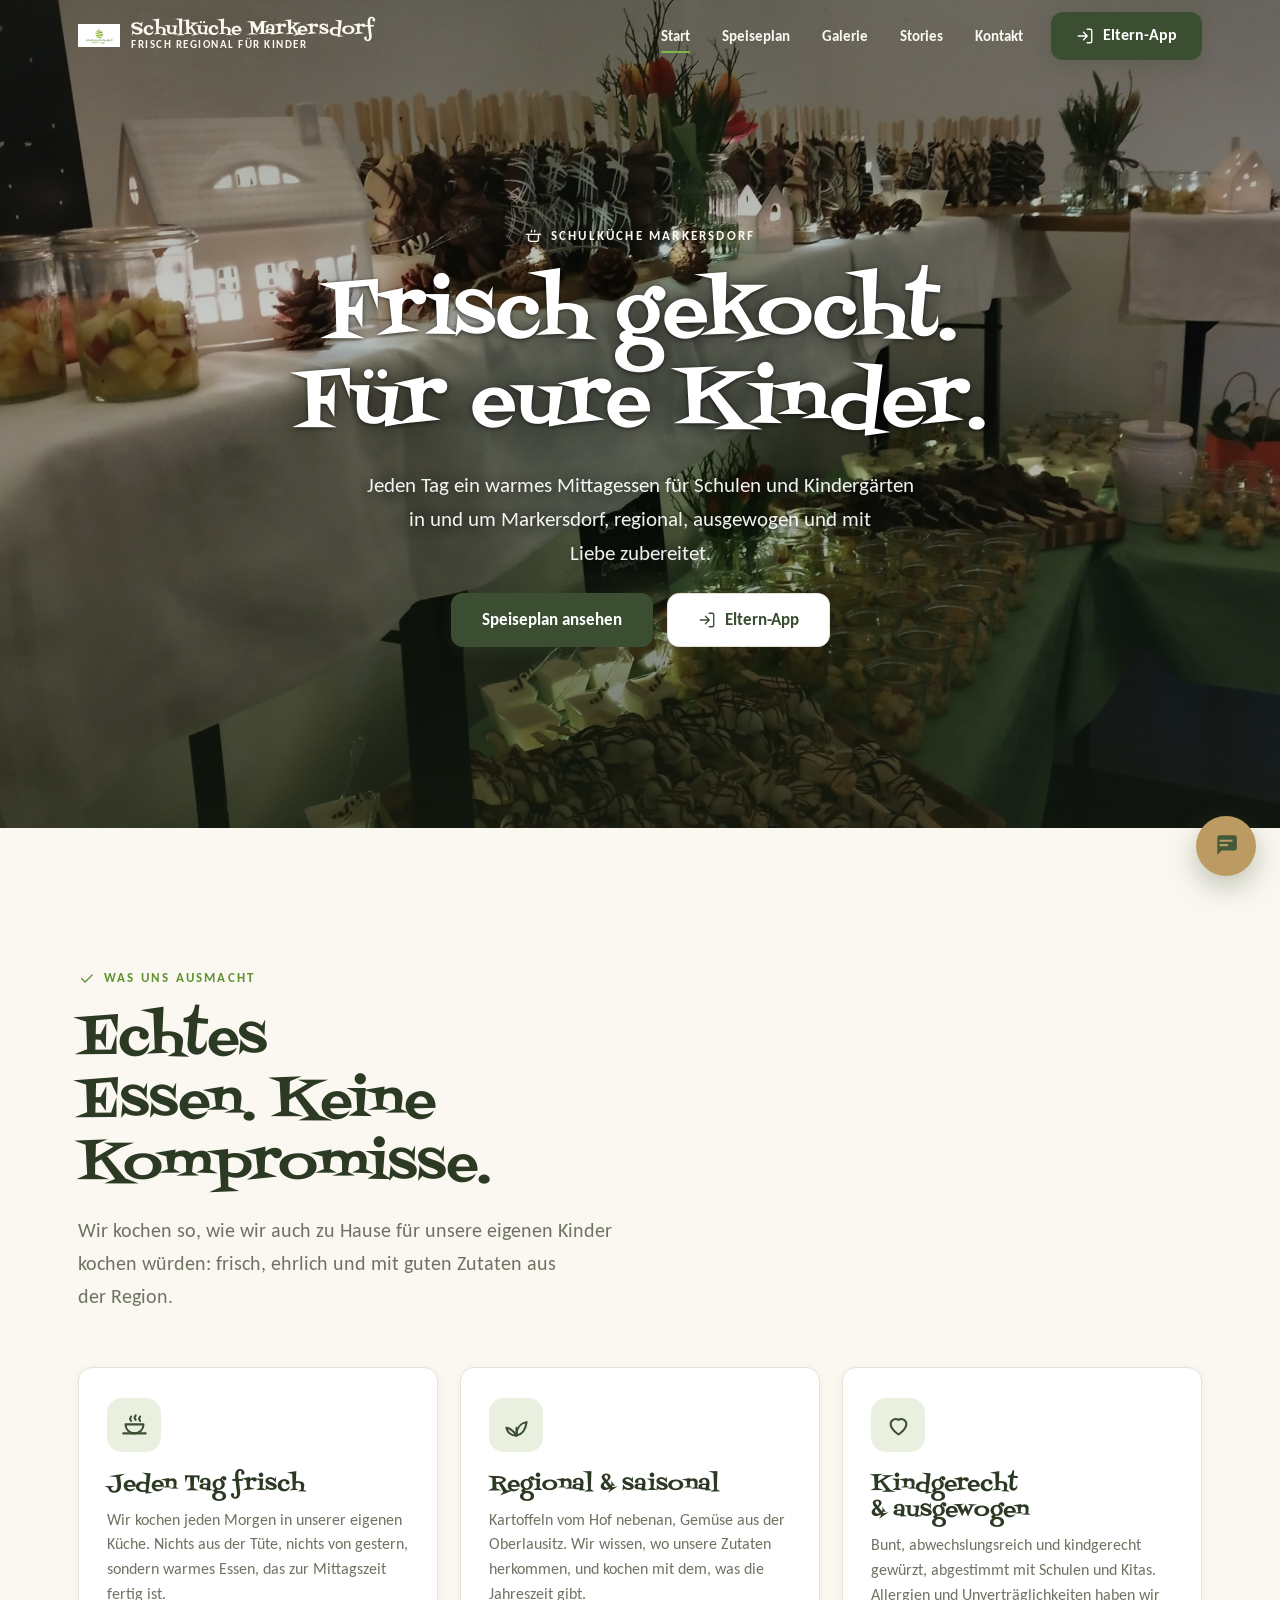
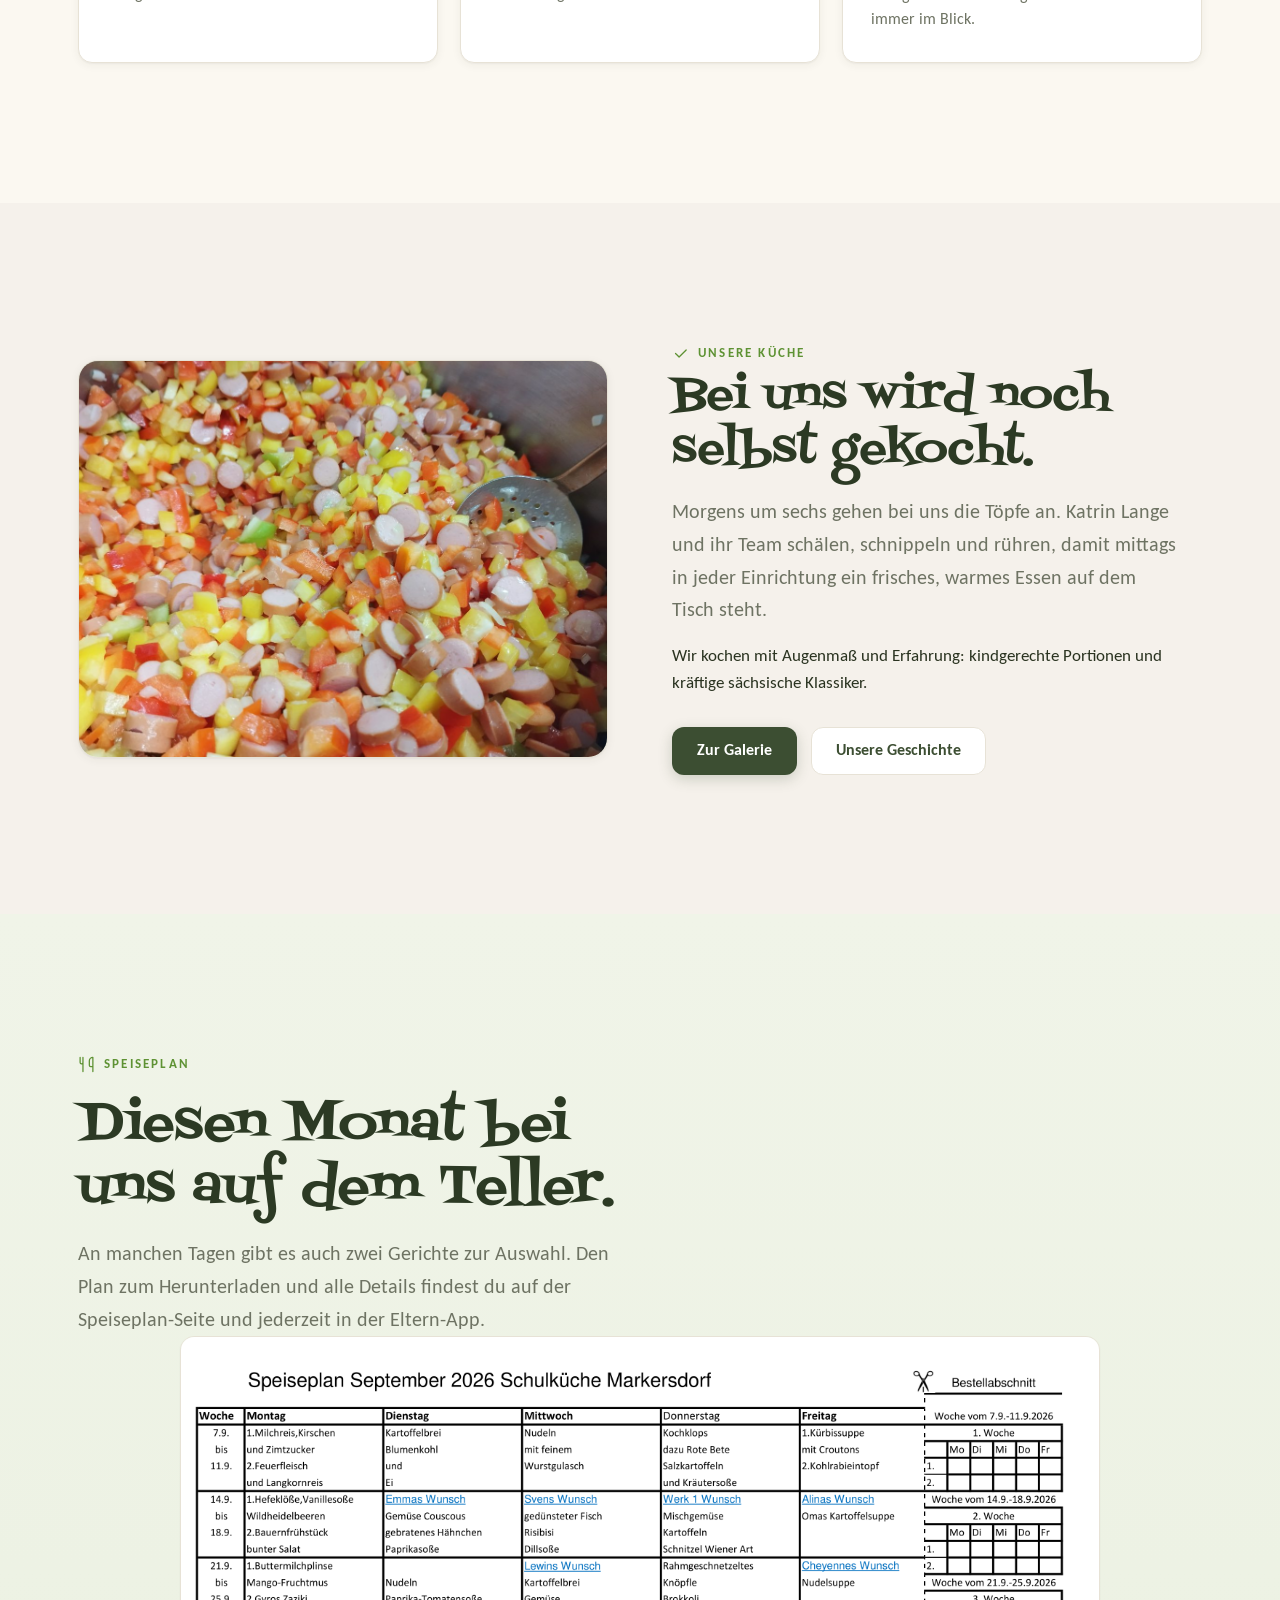
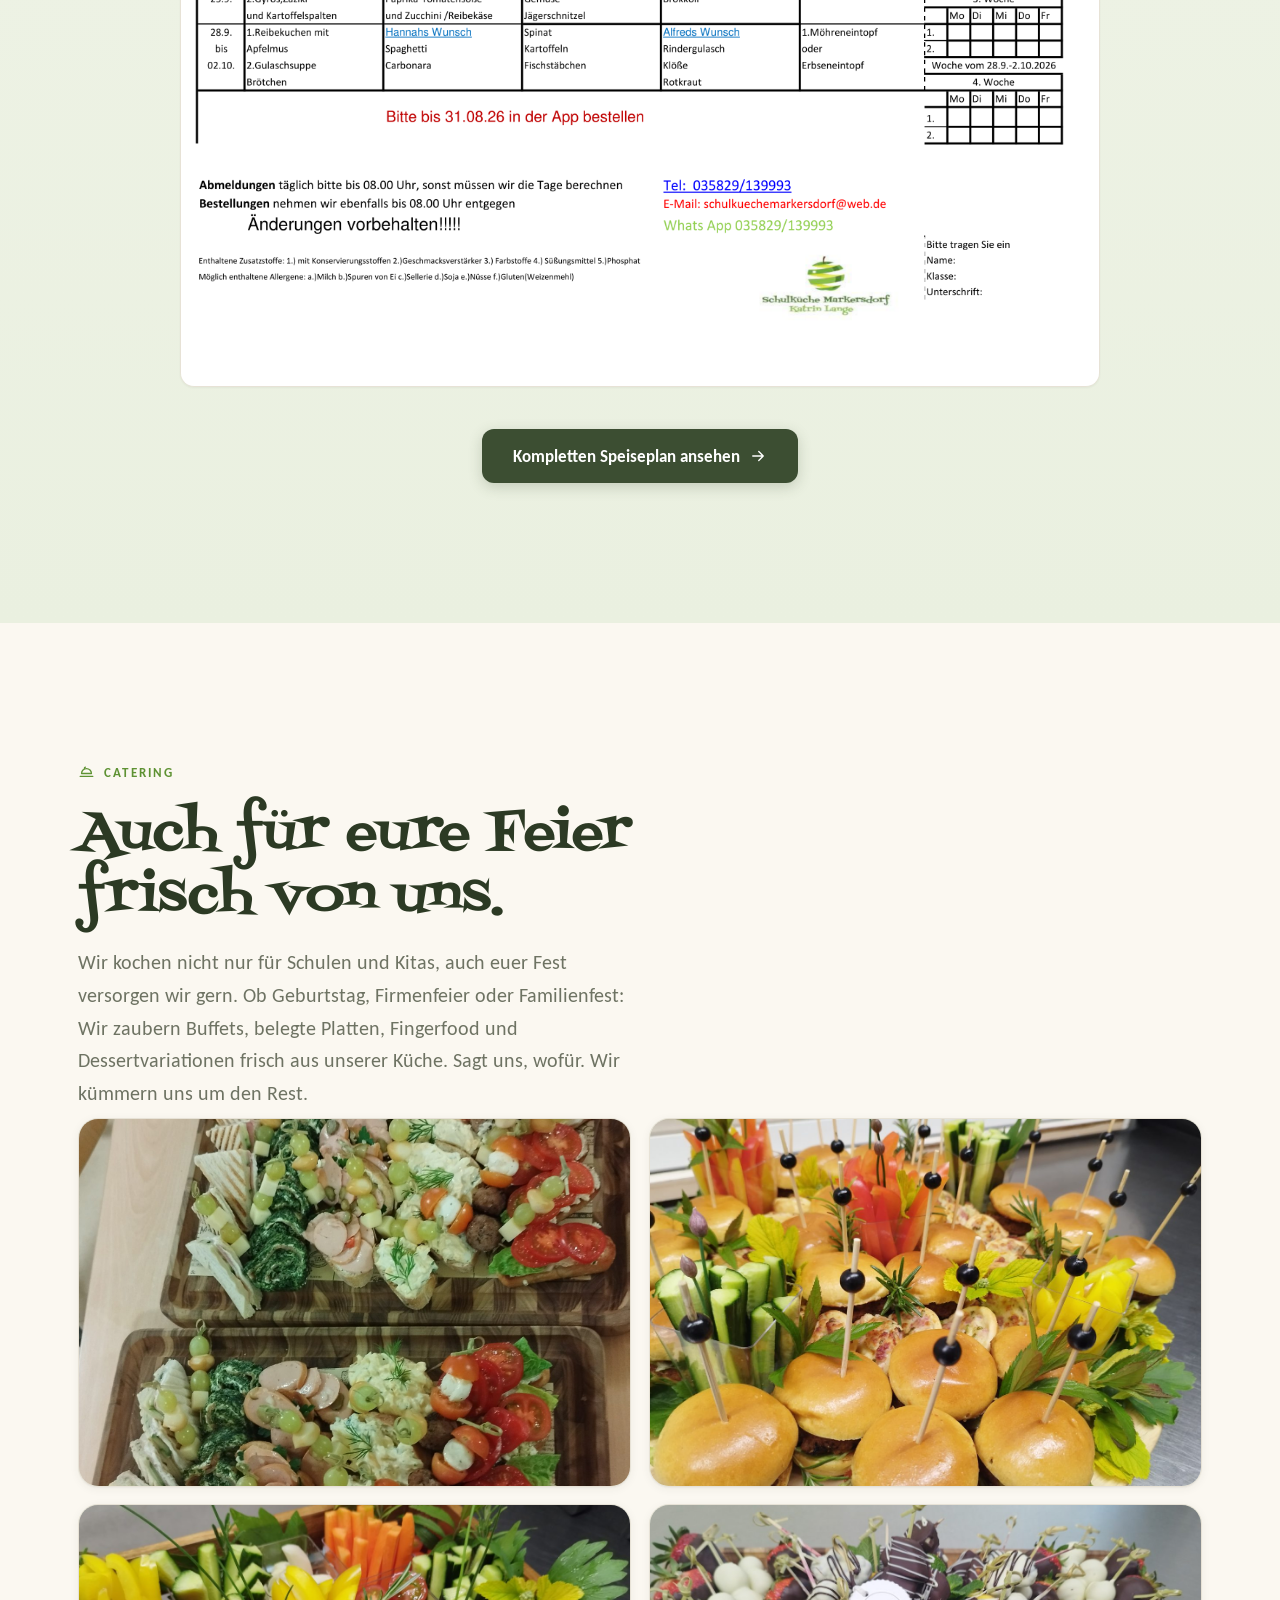
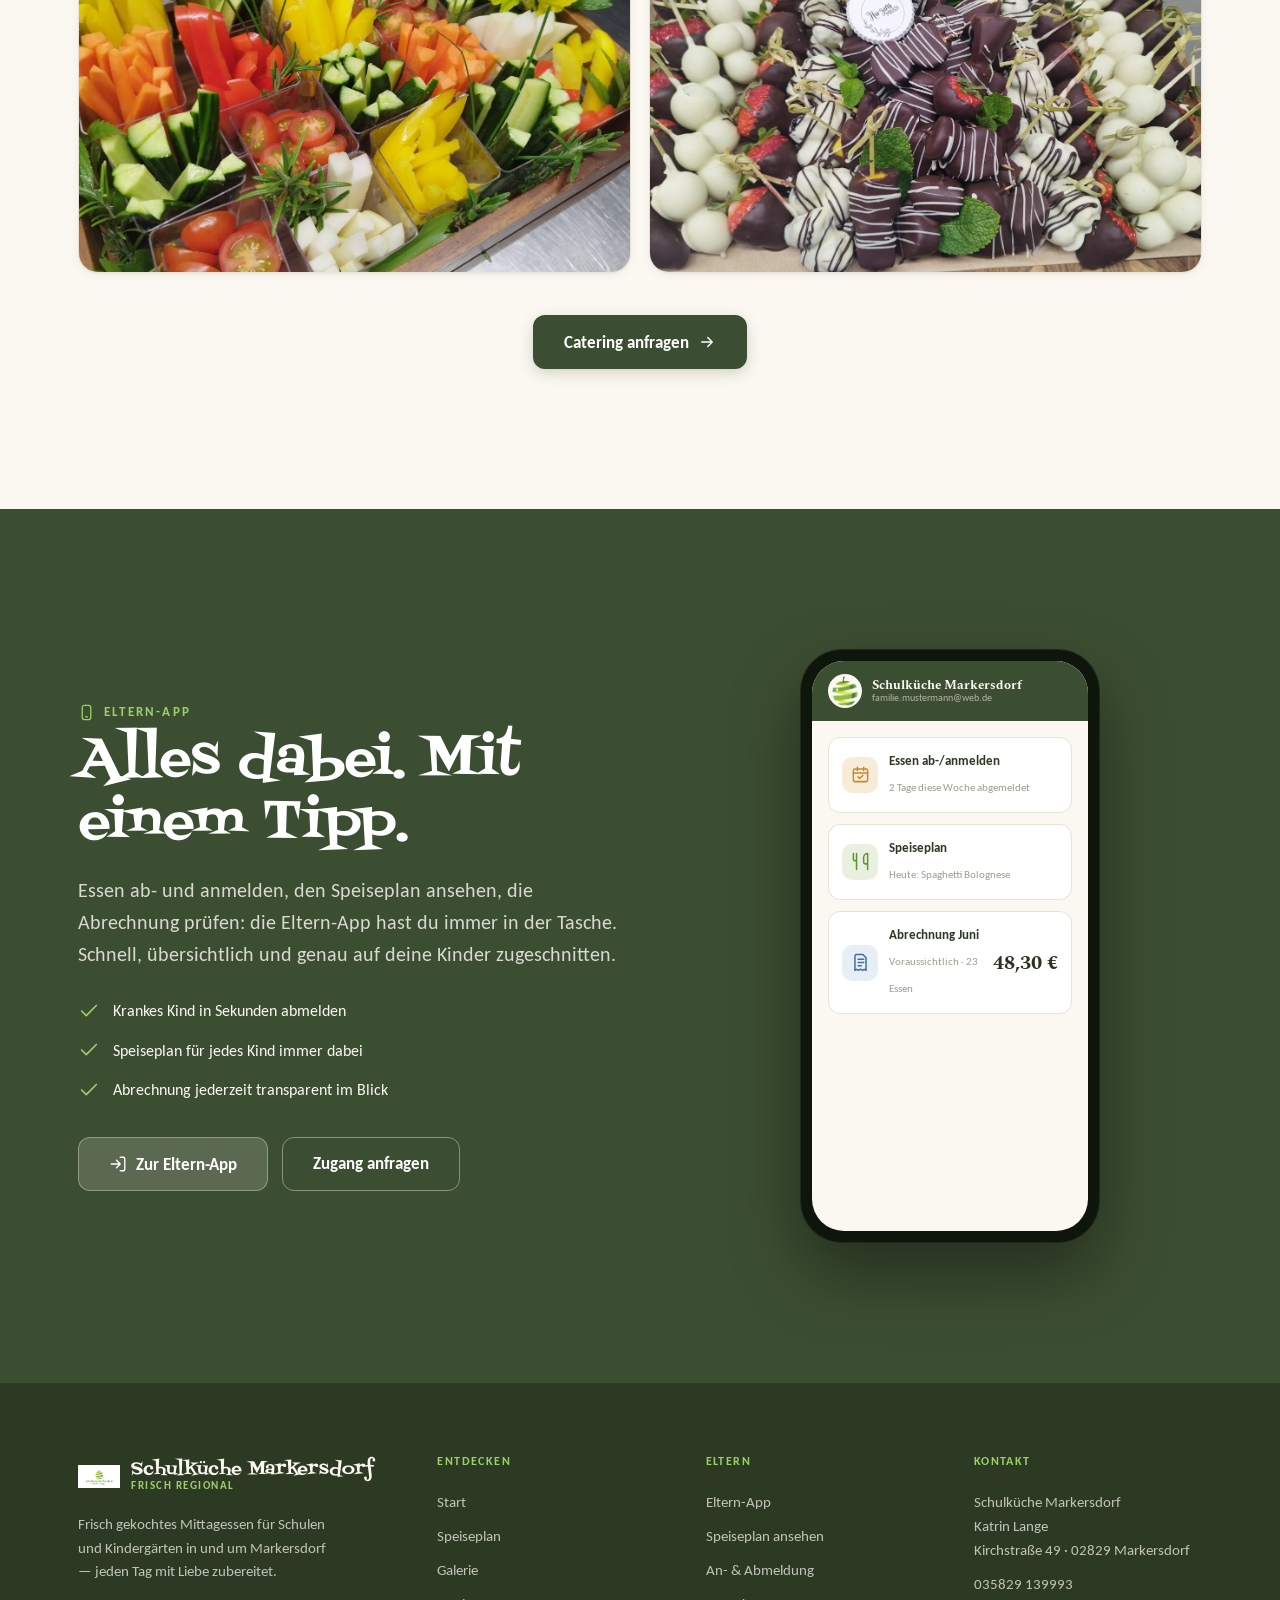
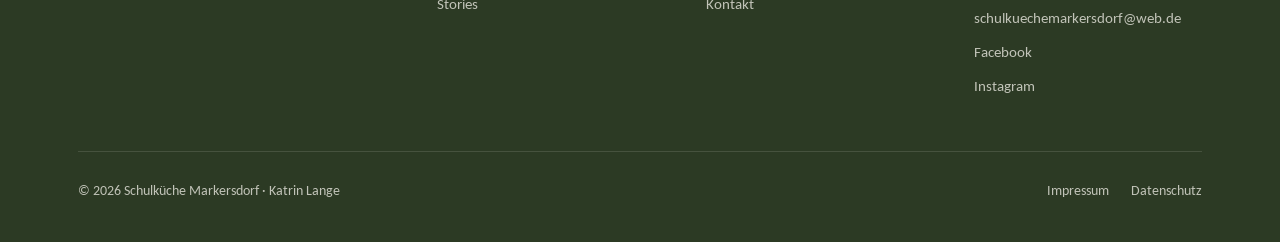
==== commit 1bb0ad7a: "Speiseplan September 2026 aktualisieren" ====
--- a/index.html
+++ b/index.html
@@ -99,7 +99,7 @@
     </div>
 
     <div class="photo reveal" style="border-radius:var(--r);overflow:hidden;box-shadow:var(--shadow-sm);border:1px solid var(--line);max-width:920px;margin:0 auto">
-      <img src="assets/bilder/speiseplan-august-2026.png" alt="Speiseplan August 2026 der Schulküche Markersdorf" loading="lazy" style="width:100%;display:block" />
+      <img src="assets/bilder/speiseplan-september-2026.png" alt="Speiseplan September 2026 der Schulküche Markersdorf" loading="lazy" style="width:100%;display:block" />
     </div>
 
     <div class="reveal d2" style="margin-top:42px;display:flex;justify-content:center">
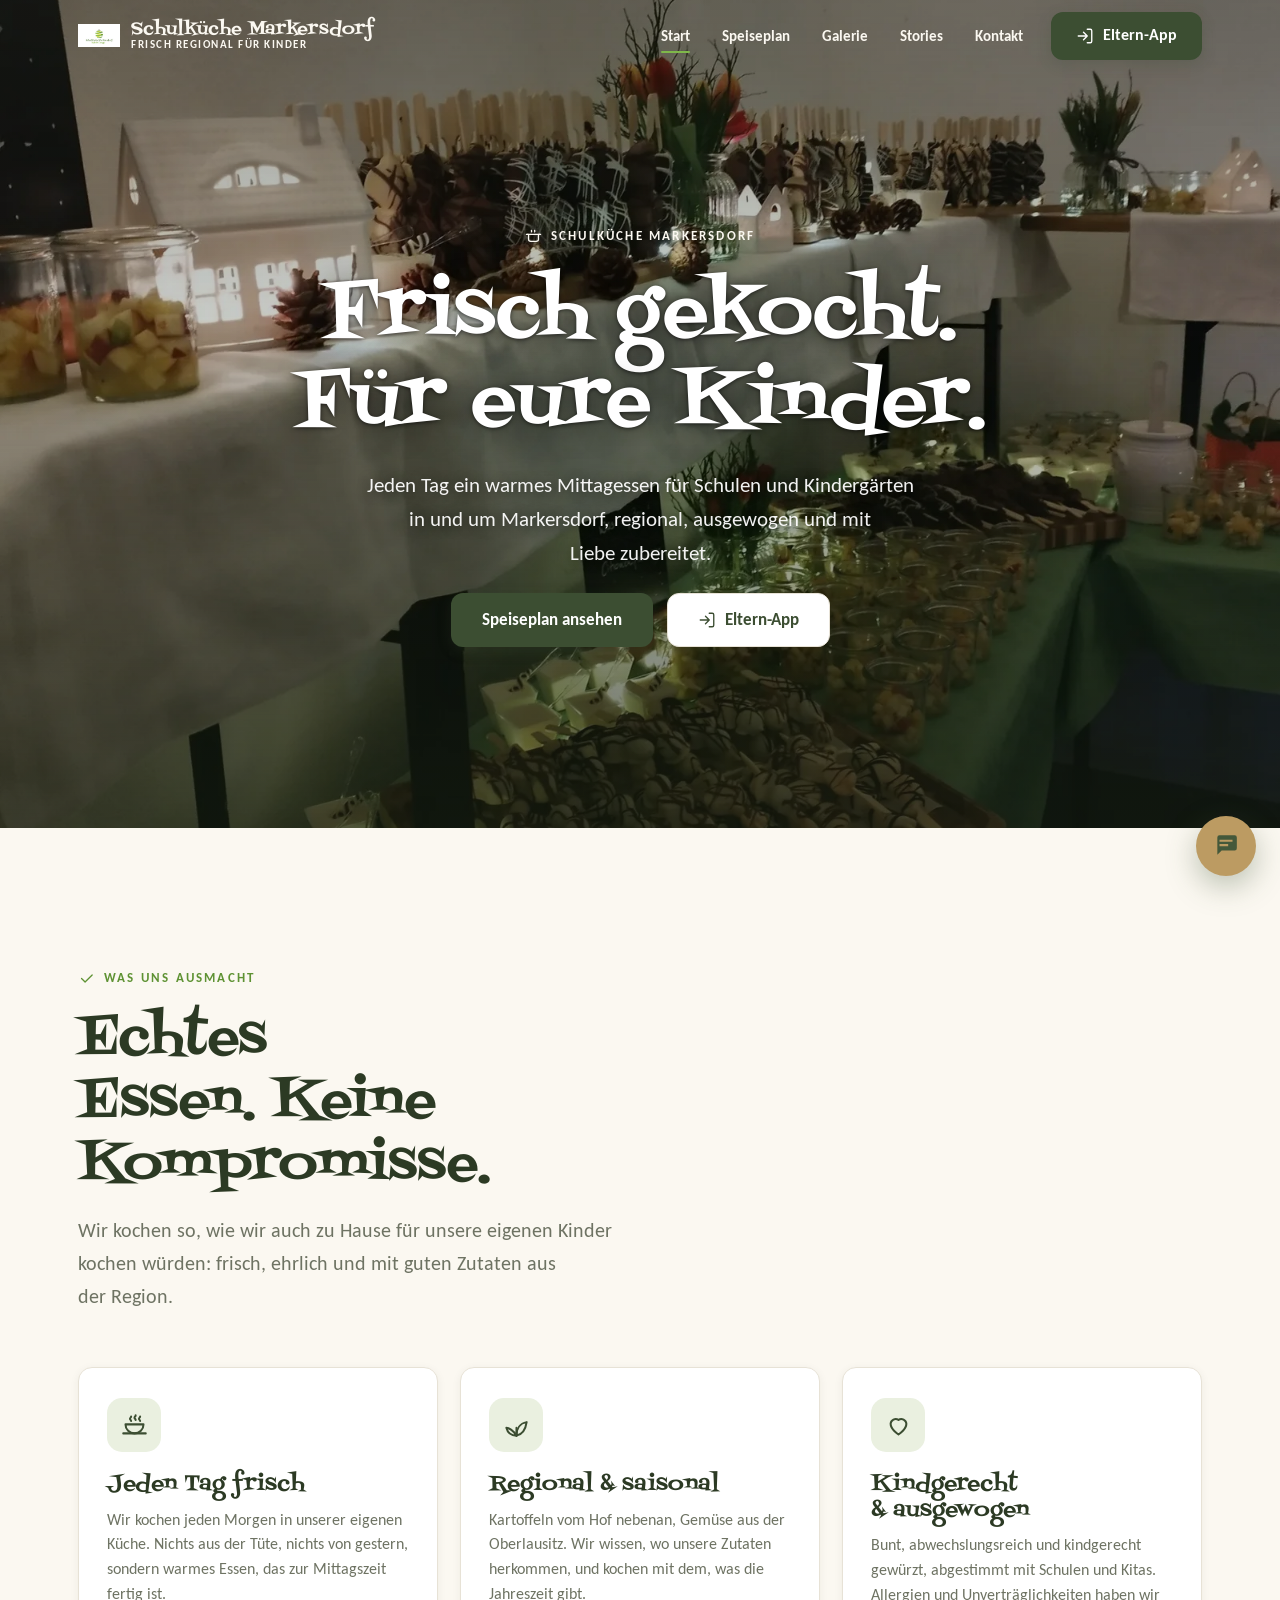
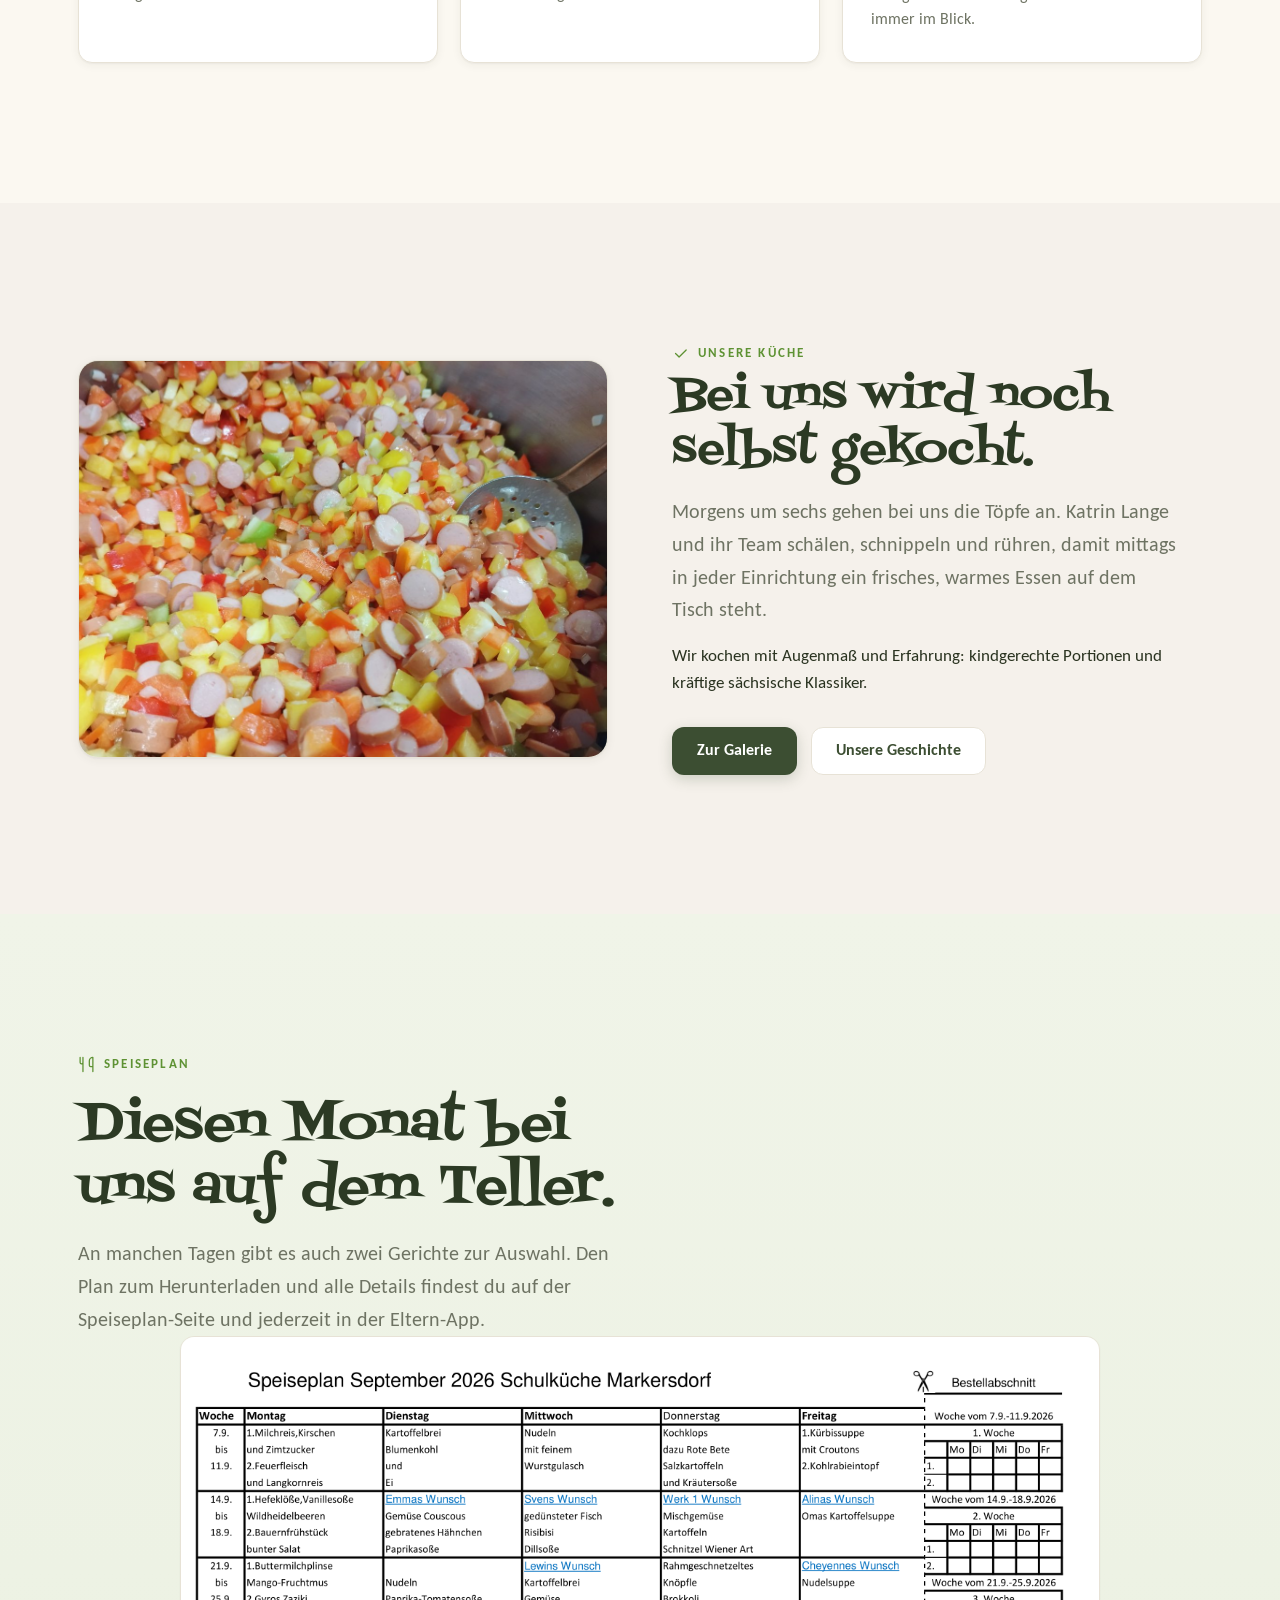
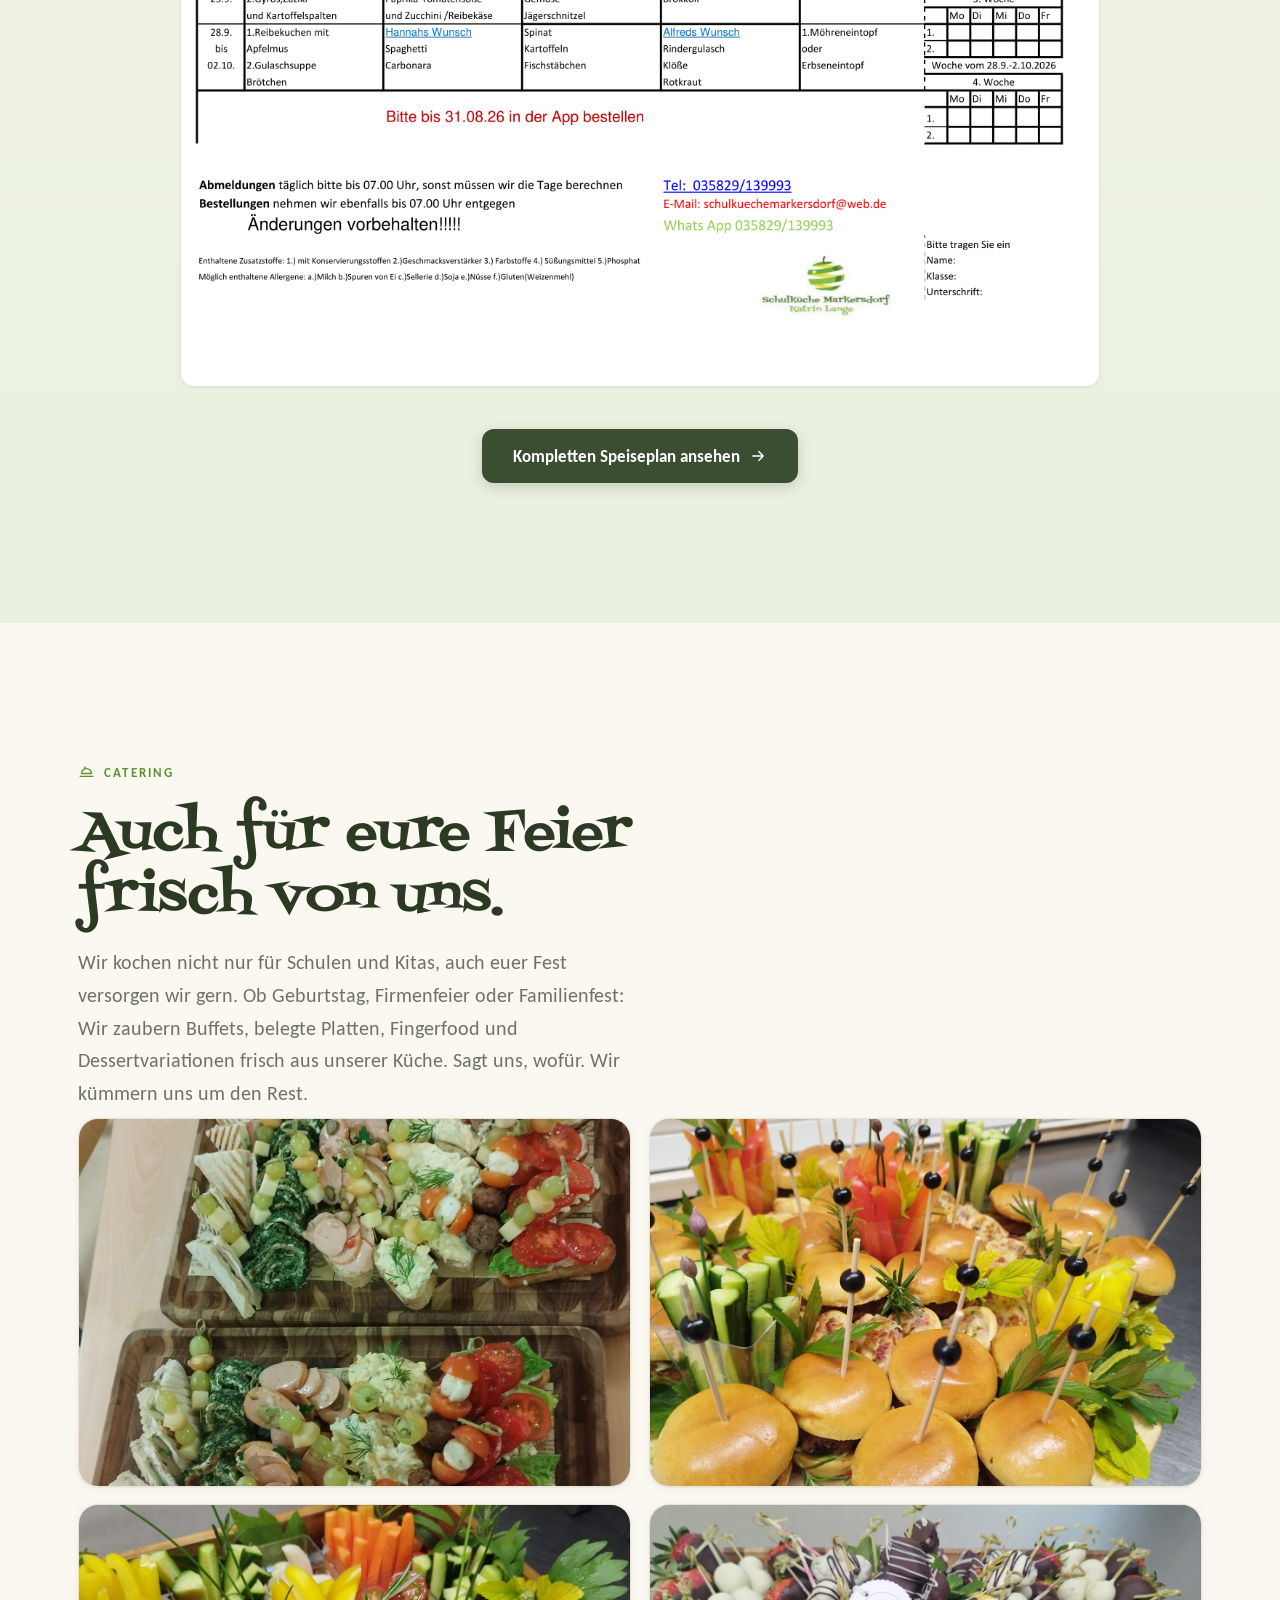
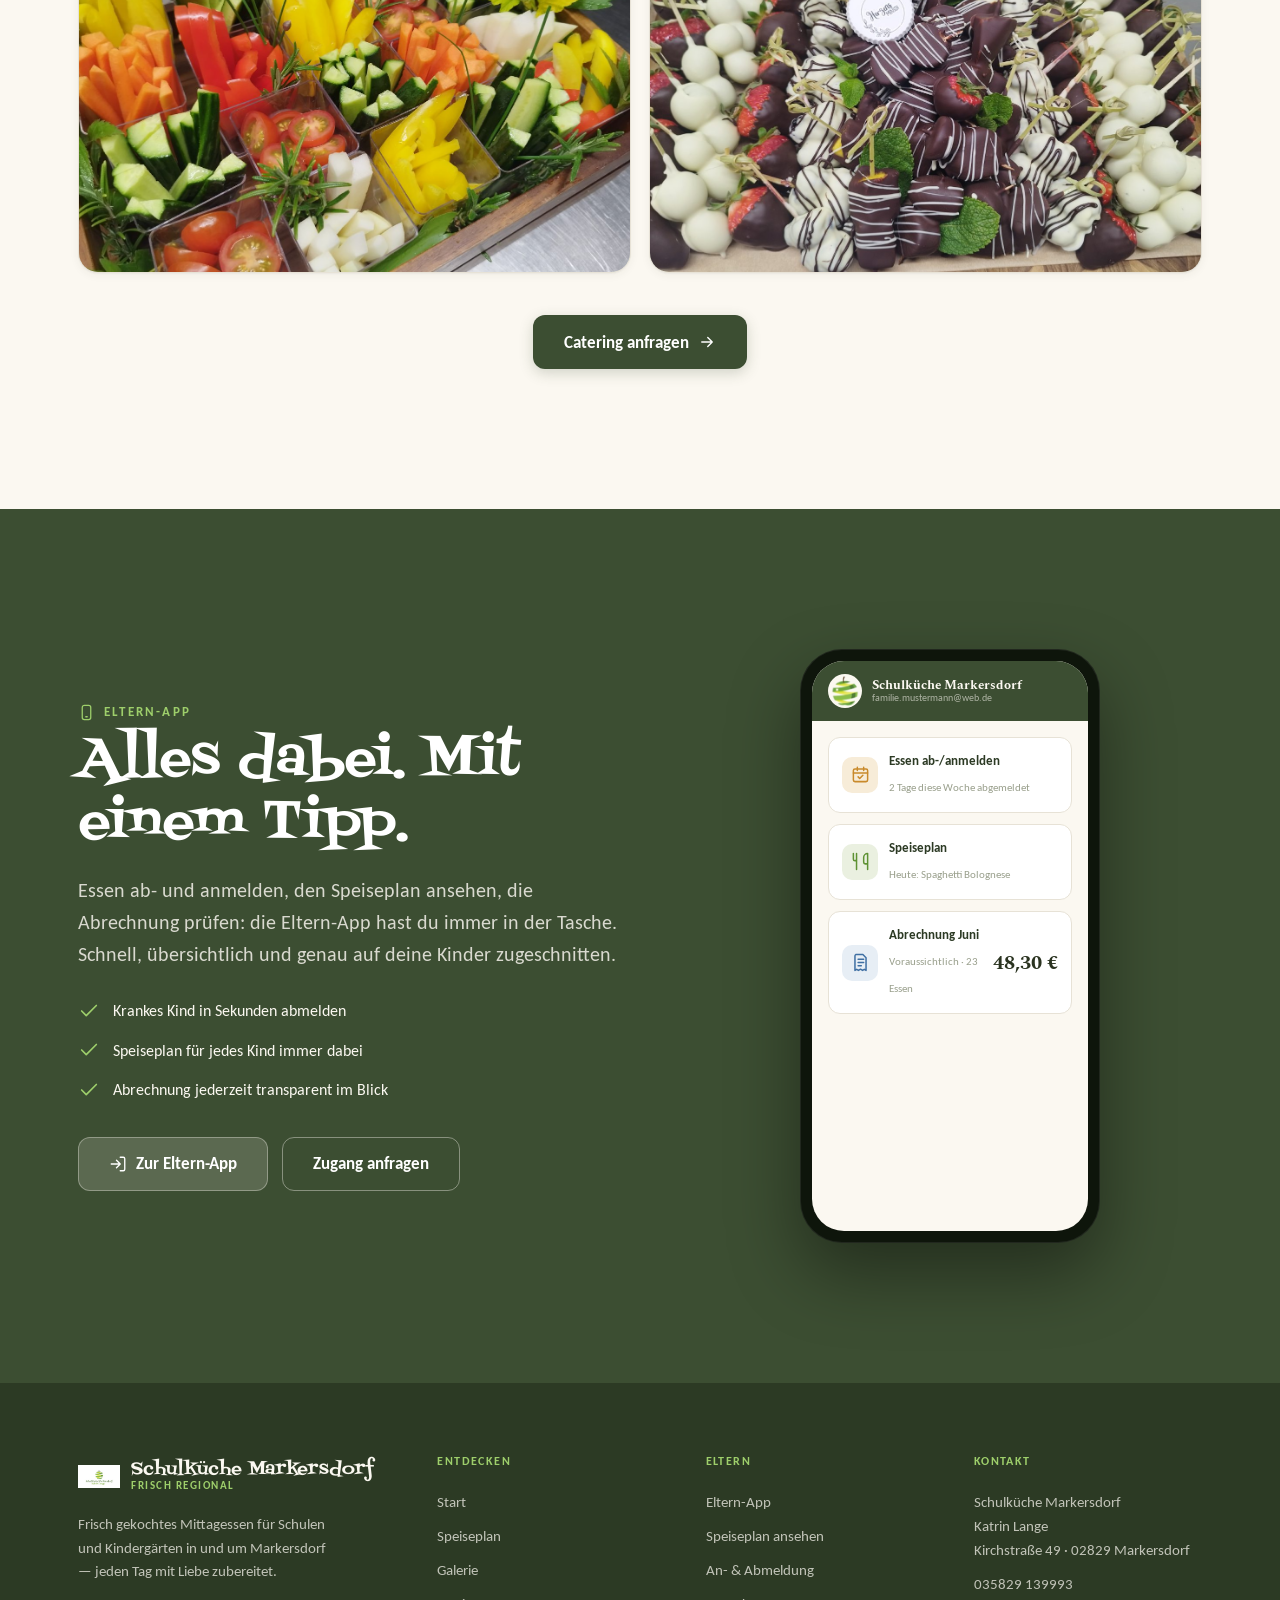
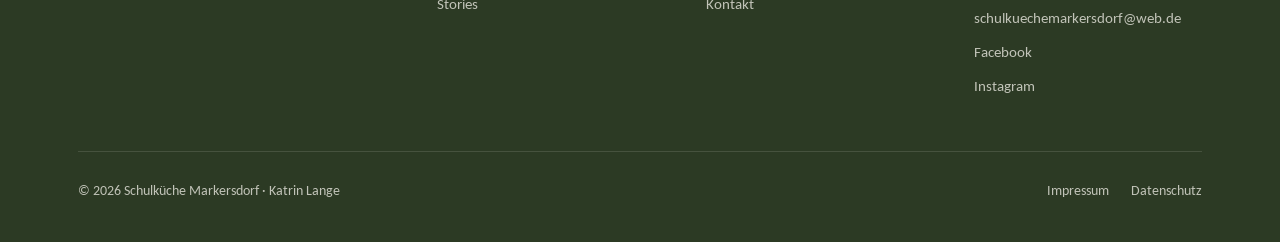
==== commit df014eb8: "perf: optimize responsive hero image" ====
--- a/index.html
+++ b/index.html
@@ -7,6 +7,7 @@
 <meta name="description" content="Frisch gekochtes Mittagessen für Schulen und Kindergärten in und um Markersdorf, regional, kindgerecht, jeden Tag mit Liebe zubereitet." />
 <link rel="stylesheet" href="assets/fonts/fonts.css" />
 <link rel="stylesheet" href="site.css" />
+<link rel="preload" as="image" href="assets/bilder/hero-startseite-768.webp" imagesrcset="assets/bilder/hero-startseite-768.webp 768w, assets/bilder/hero-startseite-1600.webp 1600w" imagesizes="100vw" fetchpriority="high" />
 
 <link rel="icon" type="image/svg+xml" href="data:image/svg+xml,%3Csvg xmlns=%27http://www.w3.org/2000/svg%27 viewBox=%270 0 32 32%27%3E%3Ccircle cx=%2716%27 cy=%2716%27 r=%2715%27 fill=%27%2344583a%27/%3E%3Ctext x=%2716%27 y=%2722%27 font-family=%27Georgia,serif%27 font-size=%2718%27 font-weight=%27700%27 font-style=%27italic%27 text-anchor=%27middle%27 fill=%27%23bc9b62%27%3ES%3C/text%3E%3C/svg%3E" />
 <link rel="stylesheet" href="assets/chatbot.css" />
@@ -18,7 +19,7 @@
      ============================================================ -->
 <section class="hero hero-static">
   <div class="hero-media" aria-hidden="true">
-    <img src="assets/bilder/hero-startseite.jpg" alt="" fetchpriority="high" onerror="this.remove();" />
+    <img src="assets/bilder/hero-startseite.jpg" srcset="assets/bilder/hero-startseite-768.webp 768w, assets/bilder/hero-startseite-1600.webp 1600w" sizes="100vw" alt="" fetchpriority="high" onerror="this.remove();" />
   </div>
   <div class="hero-content">
     <span class="eyebrow"><svg viewBox="0 0 24 24" fill="none" stroke="currentColor" stroke-width="1.8" stroke-linecap="round" stroke-linejoin="round"><path d="M3 9h18"/><path d="M5 9v7a3 3 0 0 0 3 3h8a3 3 0 0 0 3-3V9"/><path d="M2 9h2M20 9h2"/><path d="M9 5.5c.7-.7.5-1.5 0-2.2M13.5 5.5c.7-.7.5-1.5 0-2.2"/></svg> Schulküche Markersdorf</span>
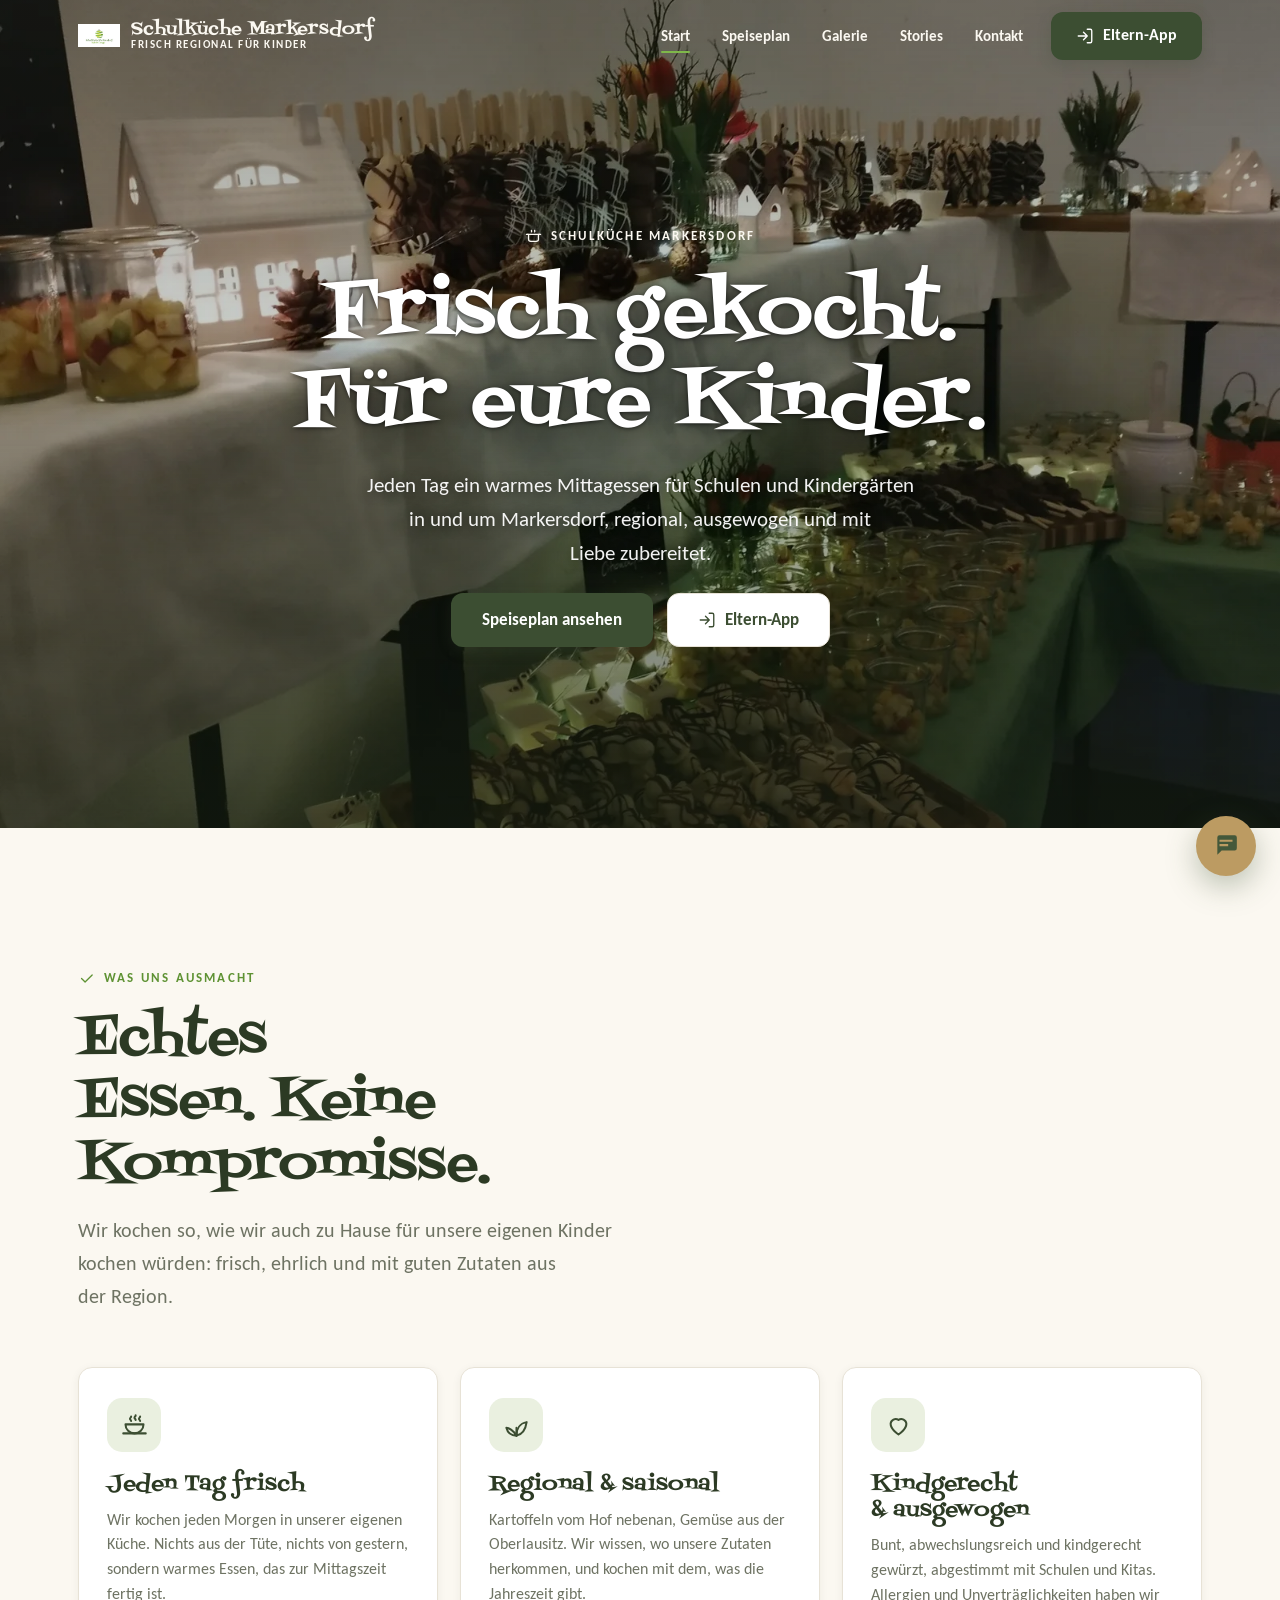
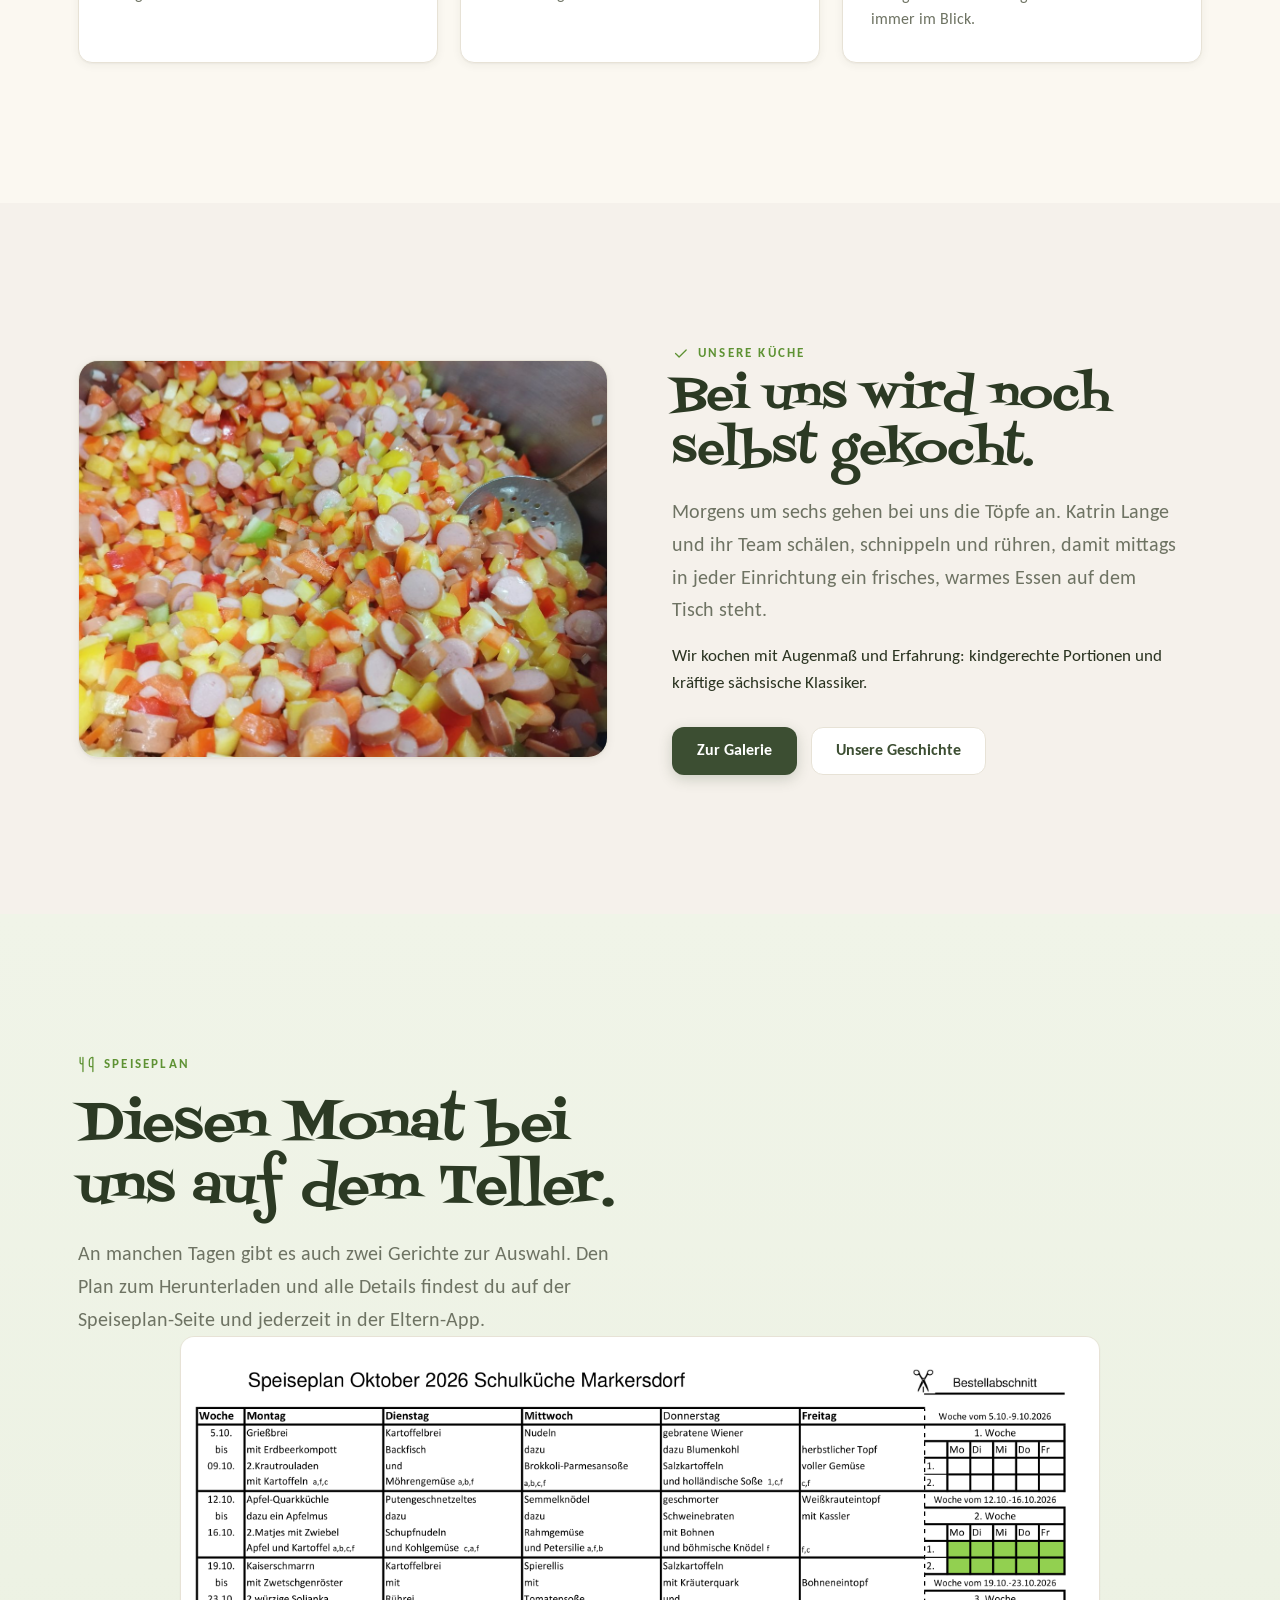
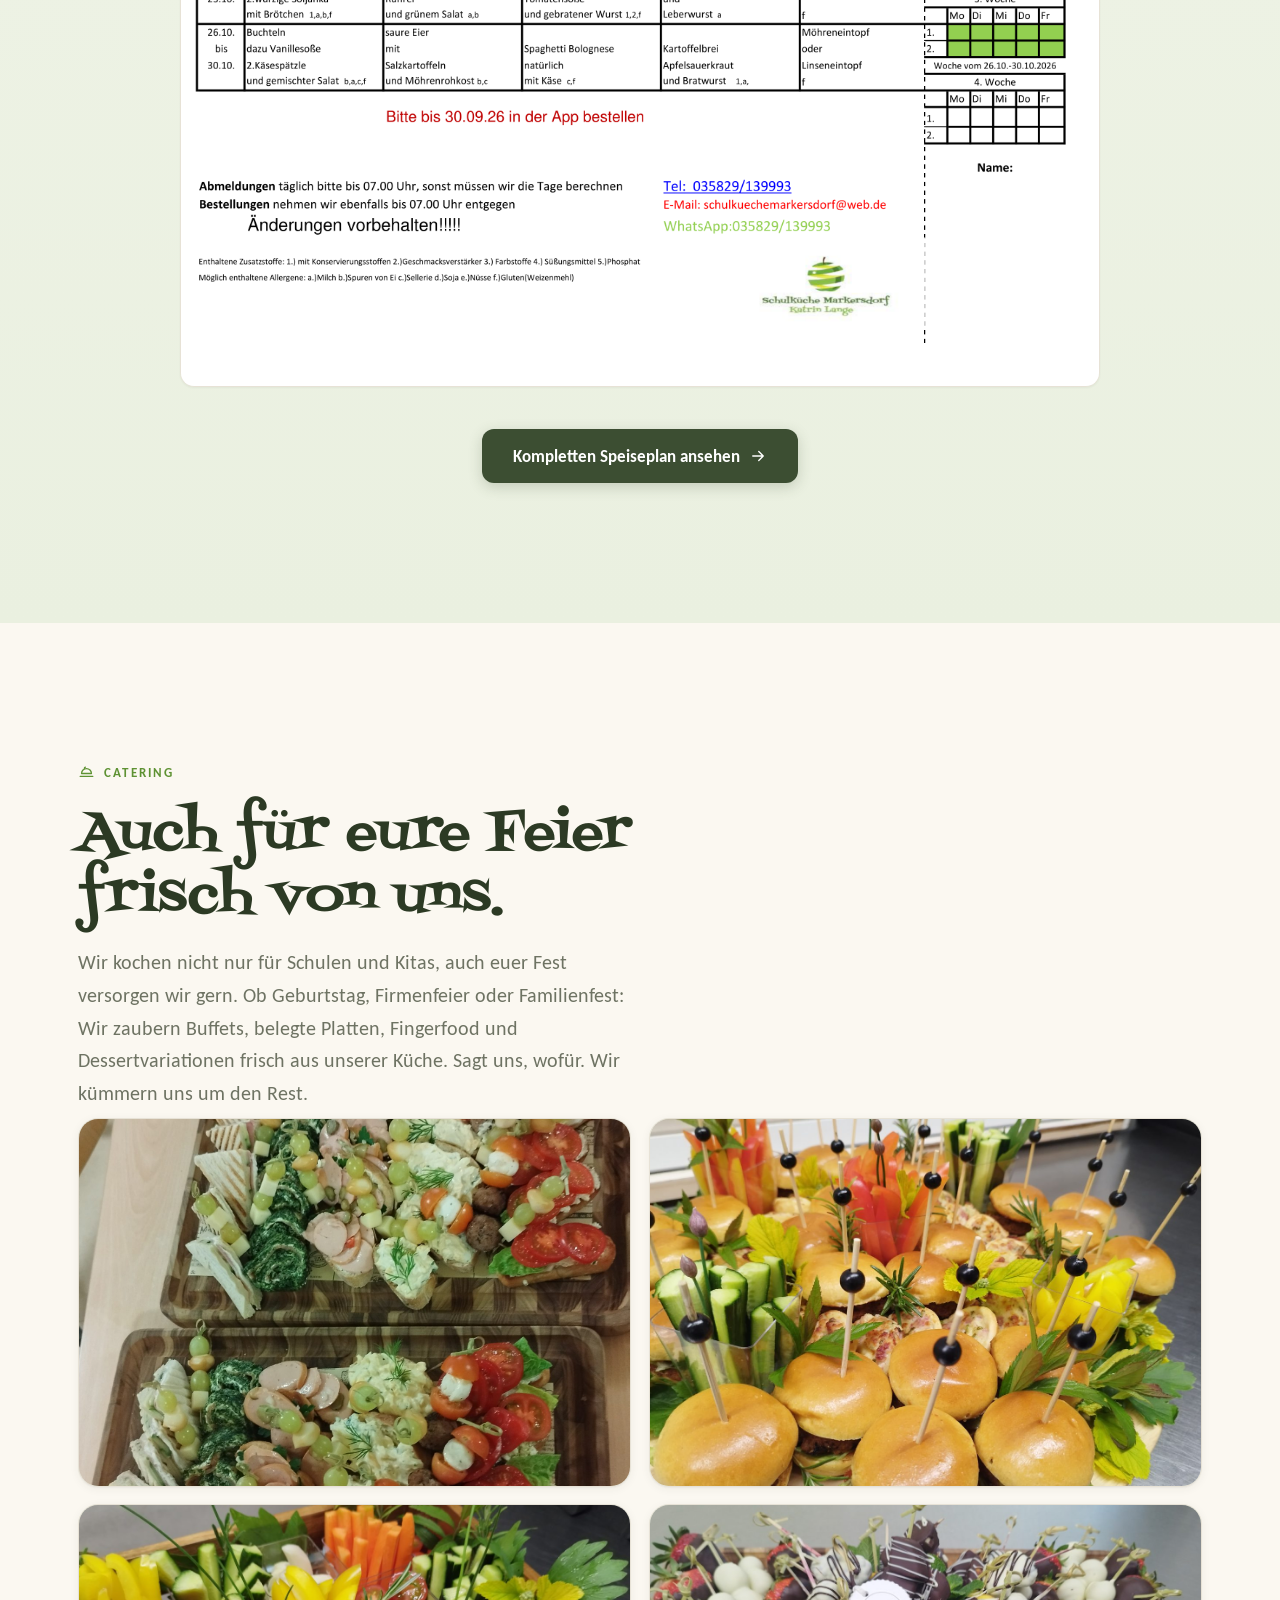
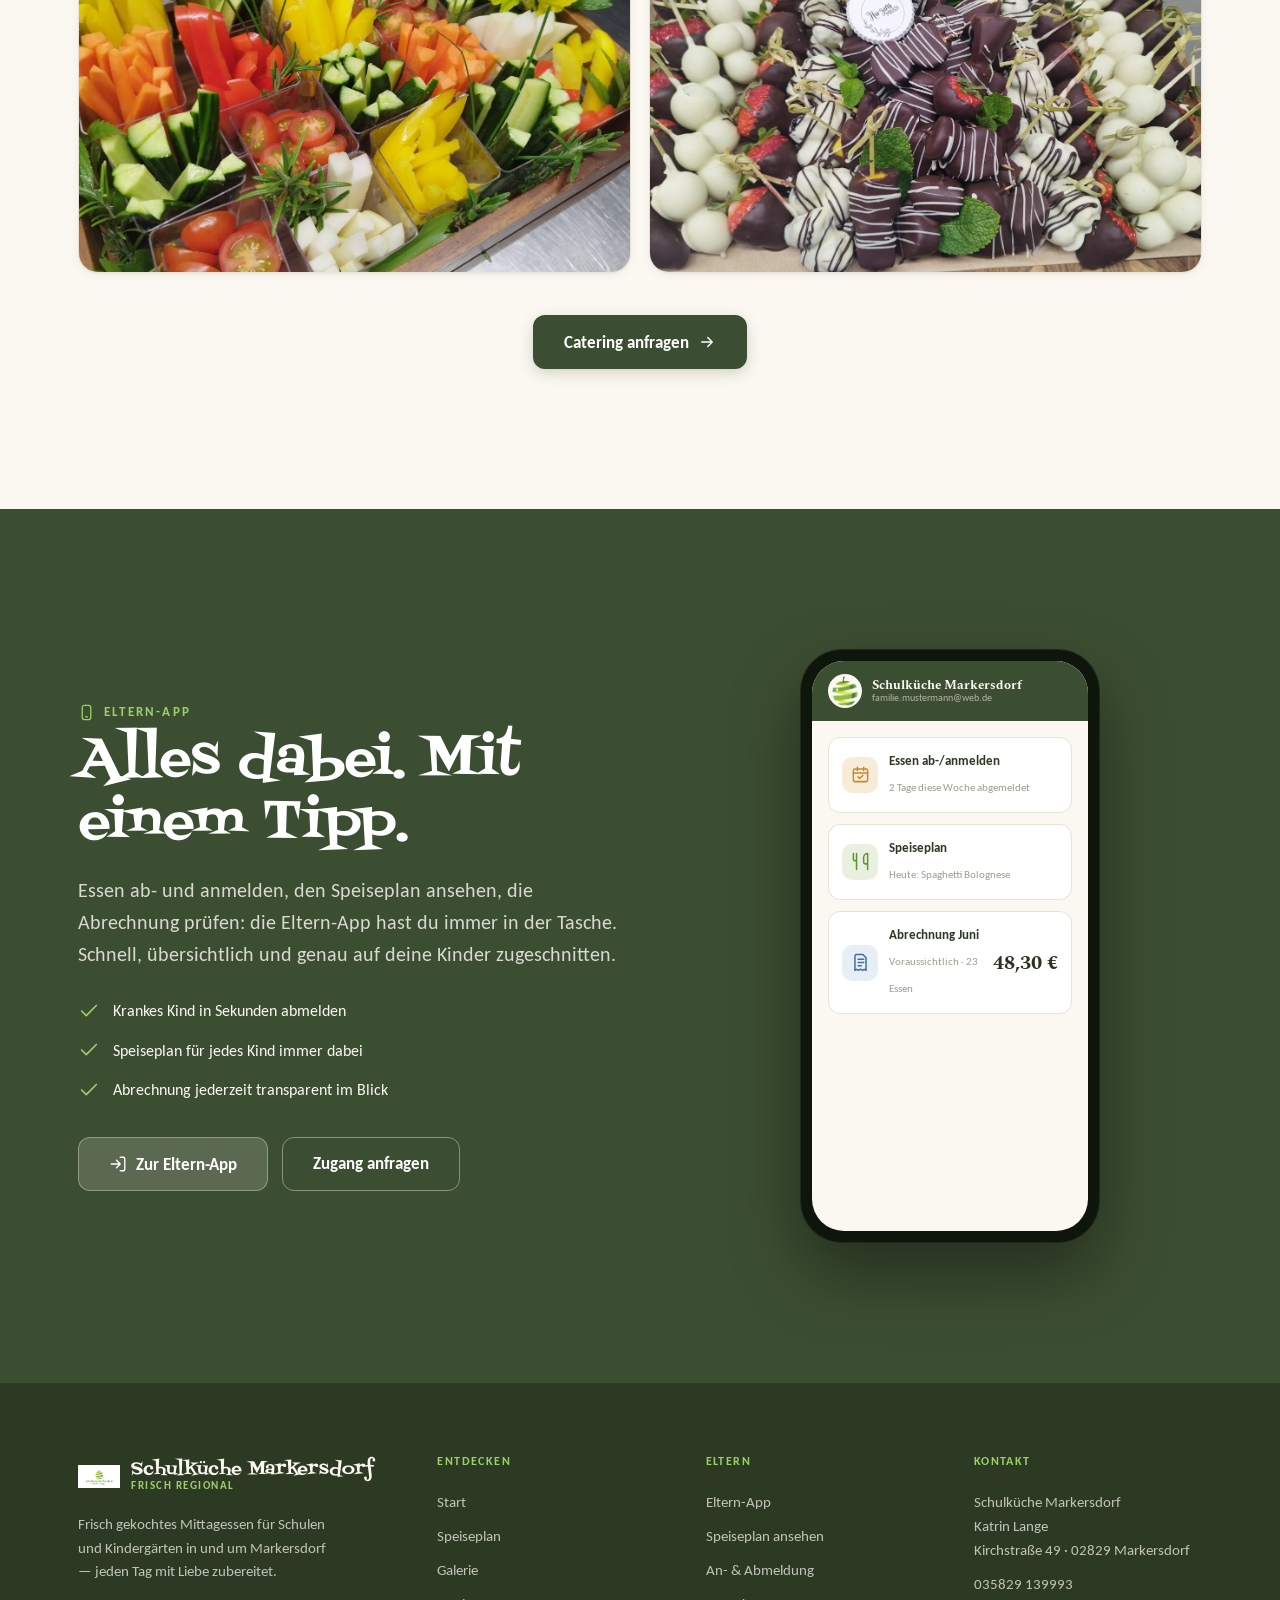
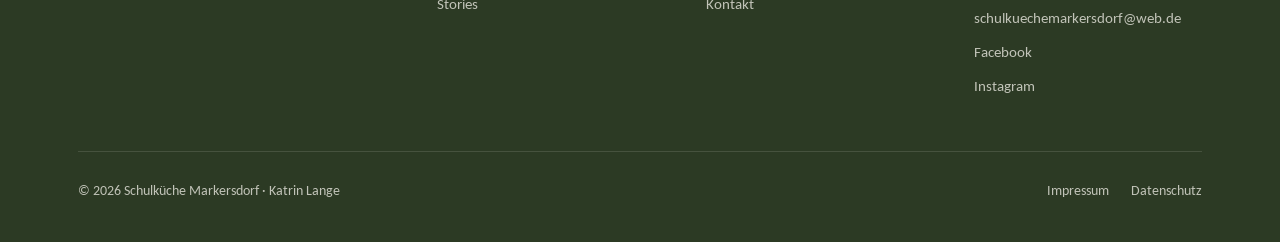
==== commit 302767ce: "Speiseplan Oktober 2026 aktualisieren Fußzeile im Original nannte für Bestellungen noch 08.00 Uhr, a" ====
--- a/index.html
+++ b/index.html
@@ -100,7 +100,7 @@
     </div>
 
     <div class="photo reveal" style="border-radius:var(--r);overflow:hidden;box-shadow:var(--shadow-sm);border:1px solid var(--line);max-width:920px;margin:0 auto">
-      <img src="assets/bilder/speiseplan-september-2026.png" alt="Speiseplan September 2026 der Schulküche Markersdorf" loading="lazy" style="width:100%;display:block" />
+      <img src="assets/bilder/speiseplan-oktober-2026.png" alt="Speiseplan Oktober 2026 der Schulküche Markersdorf" loading="lazy" style="width:100%;display:block" />
     </div>
 
     <div class="reveal d2" style="margin-top:42px;display:flex;justify-content:center">
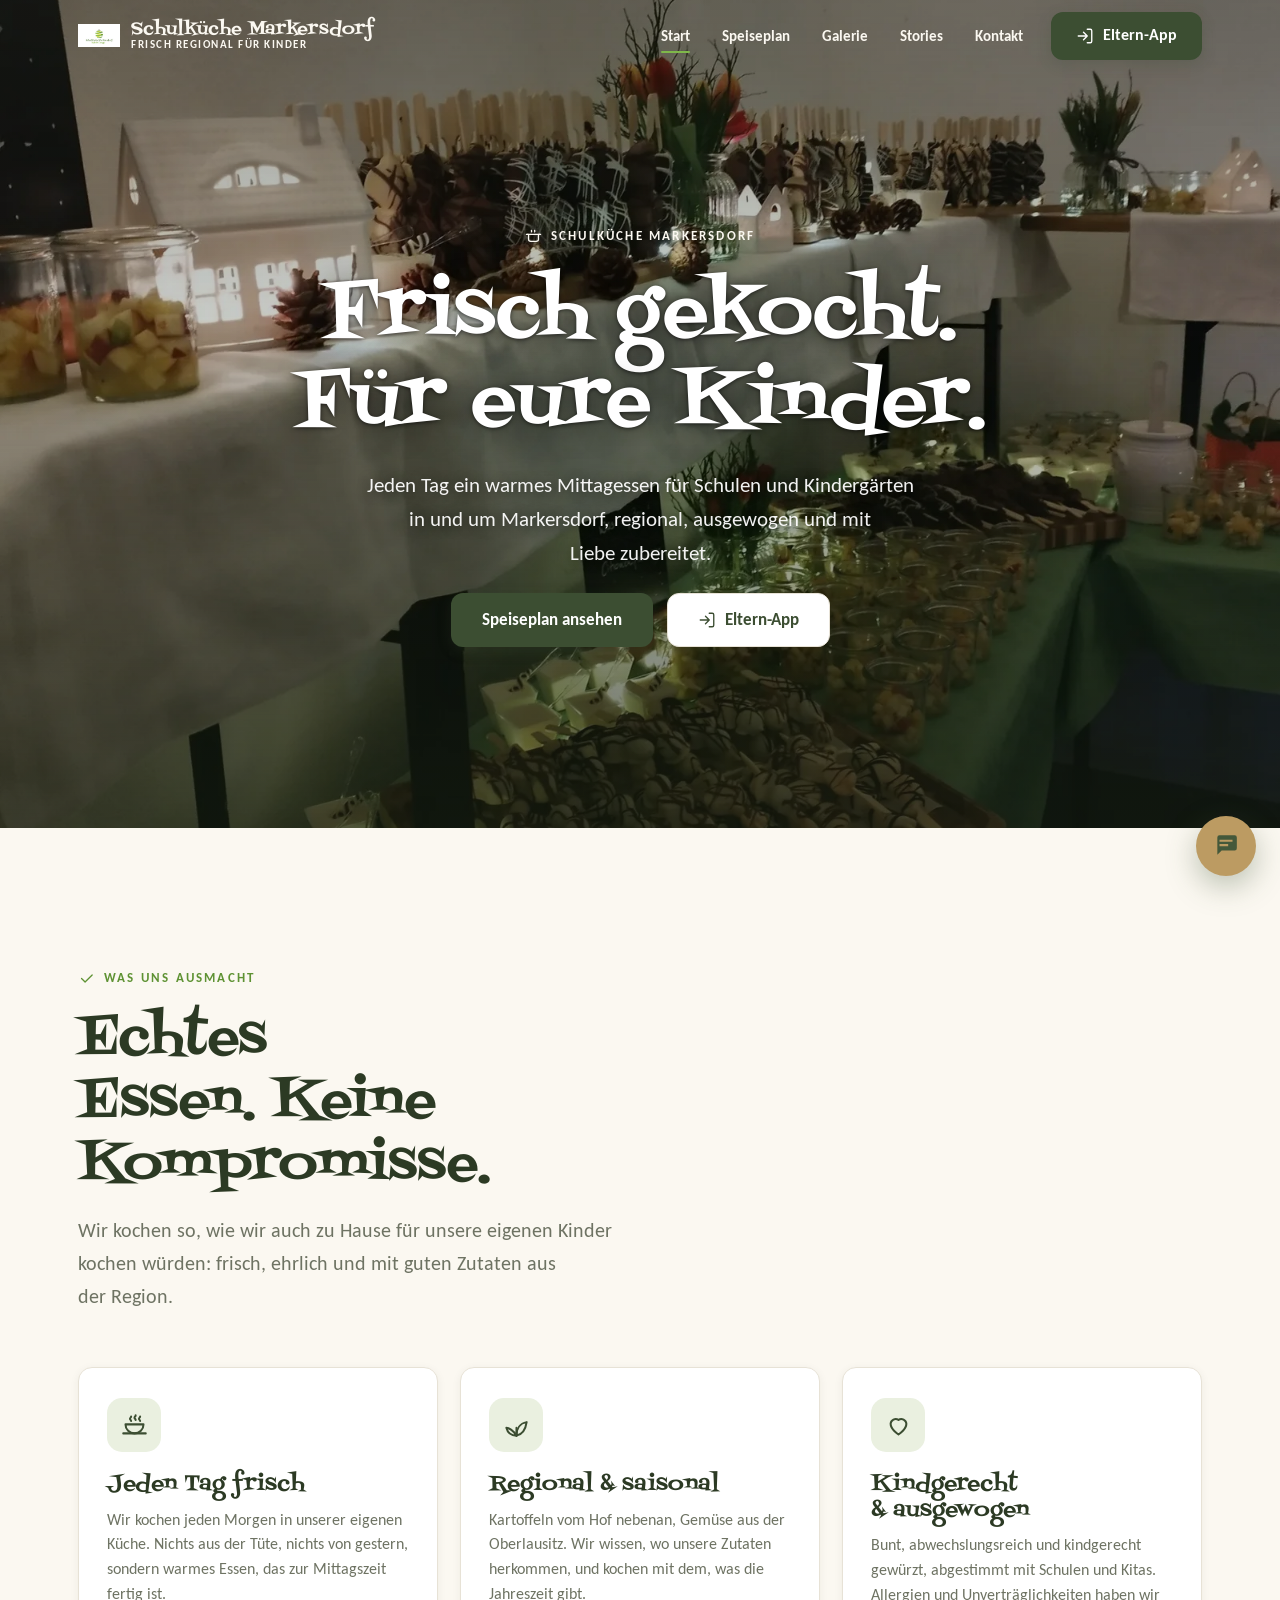
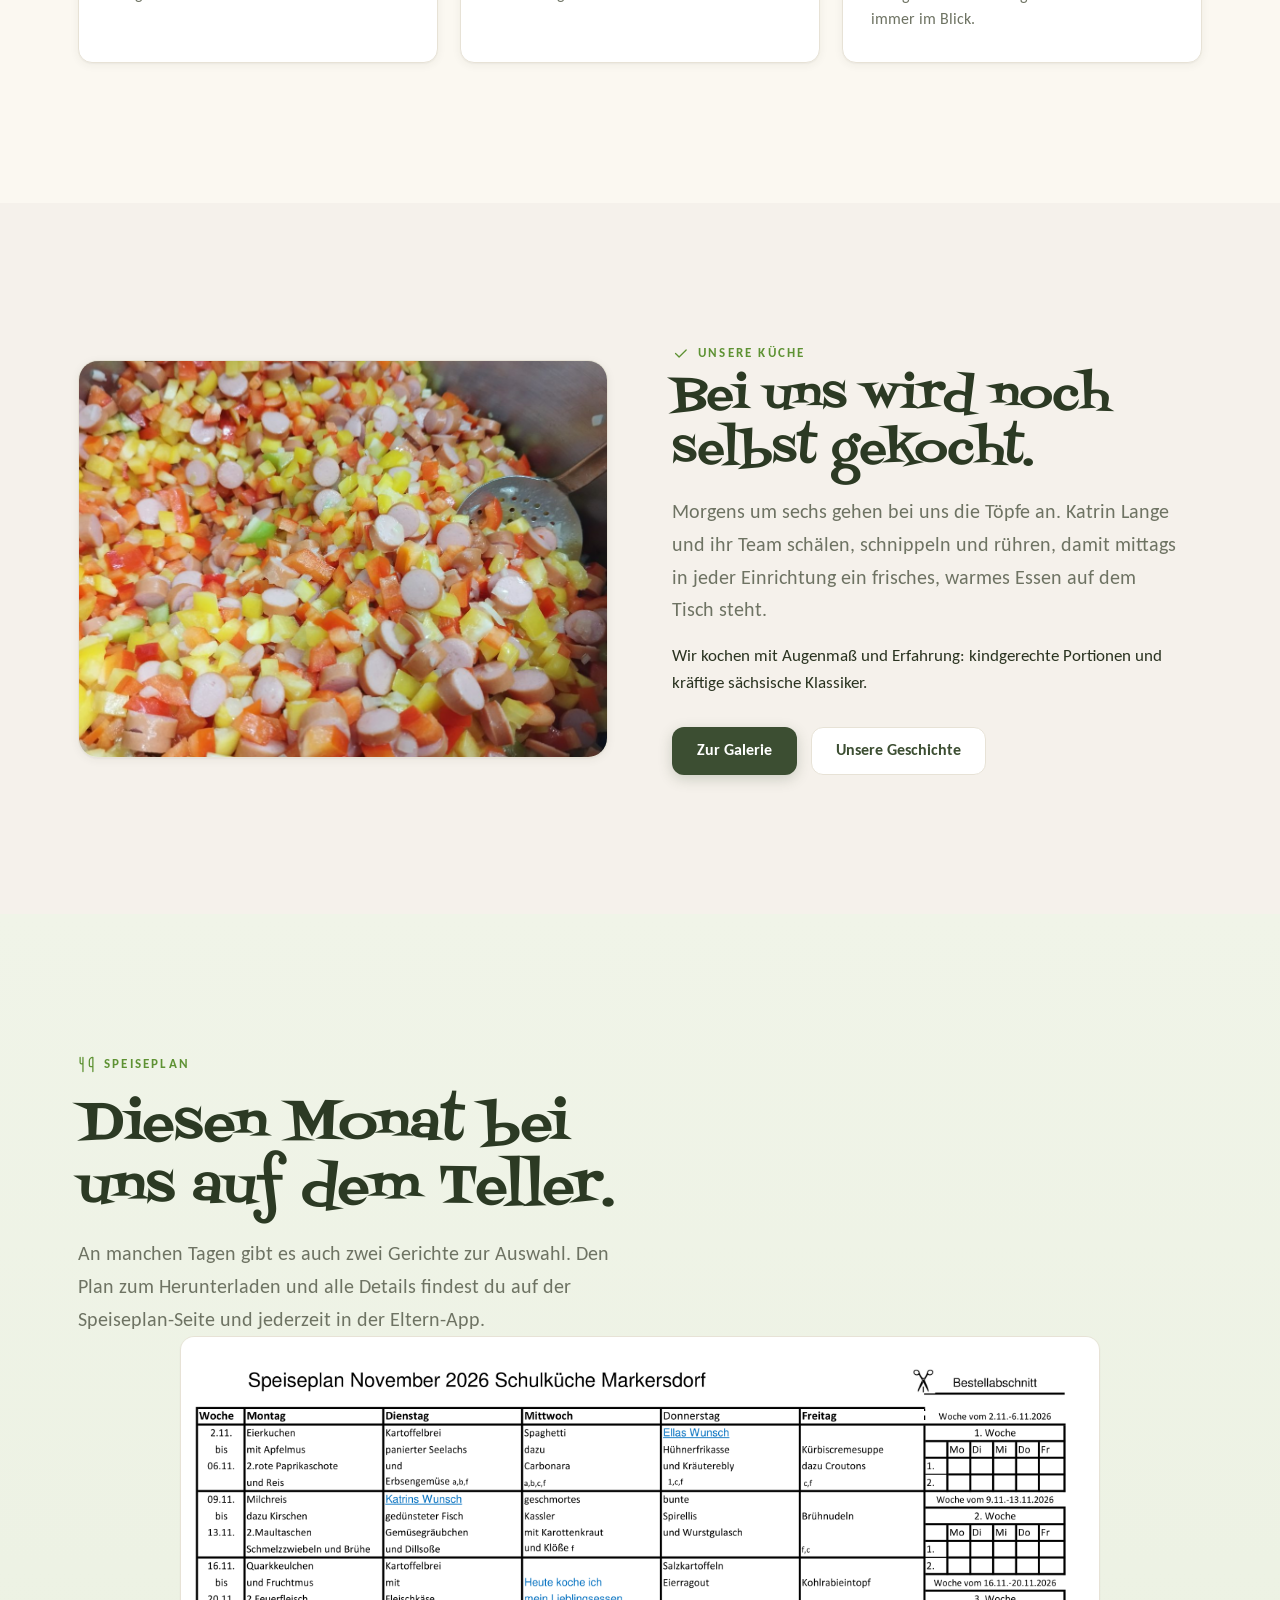
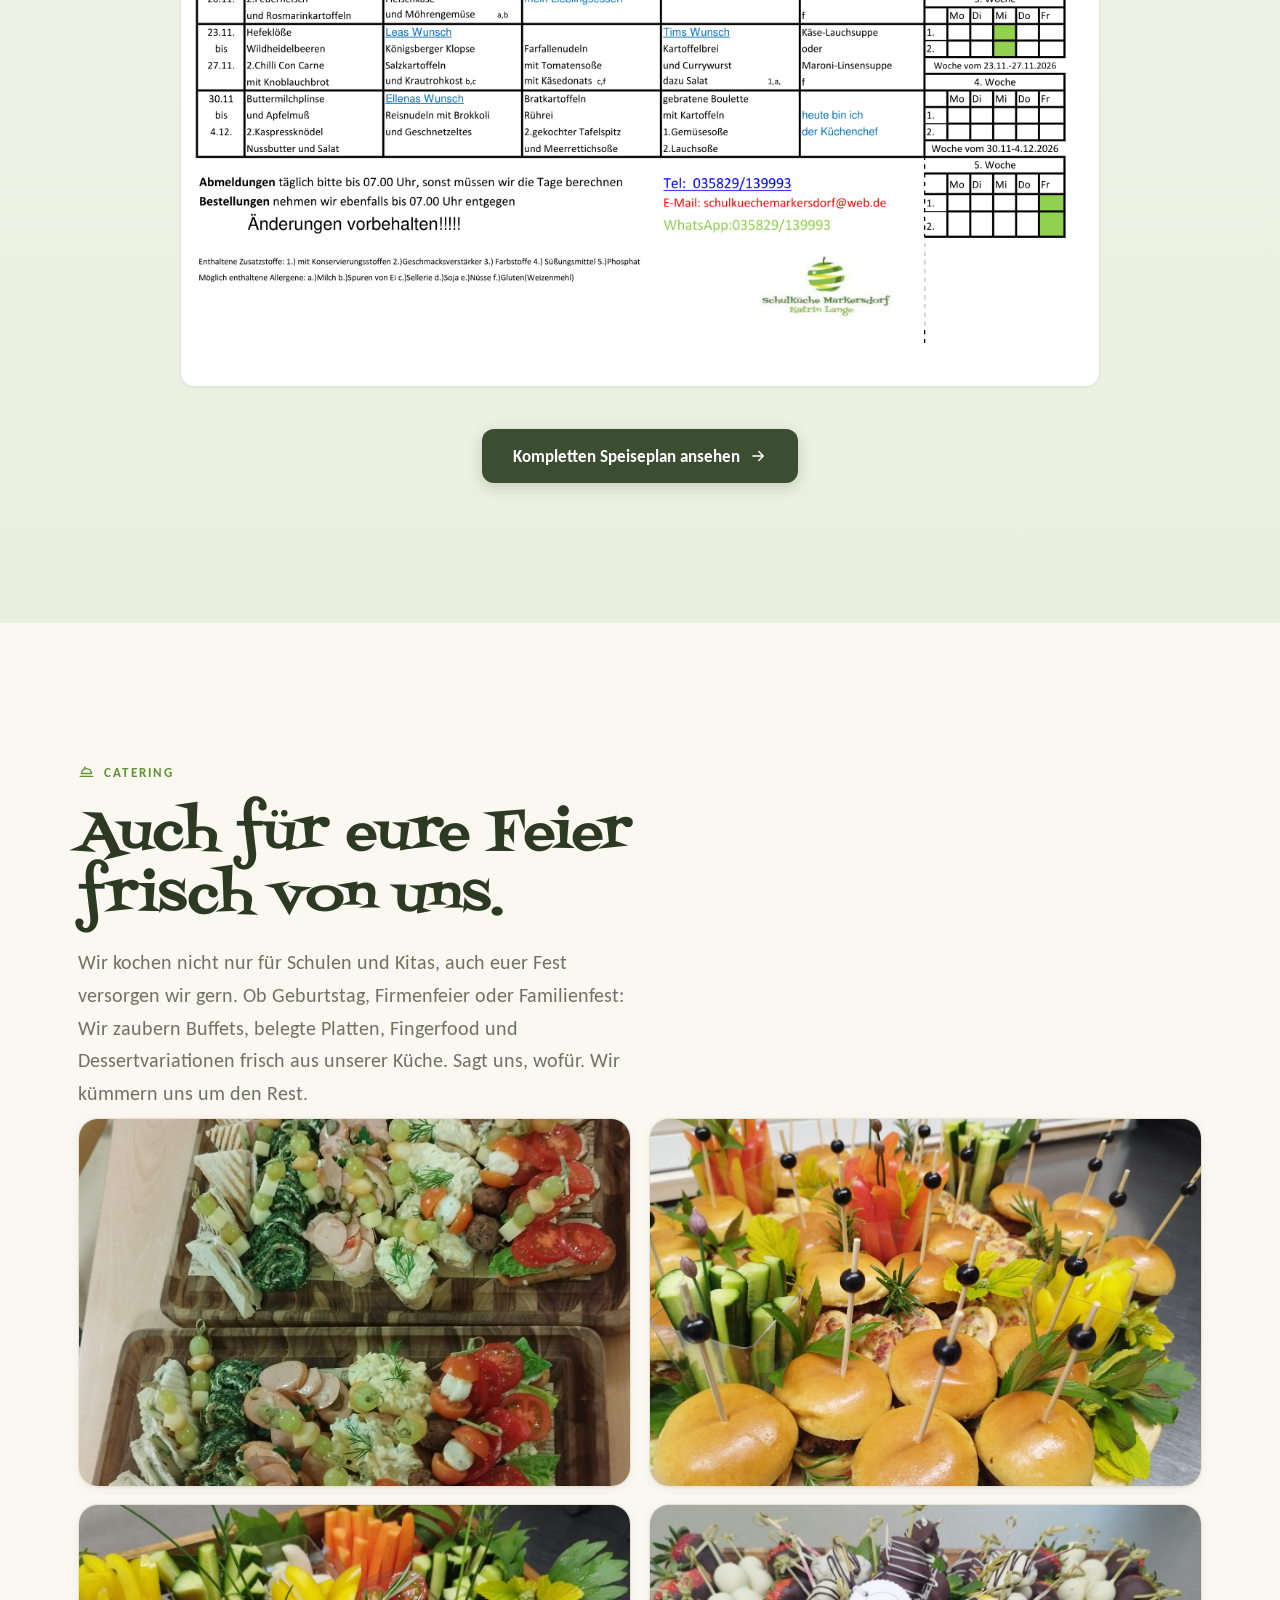
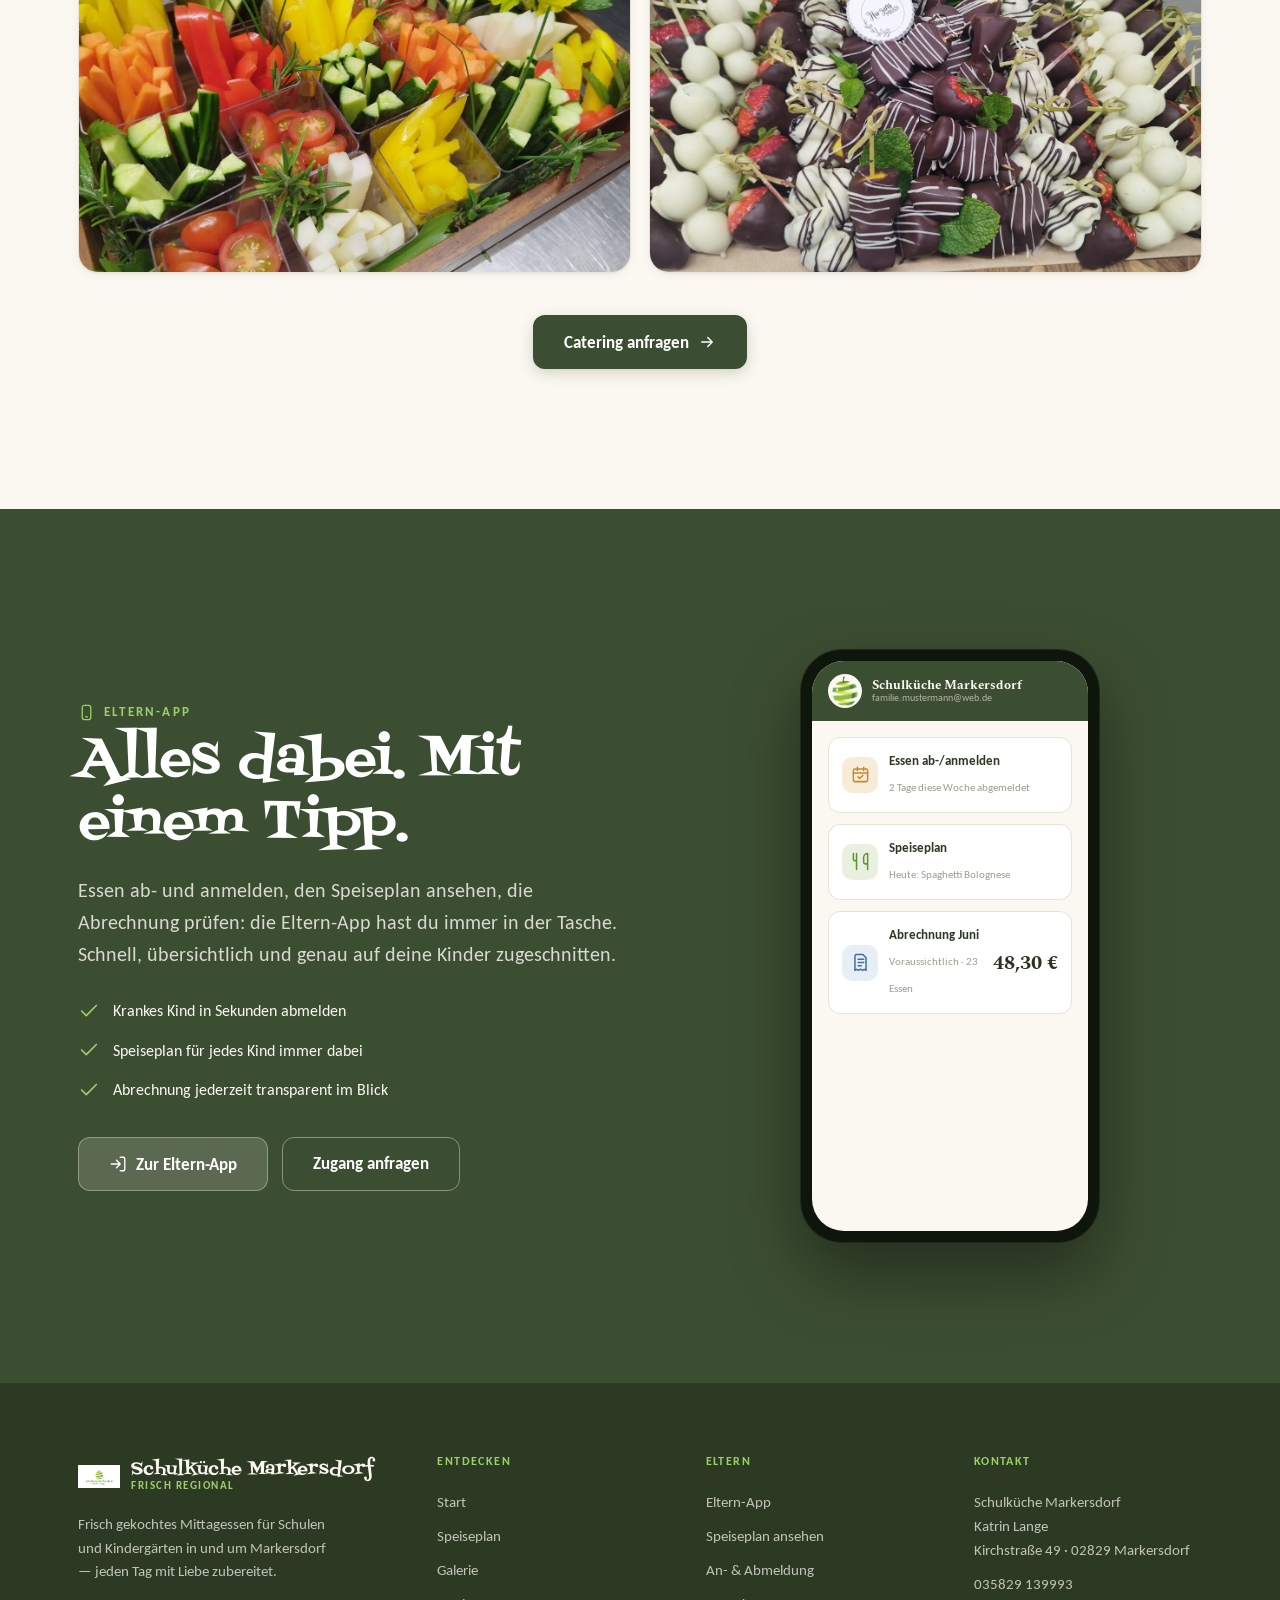
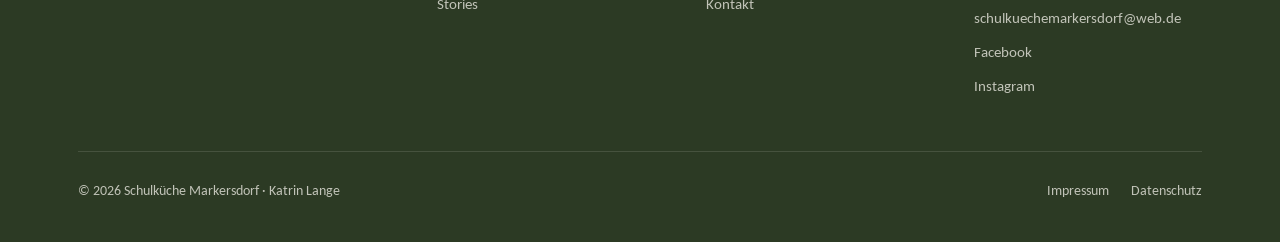
==== commit 0372d05f: "Speiseplan November 2026 aktualisieren Co-Authored-By: Claude Opus 5.5 <noreply@anthropic.com>" ====
--- a/index.html
+++ b/index.html
@@ -100,7 +100,7 @@
     </div>
 
     <div class="photo reveal" style="border-radius:var(--r);overflow:hidden;box-shadow:var(--shadow-sm);border:1px solid var(--line);max-width:920px;margin:0 auto">
-      <img src="assets/bilder/speiseplan-oktober-2026.png" alt="Speiseplan Oktober 2026 der Schulküche Markersdorf" loading="lazy" style="width:100%;display:block" />
+      <img src="assets/bilder/speiseplan-november-2026.png" alt="Speiseplan November 2026 der Schulküche Markersdorf" loading="lazy" style="width:100%;display:block" />
     </div>
 
     <div class="reveal d2" style="margin-top:42px;display:flex;justify-content:center">
--- a/assets/chatbot.css
+++ b/assets/chatbot.css
@@ -388,6 +388,18 @@
   color: var(--sk-gruen);
   text-decoration: underline;
 }
+.sk-chat-revoke {
+  display: block;
+  margin: 4px auto 0;
+  background: none;
+  border: none;
+  color: var(--sk-text-hell);
+  text-decoration: underline;
+  font-size: 0.68rem;
+  cursor: pointer;
+}
+.sk-chat-revoke:hover,
+.sk-chat-revoke:focus-visible { color: var(--sk-gruen); }
 
 /* DSGVO-Overlay beim ersten Öffnen */
 .sk-consent {
@@ -400,6 +412,7 @@
   z-index: 10;
   text-align: center;
   animation: skMsgIn 0.3s ease;
+  overflow-y: auto;
 }
 .sk-consent h3 {
   font-family: var(--sk-serif);
@@ -413,7 +426,31 @@
   margin-bottom: 16px;
   line-height: 1.6;
 }
+.sk-consent .sk-consent-hinweis {
+  font-weight: 700;
+  color: var(--sk-gruen);
+}
+.sk-consent-checkbox {
+  display: flex;
+  align-items: flex-start;
+  gap: 8px;
+  text-align: left;
+  font-size: 0.82rem;
+  color: var(--sk-text);
+  margin-bottom: 16px;
+}
+.sk-consent-checkbox input { margin-top: 3px; }
+.sk-consent-buttons { display: flex; flex-wrap: wrap; justify-content: center; }
 .sk-consent .sk-btn { margin: 4px; }
+
+/* Kontaktwege nach Ablehnung der Zustimmung */
+.sk-kontaktwege {
+  padding: 12px 16px;
+  font-size: 0.88rem;
+  color: var(--sk-text);
+}
+.sk-kontaktwege ul { list-style: none; padding: 0; margin: 8px 0 0; }
+.sk-kontaktwege a { color: var(--sk-gruen); text-decoration: underline; }
 
 /* Mobile: Vollbild */
 @media (max-width: 480px) {
